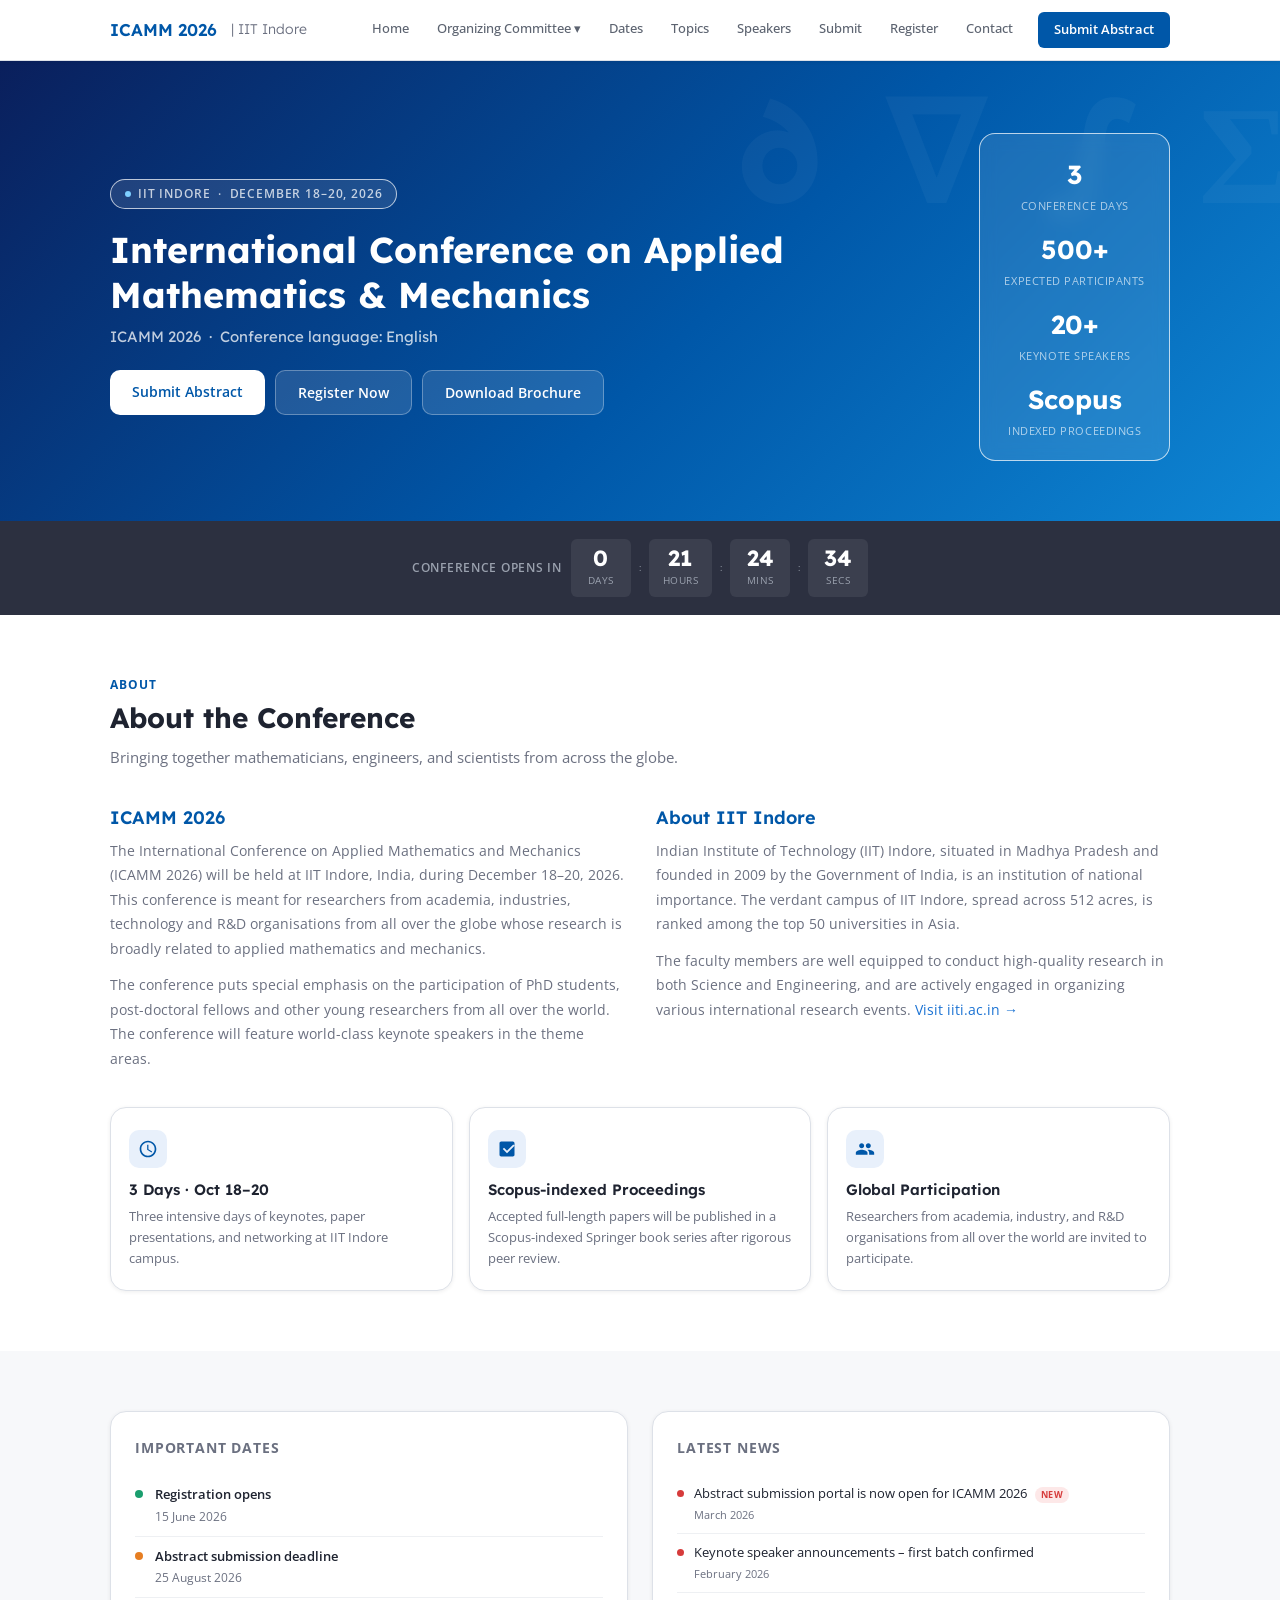
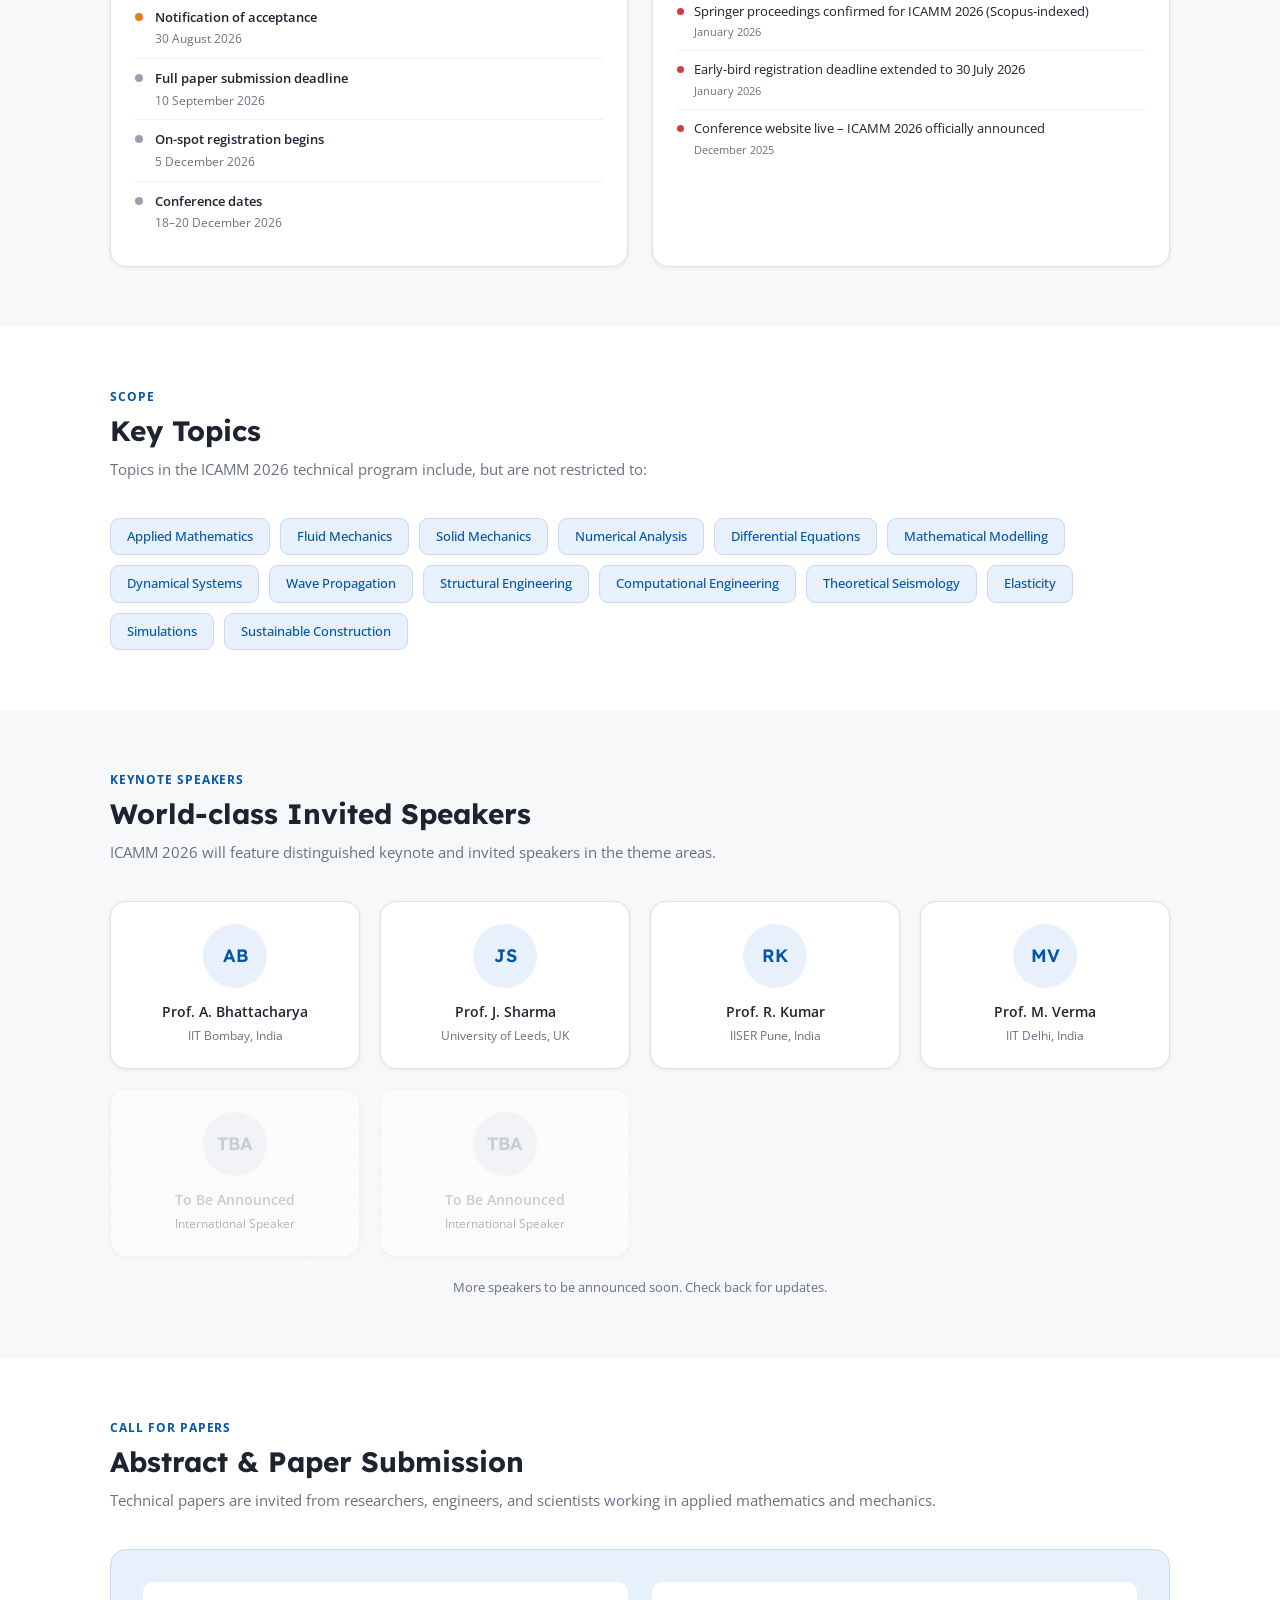
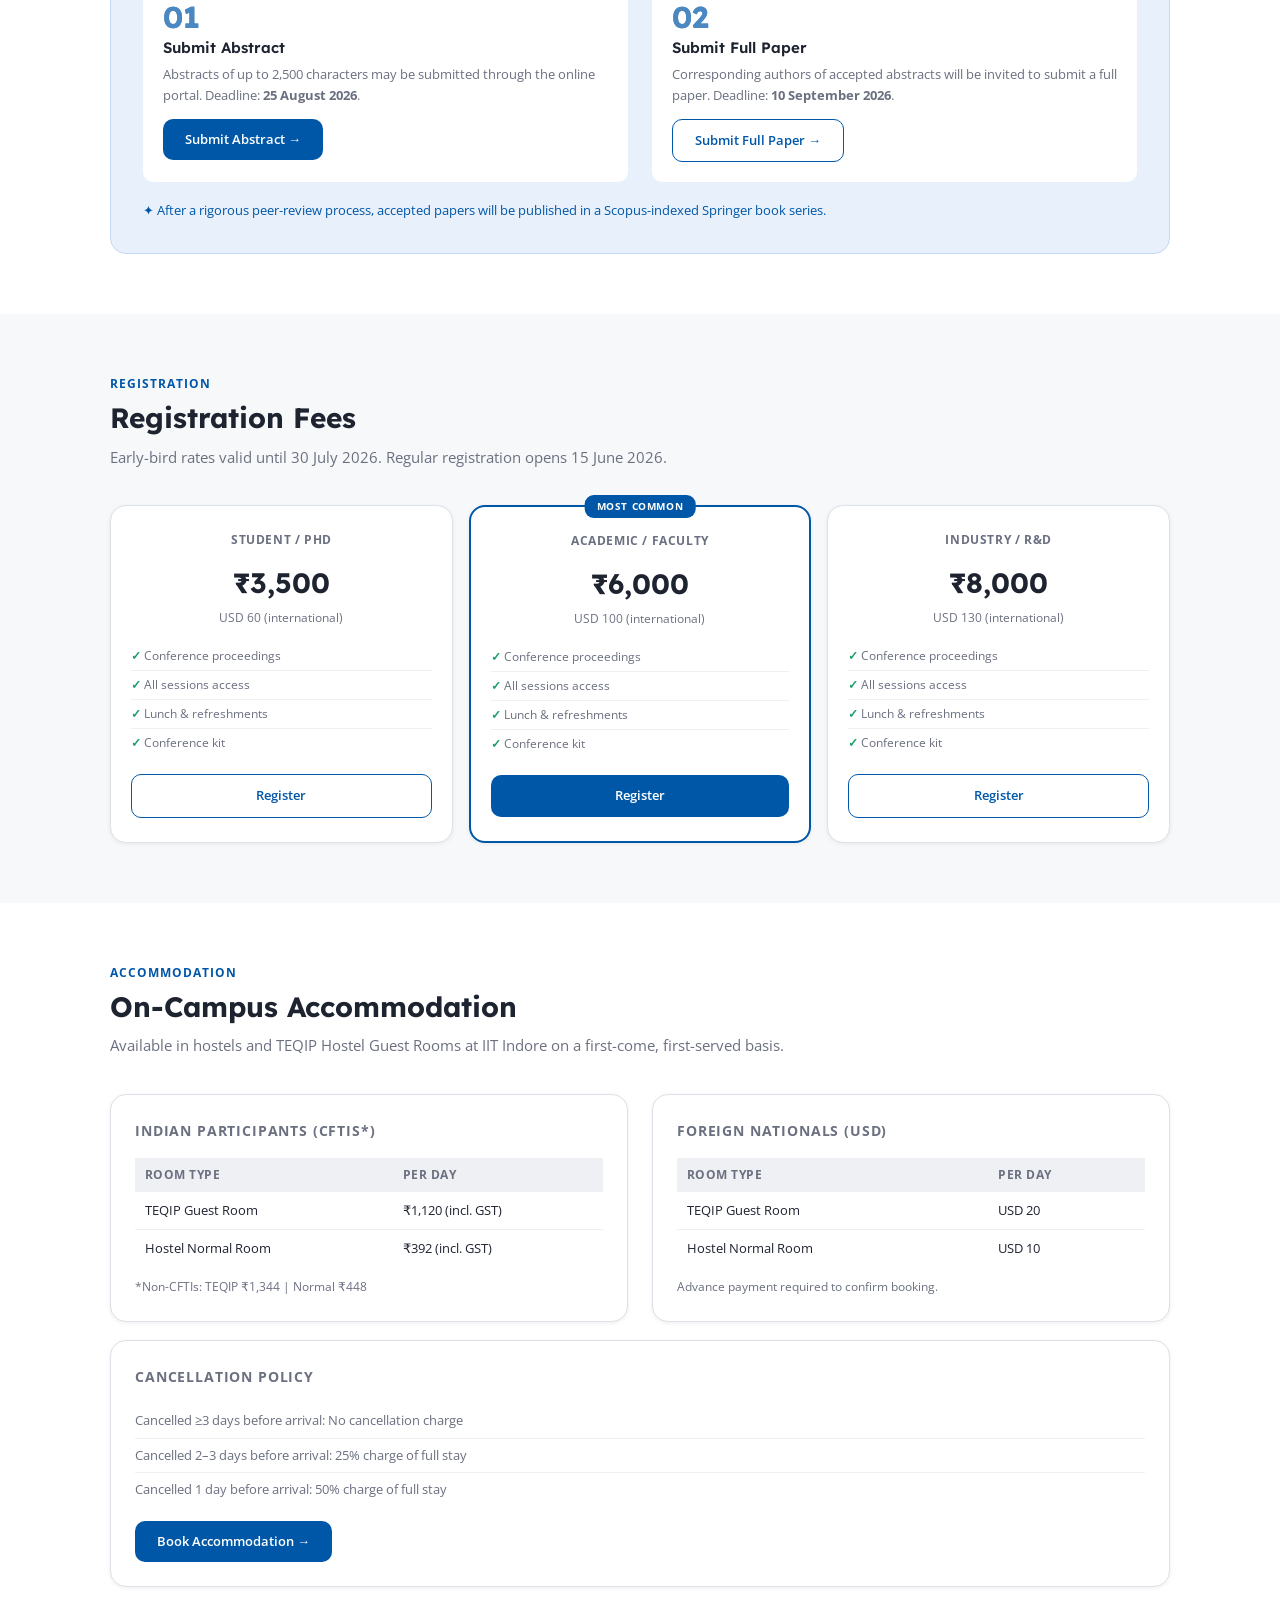
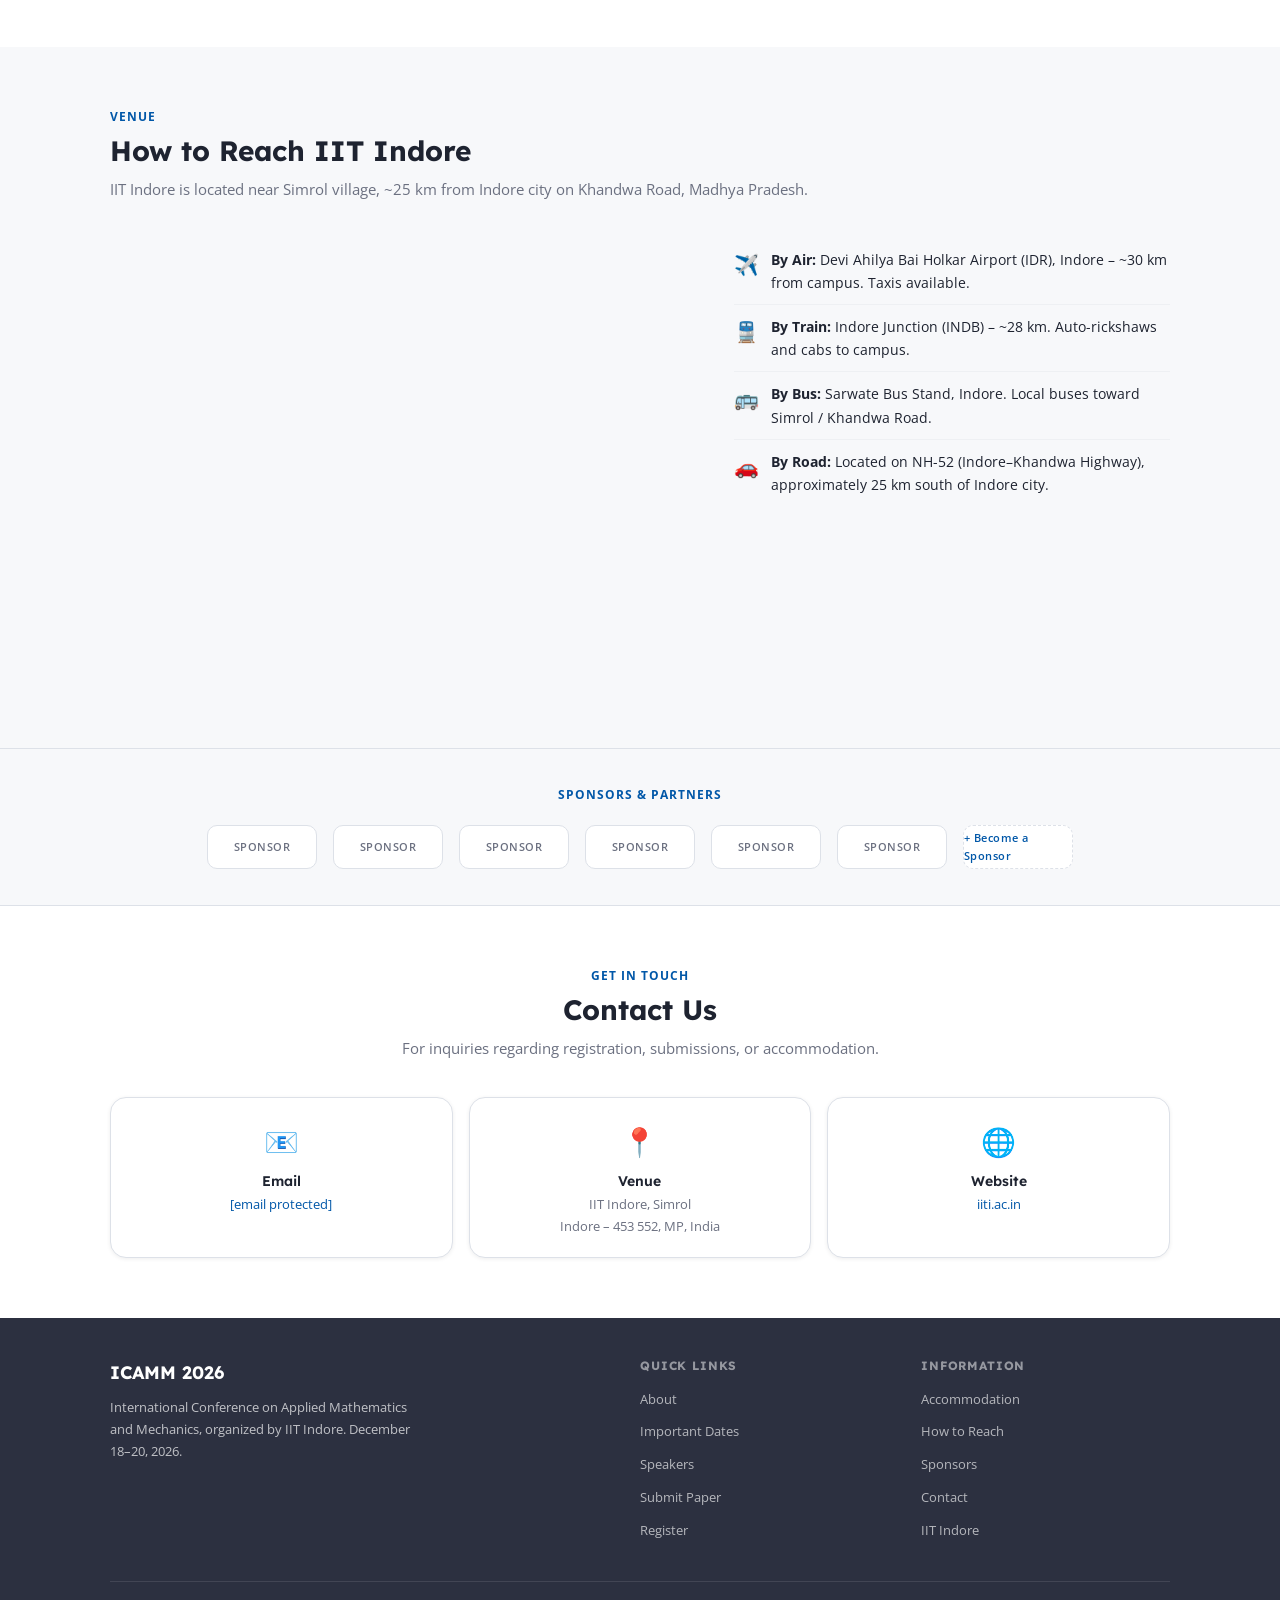
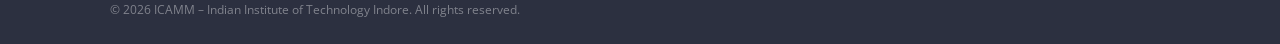
==== index.html @ 24919d35 "fix convenor details" ====
<!DOCTYPE html>
<html lang="en">

<head>
  <meta charset="UTF-8" />
  <meta name="viewport" content="width=device-width, initial-scale=1.0" />
  <title>ICAMM 2026 – IIT Indore</title>
  <link rel="preconnect" href="https://fonts.googleapis.com" />
  <link rel="preconnect" href="https://fonts.gstatic.com" crossorigin />
  <link href="https://fonts.googleapis.com/css2?family=Lexend:wght@300;400;500;600;700&family=Open+Sans:ital,wght@0,300;0,400;0,600;1,400&display=swap" rel="stylesheet" />
  <link rel="stylesheet" href="style.css" />
</head>
<body>
  <!-- ══ NAVBAR ══ -->
  <nav class="navbar">  
    <div class="container navbar-inner">
      <a class="navbar-logo" href="#">
        ICAMM 2026 <span>| IIT Indore</span>
      </a>
      <button class="hamburger" id="hamburger" aria-label="Toggle menu">
        <span></span><span></span><span></span>
      </button>
      <ul class="nav-links" id="navLinks">
        <li><a href="#about"    class="active">Home</a></li>
        <li class="nav-dropdown">
          <a href="#" class="dropdown-toggle" onclick="toggleDropdown(event)" aria-expanded="false" aria-haspopup="true">Organizing Committee ▾</a>
          <ul class="dropdown-menu">
            <li><a href="#" onclick="openCommitteeModal('patron');return false;">Patron</a></li>
            <li><a href="#" onclick="openCommitteeModal('convener');return false;">Convener</a></li>
            <li><a href="#" onclick="openCommitteeModal('coconvener');return false;">Co-Convener</a></li>
            <li><a href="#" onclick="openCommitteeModal('local');return false;">Local Organising Team</a></li>
          </ul>
        </li>
        <li><a href="#dates">Dates</a></li>
        <li><a href="#topics">Topics</a></li>
        <li><a href="#speakers">Speakers</a></li>
        <li><a href="#submission">Submit</a></li>
        <li><a href="#registration">Register</a></li>
        <li><a href="#contact">Contact</a></li>
        <li><a href="#submission" class="btn nav-cta">Submit Abstract</a></li>
      </ul>
    </div>
  </nav>

  <!-- ══ HERO ══ -->
  <section class="hero">
    <div class="container hero-inner">
      <div class="hero-content">
        <div class="hero-tag">IIT Indore &nbsp;·&nbsp; December 18–20, 2026</div>
        <h1>International Conference on Applied Mathematics &amp; Mechanics</h1>
        <h2>ICAMM 2026 &nbsp;·&nbsp; Conference language: English</h2>
        <div class="hero-btns">
          <a href="#submission" class="btn btn-white">Submit Abstract</a>
          <a href="#registration" class="btn btn-ghost">Register Now</a>
          <a href="#" class="btn btn-ghost">Download Brochure</a>
        </div>
      </div>
      <div class="hero-stats">
        <div class="stat"><div class="stat-num">3</div><div class="stat-lbl">Conference Days</div></div>
        <div class="stat"><div class="stat-num">500+</div><div class="stat-lbl">Expected Participants</div></div>
        <div class="stat"><div class="stat-num">20+</div><div class="stat-lbl">Keynote Speakers</div></div>
        <div class="stat"><div class="stat-num">Scopus</div><div class="stat-lbl">Indexed Proceedings</div></div>
      </div>
    </div>
  </section>

  <!-- ══ COUNTDOWN ══ -->
  <div class="countdown-bar">
    <div class="container countdown-inner">
      <span class="countdown-label">Conference opens in</span>
      <div class="countdown-cells">
        <div class="cd-cell"><div class="cd-num" id="cd-d">--</div><div class="cd-lbl">Days</div></div>
        <div class="cd-sep">:</div>
        <div class="cd-cell"><div class="cd-num" id="cd-h">--</div><div class="cd-lbl">Hours</div></div>
        <div class="cd-sep">:</div>
        <div class="cd-cell"><div class="cd-num" id="cd-m">--</div><div class="cd-lbl">Mins</div></div>
        <div class="cd-sep">:</div>
        <div class="cd-cell"><div class="cd-num" id="cd-s">--</div><div class="cd-lbl">Secs</div></div>
      </div>
    </div>
  </div>

  <!-- ══ ABOUT ══ -->
  <section class="section" id="about">
    <div class="container">
      <div class="section-head">
        <div class="eyebrow">About</div>
        <h2 class="section-title">About the Conference</h2>
        <p class="section-subtitle">Bringing together mathematicians, engineers, and scientists from across the globe.</p>
      </div>
      <div class="about-grid">
        <div class="about-block">
          <h3>ICAMM 2026</h3>
          <p>
            The International Conference on Applied Mathematics and Mechanics (ICAMM 2026) will be held at IIT Indore, India, during December 18–20, 2026. This conference is meant for researchers from academia, industries, technology and R&amp;D organisations from all over the globe whose research is broadly related to applied mathematics and mechanics.
          </p>
          <p style="margin-top:12px">
            The conference puts special emphasis on the participation of PhD students, post-doctoral fellows and other young researchers from all over the world. The conference will feature world-class keynote speakers in the theme areas.
          </p>
        </div>
        <div class="about-block">
          <h3>About IIT Indore</h3>
          <p>
            Indian Institute of Technology (IIT) Indore, situated in Madhya Pradesh and founded in 2009 by the Government of India, is an institution of national importance. The verdant campus of IIT Indore, spread across 512 acres, is ranked among the top 50 universities in Asia.
          </p>
          <p style="margin-top:12px">
            The faculty members are well equipped to conduct high-quality research in both Science and Engineering, and are actively engaged in organizing various international research events.
            <a href="https://www.iiti.ac.in" target="_blank">Visit iiti.ac.in →</a>
          </p>
        </div>
      </div>

      <div class="info-row">
        <div class="info-card">
          <div class="ic-icon">
            <svg viewBox="0 0 24 24"><path d="M12 2C6.48 2 2 6.48 2 12s4.48 10 10 10 10-4.48 10-10S17.52 2 12 2zm0 18c-4.41 0-8-3.59-8-8s3.59-8 8-8 8 3.59 8 8-3.59 8-8 8zm.5-13H11v6l5.25 3.15.75-1.23-4.5-2.67V7z"/></svg>
          </div>
          <h4>3 Days · Oct 18–20</h4>
          <p>Three intensive days of keynotes, paper presentations, and networking at IIT Indore campus.</p>
        </div>
        <div class="info-card">
          <div class="ic-icon">
            <svg viewBox="0 0 24 24"><path d="M19 3H5c-1.1 0-2 .9-2 2v14c0 1.1.9 2 2 2h14c1.1 0 2-.9 2-2V5c0-1.1-.9-2-2-2zm-7 14l-5-5 1.41-1.41L12 14.17l7.59-7.59L21 8l-9 9z"/></svg>
          </div>
          <h4>Scopus-indexed Proceedings</h4>
          <p>Accepted full-length papers will be published in a Scopus-indexed Springer book series after rigorous peer review.</p>
        </div>
        <div class="info-card">
          <div class="ic-icon">
            <svg viewBox="0 0 24 24"><path d="M16 11c1.66 0 2.99-1.34 2.99-3S17.66 5 16 5c-1.66 0-3 1.34-3 3s1.34 3 3 3zm-8 0c1.66 0 2.99-1.34 2.99-3S9.66 5 8 5C6.34 5 5 6.34 5 8s1.34 3 3 3zm0 2c-2.33 0-7 1.17-7 3.5V19h14v-2.5c0-2.33-4.67-3.5-7-3.5zm8 0c-.29 0-.62.02-.97.05 1.16.84 1.97 1.97 1.97 3.45V19h6v-2.5c0-2.33-4.67-3.5-7-3.5z"/></svg>
          </div>
          <h4>Global Participation</h4>
          <p>Researchers from academia, industry, and R&amp;D organisations from all over the world are invited to participate.</p>
        </div>
      </div>
    </div>
  </section>

  <!-- ══ DATES + NEWS ══ -->
  <section class="section section-alt" id="dates">
    <div class="container">
      <div class="dates-news-grid">

        <div class="card">
          <div class="card-title">Important Dates</div>
          <div class="date-item">
            <div class="date-dot dot-open"></div>
            <div><div class="date-item-label">Registration opens</div><div class="date-item-val">15 June 2026</div></div>
          </div>
          <div class="date-item">
            <div class="date-dot dot-warn"></div>
            <div><div class="date-item-label">Abstract submission deadline</div><div class="date-item-val">25 August 2026</div></div>
          </div>
          <div class="date-item">
            <div class="date-dot dot-warn"></div>
            <div><div class="date-item-label">Notification of acceptance</div><div class="date-item-val">30 August 2026</div></div>
          </div>
          <div class="date-item">
            <div class="date-dot dot-neutral"></div>
            <div><div class="date-item-label">Full paper submission deadline</div><div class="date-item-val">10 September 2026</div></div>
          </div>
          <div class="date-item">
            <div class="date-dot dot-neutral"></div>
            <div><div class="date-item-label">On-spot registration begins</div><div class="date-item-val">5 December 2026</div></div>
          </div>
          <div class="date-item">
            <div class="date-dot dot-neutral"></div>
            <div><div class="date-item-label">Conference dates</div><div class="date-item-val">18–20 December 2026</div></div>
          </div>
        </div>

        <div class="card">
          <div class="card-title">Latest News</div>
          <div class="news-item">
            <div class="news-dot"></div>
            <div>
              <div class="news-text">Abstract submission portal is now open for ICAMM 2026 <span class="news-new">NEW</span></div>
              <div class="news-date">March 2026</div>
            </div>
          </div>
          <div class="news-item">
            <div class="news-dot"></div>
            <div>
              <div class="news-text">Keynote speaker announcements – first batch confirmed</div>
              <div class="news-date">February 2026</div>
            </div>
          </div>
          <div class="news-item">
            <div class="news-dot"></div>
            <div>
              <div class="news-text">Springer proceedings confirmed for ICAMM 2026 (Scopus-indexed)</div>
              <div class="news-date">January 2026</div>
            </div>
          </div>
          <div class="news-item">
            <div class="news-dot"></div>
            <div>
              <div class="news-text">Early-bird registration deadline extended to 30 July 2026</div>
              <div class="news-date">January 2026</div>
            </div>
          </div>
          <div class="news-item">
            <div class="news-dot"></div>
            <div>
              <div class="news-text">Conference website live – ICAMM 2026 officially announced</div>
              <div class="news-date">December 2025</div>
            </div>
          </div>
        </div>

      </div>
    </div>
  </section>

  <!-- ══ TOPICS ══ -->
  <section class="section" id="topics">
    <div class="container">
      <div class="section-head">
        <div class="eyebrow">Scope</div>
        <h2 class="section-title">Key Topics</h2>
        <p class="section-subtitle">Topics in the ICAMM 2026 technical program include, but are not restricted to:</p>
      </div>
      <div class="topics-wrap">
        <span class="topic-pill">Applied Mathematics</span>
        <span class="topic-pill">Fluid Mechanics</span>
        <span class="topic-pill">Solid Mechanics</span>
        <span class="topic-pill">Numerical Analysis</span>
        <span class="topic-pill">Differential Equations</span>
        <span class="topic-pill">Mathematical Modelling</span>
        <span class="topic-pill">Dynamical Systems</span>
        <span class="topic-pill">Wave Propagation</span>
        <span class="topic-pill">Structural Engineering</span>
        <span class="topic-pill">Computational Engineering</span>
        <span class="topic-pill">Theoretical Seismology</span>
        <span class="topic-pill">Elasticity</span>
        <span class="topic-pill">Simulations</span>
        <span class="topic-pill">Sustainable Construction</span>
      </div>
    </div>
  </section>

  <!-- ══ SPEAKERS ══ -->
  <section class="section section-alt" id="speakers">
    <div class="container">
      <div class="section-head">
        <div class="eyebrow">Keynote Speakers</div>
        <h2 class="section-title">World-class Invited Speakers</h2>
        <p class="section-subtitle">ICAMM 2026 will feature distinguished keynote and invited speakers in the theme areas.</p>
      </div>
      <div class="speakers-grid">
        <div class="speaker-card">
          <div class="speaker-avatar">AB</div>
          <div class="speaker-name">Prof. A. Bhattacharya</div>
          <div class="speaker-inst">IIT Bombay, India</div>
        </div>
        <div class="speaker-card">
          <div class="speaker-avatar">JS</div>
          <div class="speaker-name">Prof. J. Sharma</div>
          <div class="speaker-inst">University of Leeds, UK</div>
        </div>
        <div class="speaker-card">
          <div class="speaker-avatar">RK</div>
          <div class="speaker-name">Prof. R. Kumar</div>
          <div class="speaker-inst">IISER Pune, India</div>
        </div>
        <div class="speaker-card">
          <div class="speaker-avatar">MV</div>
          <div class="speaker-name">Prof. M. Verma</div>
          <div class="speaker-inst">IIT Delhi, India</div>
        </div>
        <div class="speaker-card speaker-tba">
          <div class="speaker-avatar" style="background:var(--gray-100);color:var(--gray-400)">TBA</div>
          <div class="speaker-name" style="color:var(--gray-400)">To Be Announced</div>
          <div class="speaker-inst">International Speaker</div>
        </div>
        <div class="speaker-card speaker-tba">
          <div class="speaker-avatar" style="background:var(--gray-100);color:var(--gray-400)">TBA</div>
          <div class="speaker-name" style="color:var(--gray-400)">To Be Announced</div>
          <div class="speaker-inst">International Speaker</div>
        </div>
      </div>
      <p style="text-align:center;margin-top:20px;font-size:13px;color:var(--text-muted)">More speakers to be announced soon. Check back for updates.</p>
    </div>
  </section>

  <!-- ══ SUBMISSION ══ -->
  <section class="section" id="submission">
    <div class="container">
      <div class="section-head">
        <div class="eyebrow">Call for Papers</div>
        <h2 class="section-title">Abstract &amp; Paper Submission</h2>
        <p class="section-subtitle">Technical papers are invited from researchers, engineers, and scientists working in applied mathematics and mechanics.</p>
      </div>
      <div class="submit-block">
        <div class="submit-grid">
          <div class="submit-step">
            <div class="submit-step-num">01</div>
            <h4>Submit Abstract</h4>
            <p>Abstracts of up to 2,500 characters may be submitted through the online portal. Deadline: <strong>25 August 2026</strong>.</p>
            <a href="#" class="btn btn-primary mt-4" style="display:inline-block;margin-top:12px;font-size:13px">Submit Abstract →</a>
          </div>
          <div class="submit-step">
            <div class="submit-step-num">02</div>
            <h4>Submit Full Paper</h4>
            <p>Corresponding authors of accepted abstracts will be invited to submit a full paper. Deadline: <strong>10 September 2026</strong>.</p>
            <a href="#" class="btn btn-outline mt-4" style="display:inline-block;margin-top:12px;font-size:13px">Submit Full Paper →</a>
          </div>
        </div>
        <p style="margin-top:18px;font-size:13px;color:var(--blue)">
          ✦ After a rigorous peer-review process, accepted papers will be published in a Scopus-indexed Springer book series.
        </p>
      </div>
    </div>
  </section>

  <!-- ══ REGISTRATION ══ -->
  <section class="section section-alt" id="registration">
    <div class="container">
      <div class="section-head">
        <div class="eyebrow">Registration</div>
        <h2 class="section-title">Registration Fees</h2>
        <p class="section-subtitle">Early-bird rates valid until 30 July 2026. Regular registration opens 15 June 2026.</p>
      </div>
      <div class="reg-grid">
        <div class="reg-card">
          <div class="reg-category">Student / PhD</div>
          <div class="reg-price">₹3,500</div>
          <div class="reg-price-usd">USD 60 (international)</div>
          <ul class="reg-features">
            <li>Conference proceedings</li>
            <li>All sessions access</li>
            <li>Lunch &amp; refreshments</li>
            <li>Conference kit</li>
          </ul>
          <a href="#" class="btn btn-outline" style="width:100%;text-align:center;font-size:13px">Register</a>
        </div>
        <div class="reg-card featured">
          <div class="popular-badge">Most Common</div>
          <div class="reg-category">Academic / Faculty</div>
          <div class="reg-price">₹6,000</div>
          <div class="reg-price-usd">USD 100 (international)</div>
          <ul class="reg-features">
            <li>Conference proceedings</li>
            <li>All sessions access</li>
            <li>Lunch &amp; refreshments</li>
            <li>Conference kit</li>
          </ul>
          <a href="#" class="btn btn-primary" style="width:100%;text-align:center;font-size:13px">Register</a>
        </div>
        <div class="reg-card">
          <div class="reg-category">Industry / R&amp;D</div>
          <div class="reg-price">₹8,000</div>
          <div class="reg-price-usd">USD 130 (international)</div>
          <ul class="reg-features">
            <li>Conference proceedings</li>
            <li>All sessions access</li>
            <li>Lunch &amp; refreshments</li>
            <li>Conference kit</li>
          </ul>
          <a href="#" class="btn btn-outline" style="width:100%;text-align:center;font-size:13px">Register</a>
        </div>
      </div>
    </div>
  </section>

  <!-- ══ ACCOMMODATION ══ -->
  <section class="section" id="accommodation">
    <div class="container">
      <div class="section-head">
        <div class="eyebrow">Accommodation</div>
        <h2 class="section-title">On-Campus Accommodation</h2>
        <p class="section-subtitle">Available in hostels and TEQIP Hostel Guest Rooms at IIT Indore on a first-come, first-served basis.</p>
      </div>
      <div class="accom-grid">
        <div class="card">
          <div class="card-title">Indian Participants (CFTIs*)</div>
          <table class="accom-table">
            <tr><th>Room Type</th><th>Per Day</th></tr>
            <tr><td>TEQIP Guest Room</td><td>₹1,120 (incl. GST)</td></tr>
            <tr><td>Hostel Normal Room</td><td>₹392 (incl. GST)</td></tr>
          </table>
          <p style="font-size:12px;color:var(--text-muted);margin-top:10px">*Non-CFTIs: TEQIP ₹1,344 | Normal ₹448</p>
        </div>
        <div class="card">
          <div class="card-title">Foreign Nationals (USD)</div>
          <table class="accom-table">
            <tr><th>Room Type</th><th>Per Day</th></tr>
            <tr><td>TEQIP Guest Room</td><td>USD 20</td></tr>
            <tr><td>Hostel Normal Room</td><td>USD 10</td></tr>
          </table>
          <p style="font-size:12px;color:var(--text-muted);margin-top:10px">Advance payment required to confirm booking.</p>
        </div>
      </div>
      <div class="card mt-8" style="margin-top:18px;">
        <div class="card-title">Cancellation Policy</div>
        <ul style="list-style:none;font-size:13px;color:var(--text-muted);">
          <li style="padding:6px 0;border-bottom:1px solid var(--gray-100)">Cancelled ≥3 days before arrival: No cancellation charge</li>
          <li style="padding:6px 0;border-bottom:1px solid var(--gray-100)">Cancelled 2–3 days before arrival: 25% charge of full stay</li>
          <li style="padding:6px 0">Cancelled 1 day before arrival: 50% charge of full stay</li>
        </ul>
        <a href="#" class="btn btn-primary mt-4" style="display:inline-block;margin-top:14px;font-size:13px">Book Accommodation →</a>
      </div>
    </div>
  </section>

  <!-- ══ HOW TO REACH ══ -->
  <section class="section section-alt" id="reach">
    <div class="container">
      <div class="section-head">
        <div class="eyebrow">Venue</div>
        <h2 class="section-title">How to Reach IIT Indore</h2>
        <p class="section-subtitle">IIT Indore is located near Simrol village, ~25 km from Indore city on Khandwa Road, Madhya Pradesh.</p>
      </div>
      <div class="reach-grid">
        <iframe src="https://www.google.com/maps/embed?pb=!1m14!1m12!1m3!1d5592.593794765712!2d75.92333179696303!3d22.523862291898027!2m3!1f0!2f0!3f0!3m2!1i1024!2i768!4f13.1!5e0!3m2!1sen!2sin!4v1773949701708!5m2!1sen!2sin" width="600" height="450" style="border:0;" allowfullscreen="" loading="lazy" referrerpolicy="no-referrer-when-downgrade"></iframe>
        <ul class="reach-list">
          <li><span class="reach-icon">✈️</span><div><strong>By Air:</strong> Devi Ahilya Bai Holkar Airport (IDR), Indore – ~30 km from campus. Taxis available.</div></li>
          <li><span class="reach-icon">🚆</span><div><strong>By Train:</strong> Indore Junction (INDB) – ~28 km. Auto-rickshaws and cabs to campus.</div></li>
          <li><span class="reach-icon">🚌</span><div><strong>By Bus:</strong> Sarwate Bus Stand, Indore. Local buses toward Simrol / Khandwa Road.</div></li>
          <li><span class="reach-icon">🚗</span><div><strong>By Road:</strong> Located on NH-52 (Indore–Khandwa Highway), approximately 25 km south of Indore city.</div></li>
        </ul>
      </div>
    </div>
  </section>

  <!-- ══ SPONSORS ══ -->
  <div class="sponsors-strip" id="sponsors">
    <div class="container">
      <p class="eyebrow text-center">Sponsors &amp; Partners</p>
      <div class="sponsors-logos">
        <div class="sponsor-logo">SPONSOR</div>
        <div class="sponsor-logo">SPONSOR</div>
        <div class="sponsor-logo">SPONSOR</div>
        <div class="sponsor-logo">SPONSOR</div>
        <div class="sponsor-logo">SPONSOR</div>
        <div class="sponsor-logo">SPONSOR</div>
        <div class="sponsor-logo sponsor-become">+ Become a Sponsor</div>
      </div>
    </div>
  </div>

  <!-- ══ CONTACT ══ -->
  <section class="section" id="contact">
    <div class="container">
      <div class="section-head text-center">
        <div class="eyebrow">Get in Touch</div>
        <h2 class="section-title">Contact Us</h2>
        <p class="section-subtitle">For inquiries regarding registration, submissions, or accommodation.</p>
      </div>
      <div class="contact-grid">
        <div class="contact-card">
          <div class="cc-icon">📧</div>
          <h4>Email</h4>
          <p><a href="/cdn-cgi/l/email-protection#076e64666a6a35373531476e6e736e296664296e69"><span class="__cf_email__" data-cfemail="274e44464a4a15171511674e4e534e094644094e49">[email&#160;protected]</span></a></p>
        </div>
        <div class="contact-card">
          <div class="cc-icon">📍</div>
          <h4>Venue</h4>
          <p>IIT Indore, Simrol<br>Indore – 453 552, MP, India</p>
        </div>
        <div class="contact-card">
          <div class="cc-icon">🌐</div>
          <h4>Website</h4>
          <p><a href="https://www.iiti.ac.in" target="_blank">iiti.ac.in</a></p>
        </div>
      </div>
    </div>
  </section>

  <!-- ══ ORGANISING COMMITTEE MODAL ══ -->
  <div class="orgcom-overlay" id="orgcomOverlay" onclick="closeCommitteeModal()"></div>
  <div class="orgcom-modal" id="orgcomModal" role="dialog" aria-modal="true" aria-labelledby="orgcomTitle">
    <button class="orgcom-close" onclick="closeCommitteeModal()" aria-label="Close">✕</button>
    <div class="orgcom-tabs">
      <button class="orgcom-tab active" data-tab="patron"     onclick="switchTab(this,'patron')">Patron</button>
      <button class="orgcom-tab"         data-tab="convener"   onclick="switchTab(this,'convener')">Convener</button>
      <button class="orgcom-tab"         data-tab="coconvener" onclick="switchTab(this,'coconvener')">Co-Convener</button>
      <button class="orgcom-tab"         data-tab="local"      onclick="switchTab(this,'local')">Local Organising Team</button>
    </div>
    <!-- Patron -->
    <div class="orgcom-panel active" id="panel-patron">
      <div class="orgcom-section-label">Patron</div>
        <div class="orgcom-card">
          <img class="orgcom-avatar" src="images/suhas_s_joshi.png" alt="Prof. Suhas Joshi" onerror="this.outerHTML='<div class=\'orgcom-avatar\'>SJ</div>'">
          <div class="orgcom-name">Prof. Suhas Joshi</div>
          <div class="orgcom-role">Director, IIT Indore</div>
          <div class="orgcom-dept">Indian Institute of Technology Indore</div>
      </div>
    </div>
    <!-- Convener -->
    <div class="orgcom-panel" id="panel-convener">
      <div class="orgcom-section-label">Convener</div>
      <div class="orgcom-card">
          <img class="orgcom-avatar" src="images/santanu_m.jpeg" alt="Dr. Santanu Manna" onerror="this.outerHTML='<div class=\'orgcom-avatar\'>SM</div>'">
          <div class="orgcom-name">Dr. Santanu Manna</div>
          <div class="orgcom-role">Member</div>
          <div class="orgcom-dept">Dept. of Mathematics, IIT Indore</div>
        </div>
    </div>
    <!-- Co-Convener -->
    <div class="orgcom-panel" id="panel-coconvener">
      <div class="orgcom-section-label">Co-Convener</div>
        <div class="orgcom-card">
          <img class="orgcom-avatar" src="images/sandeep_c.jpeg" alt="Dr. Sandeep Chaudhary" onerror="this.outerHTML='<div class=\'orgcom-avatar\'>SS</div>'">
          <div class="orgcom-name">Dr. Sandeep Chaudhary</div>
          <div class="orgcom-role">Member</div>
          <div class="orgcom-dept">Dept. of Civil Engineering, IIT Indore</div>
        </div>
        <div class="orgcom-card">
          <img class="orgcom-avatar" src="images/vinay_k_gupta.jpg" alt="Prof. Vinay Gupta" onerror="this.outerHTML='<div class=\'orgcom-avatar\'>VG</div>'">
          <div class="orgcom-name">Dr. Vinay Kumar Gupta</div>
          <div class="orgcom-role">Member</div>
          <div class="orgcom-dept">Dept. of Mathematics, IIT Indore</div>
        </div>
      
    </div>
    <!-- Local Organising Team -->
    <div class="orgcom-panel" id="panel-local">
      <div class="orgcom-section-label">Local Organising Team</div>
      <div class="orgcom-grid">
        
        <div class="orgcom-card">
          <img class="orgcom-avatar" src="images/parimal_kar.jpg" alt="Dr. Parimal Kar" onerror="this.outerHTML='<div class=\'orgcom-avatar\'>PK</div>'">
          <div class="orgcom-name">Dr. Parimal Kar</div>
          <div class="orgcom-role">Member</div>
          <div class="orgcom-dept">Dept. of Biosciences and Biomedical Engineering, IIT Indore</div>
        </div>
        <div class="orgcom-card">
          <img class="orgcom-avatar" src="images/abhirup_d.jpeg" alt="Dr. Abhirup Datta" onerror="this.outerHTML='<div class=\'orgcom-avatar\'>AK</div>'">
          <div class="orgcom-name">Dr. Abhirup Datta</div>
          <div class="orgcom-role">Member</div>
          <div class="orgcom-dept">Dept. of Astronomy, Astrophysics and Space Engineering, IIT Indore</div>
        </div>
        <div class="orgcom-card">
          <img class="orgcom-avatar" src="images/aman_k.jpeg" alt="Dr. Aman Khuran" onerror="this.outerHTML='<div class=\'orgcom-avatar\'>AK</div>'">
          <div class="orgcom-name">Dr. Aman Khurana</div>
          <div class="orgcom-role">Member</div>
          <div class="orgcom-dept">Dept. of Mechanical Engineering, IIT Indore</div>
        </div>
      </div>
    </div>
  </div>

  <!-- ══ FOOTER ══ -->
  <footer class="footer">
    <div class="container">
      <div class="footer-grid">
        <div>
          <div class="footer-logo">ICAMM 2026</div>
          <p class="footer-desc">International Conference on Applied Mathematics and Mechanics, organized by IIT Indore. December 18–20, 2026.</p>
        </div>
        <div>
          <h4>Quick Links</h4>
          <ul>
            <li><a href="#about">About</a></li>
            <li><a href="#dates">Important Dates</a></li>
            <li><a href="#speakers">Speakers</a></li>
            <li><a href="#submission">Submit Paper</a></li>
            <li><a href="#registration">Register</a></li>
          </ul>
        </div>
        <div>
          <h4>Information</h4>
          <ul>
            <li><a href="#accommodation">Accommodation</a></li>
            <li><a href="#reach">How to Reach</a></li>
            <li><a href="#sponsors">Sponsors</a></li>
            <li><a href="#contact">Contact</a></li>
            <li><a href="https://iiti.ac.in" target="_blank">IIT Indore</a></li>
          </ul>
        </div>

      </div>
      <div class="footer-bottom">
        <span>© 2026 ICAMM – Indian Institute of Technology Indore. All rights reserved.</span>
      </div>
    </div>
  </footer>

  <script src="scripts.js"></script>
</body>
</html>
---- style.css ----
/* ── Reset & Base ── */
    *, *::before, *::after { box-sizing: border-box; margin: 0; padding: 0; }
    :root {
      --blue:        #0057a8;
      --blue-light:  #e8f0fb;
      --blue-mid:    #1a72d3;
      --accent:      #f5a623;
      --accent-light:#fff8eb;
      --success:     #1a9e6e;
      --danger:      #d63b3b;
      --warn:        #e67e22;
      --gray-50:     #f7f8fa;
      --gray-100:    #eef0f3;
      --gray-90:    #dde1e8;
      --gray-400:    #9aa1ae;
      --gray-600:    #5c6370;
      --gray-800:    #2c3040;
      --white:       #ffffff;
      --text:        #1e2330;
      --text-muted:  #6b7080;
      --radius-sm:   6px;
      --radius-md:   10px;
      --radius-lg:   16px;
      --shadow-sm:   0 1px 4px rgba(0,0,0,0.07);
      --shadow-md:   0 4px 16px rgba(0,0,0,0.09);
    }

    html { scroll-behavior: smooth; }

    body {
      font-family: 'Open Sans', sans-serif;
      font-size: 15px;
      color: var(--text);
      background: var(--white);
      line-height: 1.65;
    }

    h1,h2,h3,h4,h5 { font-family: 'Lexend', sans-serif; line-height: 1.3; }
    a { color: var(--blue-mid); text-decoration: none; }
    a:hover { text-decoration: underline; }
    img { max-width: 100%; display: block; }

    .container { max-width: 1100px; margin: 0 auto; padding: 0 20px; }

    /* ── NAVBAR ── */
    .navbar {
      position: sticky; top: 0; z-index: 100;
      background: var(--white);
      border-bottom: 1px solid var(--gray-90);
      box-shadow: var(--shadow-sm);
    }
    .navbar-inner {
      display: flex; align-items: center; gap: 0;
      height: 60px;
    }
    .navbar-logo {
      display: flex; align-items: center; gap: 10px;
      font-family: 'Lexend', sans-serif; font-weight: 600;
      font-size: 17px; color: var(--blue); text-decoration: none;
      margin-right: auto; white-space: nowrap;
    }
    .navbar-logo span { font-weight: 300; color: var(--text-muted); font-size: 14px; margin-left: 4px; }
    .nav-links { display: flex; gap: 2px; list-style: none; }
    .nav-links a {
      display: block; padding: 6px 13px;
      font-size: 13px; font-weight: 500; color: var(--gray-600);
      border-radius: var(--radius-sm);
      transition: background 0.15s, color 0.15s;
      white-space: nowrap;
    }
    .nav-links a:hover { background: var(--gray-50); color: var(--blue); text-decoration: none; }
    .nav-links a.active { background: var(--blue-light); color: var(--blue); }
    .nav-cta {
      margin-left: 10px;
      background: var(--blue); color: var(--white) !important;
      border-radius: var(--radius-sm); padding: 7px 16px !important;
      font-weight: 600 !important;
    }
    .nav-cta:hover { background: var(--blue-mid) !important; color: var(--white) !important; }

    .hamburger { display: none; background: none; border: none; cursor: pointer; padding: 6px; }
    .hamburger span { display: block; width: 22px; height: 2px; background: var(--gray-600); margin: 4px 0; border-radius: 2px; transition: all 0.2s; }

    /* Mobile nav */
    @media (max-width: 768px) {
      .hamburger { display: block; }
      .nav-links { display: none; flex-direction: column; gap: 4px; position: absolute; top: 60px; left: 0; right: 0; background: var(--white); border-bottom: 1px solid var(--gray-90); padding: 12px 16px; box-shadow: var(--shadow-md); }
      .nav-links.open { display: flex; }
      .nav-links a { font-size: 14px; }
      .nav-cta { margin-left: 0; }
    }

    /* ── HERO ── */
    .hero {
      background: linear-gradient(135deg, #0a1f5c 0%, #0057a8 55%, #0e86d4 100%);
      color: var(--white);
      padding: 72px 0 60px;
      position: relative; overflow: hidden;
    }
    .hero::before {
      content: '∂ ∇ ∫ Σ';
      position: absolute; right: -20px; top: 20px;
      font-size: 140px; font-family: 'Lexend', serif;
      color: rgba(255,255,255,0.04); line-height: 1;
      letter-spacing: 10px; pointer-events: none;
      font-weight: 700;
    }
    .hero-inner { display: grid; grid-template-columns: 1fr auto; gap: 40px; align-items: center; }
    @media (max-width: 700px) { .hero-inner { grid-template-columns: 1fr; } }

    .hero-tag {
      display: inline-flex; align-items: center; gap: 7px;
      font-size: 12px; font-weight: 600; letter-spacing: 0.07em;
      text-transform: uppercase; color: rgba(255,255,255,0.75);
      background: rgba(255,255,255,0.1); border: 1px solid rgba(255,255,255,0.7);
      border-radius: 20px; padding: 4px 14px; margin-bottom: 18px;
    }
    .hero-tag::before { content: ''; width: 6px; height: 6px; border-radius: 50%; background: #7ecfff; display: inline-block; }

    .hero h1 {
      font-size: clamp(22px, 4vw, 36px);
      font-weight: 700; line-height: 1.25;
      margin-bottom: 10px;
    }
    .hero h2 {
      font-size: 15px; font-weight: 400;
      color: rgba(255,255,255,0.75);
      margin-bottom: 24px;
    }
    .hero-btns { display: flex; flex-wrap: wrap; gap: 10px; }
    .btn { display: inline-block; padding: 10px 22px; border-radius: var(--radius-md); font-size: 14px; font-weight: 600; cursor: pointer; transition: all 0.2s; text-decoration: none; border: none; }
    .btn-white { background: var(--white); color: var(--blue); }
    .btn-white:hover { background: var(--blue-light); text-decoration: none; }
    .btn-ghost { background: rgba(255,255,255,0.12); color: var(--white); border: 1px solid rgba(255,255,255,0.3); }
    .btn-ghost:hover { background: rgba(255,255,255,0.22); text-decoration: none; }
    .btn-primary { background: var(--blue); color: var(--white); }
    .btn-primary:hover { background: var(--blue-mid); text-decoration: none; }
    .btn-outline { background: var(--white); color: var(--blue); border: 1.5px solid var(--blue); }
    .btn-outline:hover { background: var(--blue-light); text-decoration: none; }

    /* Hero stat box */
    .hero-stats {
      background: rgba(255,255,255,0.1);
      border: 1px solid rgba(255,255,255,0.7);
      border-radius: var(--radius-lg);
      padding: 20px 24px; text-align: center;
      backdrop-filter: blur(8px);
      min-width: 190px;
    }
    .hero-stats .stat { margin-bottom: 14px; }
    .hero-stats .stat:last-child { margin-bottom: 0; }
    .hero-stats .stat-num { font-family: 'Lexend', sans-serif; font-size: 26px; font-weight: 700; color: var(--white); }
    .hero-stats .stat-lbl { font-size: 11px; color: rgba(255,255,255,0.65); text-transform: uppercase; letter-spacing: 0.05em; }
    @media (max-width: 700px) { .hero-stats { display: none; } }

    /* ── COUNTDOWN ── */
    .countdown-bar { background: var(--gray-800); padding: 18px 0; }
    .countdown-inner { display: flex; align-items: center; gap: 9px; justify-content: center; flex-wrap: wrap; }
    .countdown-label { font-size: 12px; color: var(--gray-400); text-transform: uppercase; letter-spacing: 0.06em; font-weight: 600; }
    .countdown-cells { display: flex; gap: 8px; }
    .cd-cell { background: rgba(255,255,255,0.07); border-radius: var(--radius-sm); padding: 8px 14px; text-align: center; min-width: 60px; }
    .cd-num { font-family: 'Lexend', sans-serif; font-size: 22px; font-weight: 700; color: var(--white); line-height: 1; }
    .cd-lbl { font-size: 10px; color: var(--gray-400); text-transform: uppercase; letter-spacing: 0.05em; margin-top: 3px; }
    .cd-sep { font-size: 9px; color: var(--gray-400); align-self: center; line-height: 1; }

    /* ── SECTIONS ── */
    .section { padding: 60px 0; }
    .section-alt { background: var(--gray-50); }
    .section-title { font-size: clamp(20px, 3vw, 28px); font-weight: 700; margin-bottom: 8px; }
    .section-subtitle { color: var(--text-muted); font-size: 15px; margin-bottom: 36px; }
    .section-head { margin-bottom: 32px; }
    .eyebrow { font-size: 12px; font-weight: 700; letter-spacing: 0.08em; text-transform: uppercase; color: var(--blue); margin-bottom: 6px; }

    /* ── ABOUT TWO-COL ── */
    .about-grid { display: grid; grid-template-columns: 1fr 1fr; gap: 32px; }
    @media (max-width: 700px) { .about-grid { grid-template-columns: 1fr; } }
    .about-block h3 { font-size: 18px; font-weight: 600; margin-bottom: 10px; color: var(--blue); }
    .about-block p { color: var(--text-muted); font-size: 14px; line-height: 1.75; }

    /* ── INFO CARDS ROW ── */
    .info-row { display: grid; grid-template-columns: repeat(3, 1fr); gap: 16px; margin-top: 36px; }
    @media (max-width: 768px) { .info-row { grid-template-columns: 1fr; } }
    .info-card {
      background: var(--white); border: 1px solid var(--gray-90);
      border-radius: var(--radius-lg); padding: 22px 18px;
      box-shadow: var(--shadow-sm);
    }
    .info-card .ic-icon { width: 38px; height: 38px; border-radius: var(--radius-md); background: var(--blue-light); display: flex; align-items: center; justify-content: center; margin-bottom: 12px; }
    .info-card .ic-icon svg { width: 20px; height: 20px; fill: var(--blue); }
    .info-card h4 { font-size: 15px; font-weight: 600; margin-bottom: 6px; }
    .info-card p { font-size: 13px; color: var(--text-muted); line-height: 1.6; }

    /* ── DATES + NEWS ── */
    .dates-news-grid { display: grid; grid-template-columns: 1fr 1fr; gap: 24px; }
    @media (max-width: 700px) { .dates-news-grid { grid-template-columns: 1fr; } }

    .card {
      background: var(--white); border: 1px solid var(--gray-90);
      border-radius: var(--radius-lg); padding: 24px;
      box-shadow: var(--shadow-sm);
    }
    .card-title { font-size: 14px; font-weight: 700; text-transform: uppercase; letter-spacing: 0.06em; color: var(--text-muted); margin-bottom: 16px; }

    .date-item { display: flex; gap: 12px; align-items: flex-start; padding: 9px 0; border-bottom: 1px solid var(--gray-100); }
    .date-item:last-child { border-bottom: none; }
    .date-dot { width: 8px; height: 8px; border-radius: 50%; margin-top: 6px; flex-shrink: 0; }
    .dot-open   { background: var(--success); }
    .dot-warn   { background: var(--warn); }
    .dot-neutral{ background: var(--gray-400); }
    .date-item-label { font-size: 13px; font-weight: 600; color: var(--text); }
    .date-item-val   { font-size: 12px; color: var(--text-muted); margin-top: 1px; }

    .news-item { display: flex; gap: 10px; align-items: flex-start; padding: 9px 0; border-bottom: 1px solid var(--gray-100); }
    .news-item:last-child { border-bottom: none; }
    .news-dot { width: 7px; height: 7px; border-radius: 50%; background: var(--danger); margin-top: 6px; flex-shrink: 0; }
    .news-text { font-size: 13px; line-height: 1.5; }
    .news-date { font-size: 11px; color: var(--text-muted); margin-top: 2px; }
    .news-new { display: inline-block; font-size: 9px; font-weight: 700; text-transform: uppercase; letter-spacing: 0.05em; background: #fde8e8; color: var(--danger); padding: 1px 6px; border-radius: 10px; vertical-align: middle; margin-left: 5px; }

    /* ── TOPICS ── */
    .topics-wrap { display: flex; flex-wrap: wrap; gap: 10px; margin-top: 24px; }
    .topic-pill {
      padding: 7px 16px; border-radius: 9px;
      font-size: 13px; font-weight: 500;
      background: var(--blue-light); color: var(--blue);
      border: 1px solid #c6d9f5;
      transition: all 0.15s;
    }
    .topic-pill:hover { background: var(--blue); color: var(--white); cursor: default; }

    /* ── SPEAKERS ── */
    .speakers-grid { display: grid; grid-template-columns: repeat(auto-fill, minmax(200px, 1fr)); gap: 20px; }
    .speaker-card {
      background: var(--white); border: 1px solid var(--gray-90);
      border-radius: var(--radius-lg); padding: 22px 18px; text-align: center;
      box-shadow: var(--shadow-sm); transition: box-shadow 0.2s, transform 0.2s;
    }
    .speaker-card:hover { box-shadow: var(--shadow-md); transform: translateY(-2px); }
    .speaker-avatar {
      width: 64px; height: 64px; border-radius: 50%;
      margin: 0 auto 12px;
      display: flex; align-items: center; justify-content: center;
      font-family: 'Lexend', sans-serif; font-size: 18px; font-weight: 600;
      color: var(--blue); background: var(--blue-light);
    }
    .speaker-name { font-size: 14px; font-weight: 600; margin-bottom: 3px; }
    .speaker-inst { font-size: 12px; color: var(--text-muted); }
    .speaker-tba { opacity: 0.5; border-style: dashed; }

    /* ── REGISTRATION ── */
    .reg-grid { display: grid; grid-template-columns: repeat(3, 1fr); gap: 16px; }
    @media (max-width: 700px) { .reg-grid { grid-template-columns: 1fr; } }
    .reg-card {
      background: var(--white); border: 1px solid var(--gray-90);
      border-radius: var(--radius-lg); padding: 24px 20px; text-align: center;
      box-shadow: var(--shadow-sm); position: relative;
    }
    .reg-card.featured { border: 2px solid var(--blue); }
    .popular-badge {
      position: absolute; top: -12px; left: 50%; transform: translateX(-50%);
      background: var(--blue); color: var(--white);
      font-size: 10px; font-weight: 700; letter-spacing: 0.06em; text-transform: uppercase;
      padding: 3px 12px; border-radius: 9px;
    }
    .reg-category { font-size: 12px; font-weight: 700; text-transform: uppercase; letter-spacing: 0.05em; color: var(--text-muted); margin-bottom: 10px; }
    .reg-price { font-family: 'Lexend', sans-serif; font-size: 28px; font-weight: 700; color: var(--text); margin-bottom: 2px; }
    .reg-price-usd { font-size: 12px; color: var(--text-muted); margin-bottom: 14px; }
    .reg-features { list-style: none; font-size: 12px; color: var(--text-muted); text-align: left; margin-bottom: 18px; }
    .reg-features li { padding: 4px 0; border-bottom: 1px solid var(--gray-100); }
    .reg-features li:last-child { border-bottom: none; }
    .reg-features li::before { content: '✓ '; color: var(--success); font-weight: 700; }

    /* ── SUBMISSION ── */
    .submit-block {
      background: var(--blue-light); border: 1px solid #c6d9f5;
      border-radius: var(--radius-lg); padding: 32px;
    }
    .submit-grid { display: grid; grid-template-columns: 1fr 1fr; gap: 24px; }
    @media (max-width: 700px) { .submit-grid { grid-template-columns: 1fr; } }
    .submit-step { background: var(--white); border-radius: var(--radius-md); padding: 20px; border: 1px solid var(--gray-200); }
    .submit-step-num { font-family: 'Lexend', sans-serif; font-size: 30px; font-weight: 700; color: var(--blue-light); line-height: 1; margin-bottom: 6px; background: var(--blue); -webkit-background-clip: text; color: var(--blue); opacity: 0.7; }
    .submit-step h4 { font-size: 15px; font-weight: 600; margin-bottom: 6px; }
    .submit-step p  { font-size: 13px; color: var(--text-muted); }

    /* ── ACCOMMODATION ── */
    .accom-grid { display: grid; grid-template-columns: 1fr 1fr; gap: 24px; }
    @media (max-width: 700px) { .accom-grid { grid-template-columns: 1fr; } }
    .accom-table { width: 100%; border-collapse: collapse; font-size: 13px; margin-top: 12px; }
    .accom-table th { text-align: left; padding: 7px 10px; background: var(--gray-100); font-size: 12px; font-weight: 700; text-transform: uppercase; letter-spacing: 0.04em; color: var(--text-muted); }
    .accom-table td { padding: 8px 10px; border-bottom: 1px solid var(--gray-100); }
    .accom-table tr:last-child td { border-bottom: none; }

    /* ── SPONSORS ── */
    .sponsors-strip {
      background: var(--gray-50); border-top: 1px solid var(--gray-90); border-bottom: 1px solid var(--gray-90);
      padding: 36px 0;
    }
    .sponsors-logos { display: flex; flex-wrap: wrap; gap: 16px; align-items: center; justify-content: center; margin-top: 20px; }
    .sponsor-logo {
      width: 110px; height: 44px; background: var(--white);
      border: 1px solid var(--gray-90); border-radius: var(--radius-md);
      display: flex; align-items: center; justify-content: center;
      font-size: 11px; color: var(--text-muted); font-weight: 600; letter-spacing: 0.04em;
    }
    .sponsor-become {
      border-style: dashed; color: var(--blue); cursor: pointer;
      transition: background 0.15s;
    }
    .sponsor-become:hover { background: var(--blue-light); }

    /* ── MAP / HOW TO REACH ── */
    .reach-grid { display: grid; grid-template-columns: 1fr 1fr; gap: 24px; align-items: start; }
    @media (max-width: 700px) { .reach-grid { grid-template-columns: 1fr; } }
    .map-placeholder {
      background: var(--gray-100); border-radius: var(--radius-lg);
      height: 260px; display: flex; flex-direction: column; align-items: center; justify-content: center;
      color: var(--text-muted); font-size: 13px; border: 1px solid var(--gray-90); gap: 8px;
    }
    .reach-list { list-style: none; font-size: 14px; }
    .reach-list li { padding: 10px 0; border-bottom: 1px solid var(--gray-100); display: flex; gap: 12px; }
    .reach-list li:last-child { border-bottom: none; }
    .reach-icon { font-size: 20px; flex-shrink: 0; }

    /* ── CONTACT ── */
    .contact-grid { display: grid; grid-template-columns: repeat(3, 1fr); gap: 16px; }
    @media (max-width: 700px) { .contact-grid { grid-template-columns: 1fr; } }
    .contact-card {
      background: var(--white); border: 1px solid var(--gray-90);
      border-radius: var(--radius-lg); padding: 20px;
      text-align: center; box-shadow: var(--shadow-sm);
    }
    .contact-card .cc-icon { font-size: 28px; margin-bottom: 8px; }
    .contact-card h4 { font-size: 14px; font-weight: 600; margin-bottom: 4px; }
    .contact-card p  { font-size: 13px; color: var(--text-muted); }
    .contact-card a  { color: var(--blue); }

    /* ── FOOTER ── */
    .footer {
      background: var(--gray-800); color: rgba(255,255,255,0.7);
      padding: 40px 0 24px;
    }
    .footer-grid { display: grid; grid-template-columns: 2fr 1fr 1fr; gap: 32px; margin-bottom: 32px; }
    @media (max-width: 700px) { .footer-grid { grid-template-columns: 1fr; } }
    .footer-logo { font-family: 'Lexend', sans-serif; font-size: 18px; font-weight: 700; color: var(--white); margin-bottom: 8px; }
    .footer-desc { font-size: 13px; line-height: 1.7; max-width: 300px; }
    .footer h4 { font-size: 12px; font-weight: 700; letter-spacing: 0.07em; text-transform: uppercase; color: rgba(255,255,255,0.5); margin-bottom: 12px; }
    .footer ul { list-style: none; }
    .footer ul li { margin-bottom: 8px; }
    .footer ul a { font-size: 13px; color: rgba(255,255,255,0.65); transition: color 0.15s; }
    .footer ul a:hover { color: var(--white); text-decoration: none; }
    .footer-bottom { border-top: 1px solid rgba(255,255,255,0.1); padding-top: 18px; display: flex; justify-content: space-between; flex-wrap: wrap; gap: 10px; font-size: 12px; color: rgba(255,255,255,0.4); }

    /* ── NAV DROPDOWN ── */
    .nav-dropdown { position: relative; }
    .dropdown-toggle { cursor: pointer; user-select: none; }
    .dropdown-menu {
      display: none;
      position: absolute; top: calc(100% + 8px); left: 0;
      background: var(--white); border: 1px solid var(--gray-90);
      border-radius: var(--radius-md); box-shadow: var(--shadow-md);
      list-style: none; min-width: 90px; z-index: 90;
      padding: 6px 0; overflow: hidden;
    }
    .dropdown-menu.show { display: block; animation: fadeDown 0.15s ease; }
    .dropdown-menu li a {
      display: block; padding: 9px 16px;
      font-size: 13px; font-weight: 500; color: var(--gray-600);
      transition: background 0.12s, color 0.12s;
    }
    .dropdown-menu li a:hover { background: var(--blue-light); color: var(--blue); text-decoration: none; }
    @keyframes fadeDown { from { opacity:0; transform:translateY(-6px); } to { opacity:1; transform:translateY(0); } }

    /* Mobile dropdown */
    @media (max-width: 768px) {
      .dropdown-menu { position: static; box-shadow: none; border: none; border-left: 3px solid var(--blue-light); border-radius: 0; padding: 0; margin: 4px 0 4px 12px; }
      .dropdown-menu.show { display: block; }
    }

    /* ── COMMITTEE MODAL ── */
    .orgcom-overlay {
      display: none; position: fixed; inset: 0;
      background: rgba(14,9,40,0.55); backdrop-filter: blur(3px);
      z-index: 500;
    }
    .orgcom-overlay.open { display: block; animation: fadein 0.2s ease; }

    .orgcom-modal {
      display: none; position: fixed;
      top: 50%; left: 50%; transform: translate(-50%, -50%);
      width: min(780px, 94vw); max-height: 80vh;
      background: var(--white); border-radius: var(--radius-lg);
      box-shadow: 0 9px 60px rgba(0,0,0,0.2);
      z-index: 501; overflow: hidden; flex-direction: column;
    }
    .orgcom-modal.open { display: flex; animation: modalIn 0.22s cubic-bezier(.3,.7,.4,1.1) both; }

    @keyframes fadein  { from { opacity:0; } to { opacity:1; } }
    @keyframes modalIn { from { opacity:0; transform:translate(-50%,-48%) scale(0.96); } to { opacity:1; transform:translate(-50%,-50%) scale(1); } }

    .orgcom-close {
      position: absolute; top: 14px; right: 16px;
      background: var(--gray-100); border: none; border-radius: 50%;
      width: 30px; height: 30px; cursor: pointer;
      font-size: 14px; color: var(--gray-600); line-height: 1;
      display: flex; align-items: center; justify-content: center;
      transition: background 0.15s;
    }
    .orgcom-close:hover { background: var(--gray-90); }

    .orgcom-tabs {
      display: flex; gap: 0; border-bottom: 1px solid var(--gray-90);
      padding: 0 20px; flex-shrink: 0; overflow-x: auto;
      scrollbar-width: none;
    }
    .orgcom-tabs::-webkit-scrollbar { display: none; }
    .orgcom-tab {
      background: none; border: none; border-bottom: 3px solid transparent;
      padding: 16px 18px 13px; font-family: 'Lexend', sans-serif;
      font-size: 13px; font-weight: 500; color: var(--gray-600);
      cursor: pointer; white-space: nowrap; transition: color 0.15s, border-color 0.15s;
    }
    .orgcom-tab:hover { color: var(--blue); }
    .orgcom-tab.active { color: var(--blue); border-bottom-color: var(--blue); }

    .orgcom-panel { display: none; padding: 24px 24px 28px; overflow-y: auto; }
    .orgcom-panel.active { display: block; }

    .orgcom-section-label {
      font-family: 'Lexend', sans-serif; font-size: 11px; font-weight: 700;
      letter-spacing: 0.1em; text-transform: uppercase;
      color: var(--text-muted); margin-bottom: 18px;
    }

    .orgcom-grid {
      display: grid;
      grid-template-columns: repeat(auto-fill, minmax(190px, 1fr));
      gap: 16px;
    }

    .orgcom-card {
      background: var(--gray-50); border: 1px solid var(--gray-90);
      border-radius: var(--radius-md); padding: 20px 16px; text-align: center;
      transition: box-shadow 0.2s, transform 0.2s;
    }
    .orgcom-card:hover { box-shadow: var(--shadow-md); transform: translateY(-2px); }
    .orgcom-avatar {
      width: 110px; height: 110px; border-radius: 50%;
      margin: 0 auto 12px;
      background: var(--blue-light); color: var(--blue);
      display: flex; align-items: center; justify-content: center;
      font-family: 'Lexend', sans-serif; font-size: 36px; font-weight: 600;
    }
    .orgcom-name { font-size: 14px; font-weight: 600; color: var(--text); margin-bottom: 3px; }
    .orgcom-role { font-size: 12px; font-weight: 500; color: var(--blue); margin-bottom: 2px; }
    .orgcom-dept { font-size: 11px; color: var(--text-muted); line-height: 1.4; }

    /* ── UTILITY ── */
    .text-center { text-align: center; }
    .mt-4  { margin-top: 16px; }
    .mt-8  { margin-top: 32px; }
    .mb-4  { margin-bottom: 16px; }

    @keyframes fadeUp { from { opacity:0; transform:translateY(7px); } to { opacity:1; transform:translateY(0); } }
    .hero-content { animation: fadeUp 0.6s ease both; }
    .hero-stats   { animation: fadeUp 0.6s 0.2s ease both; }

    img.orgcom-avatar {
      width: 110px; height: 110px;
      object-fit: cover;
      object-position: center 20%;
      display: block;
    }
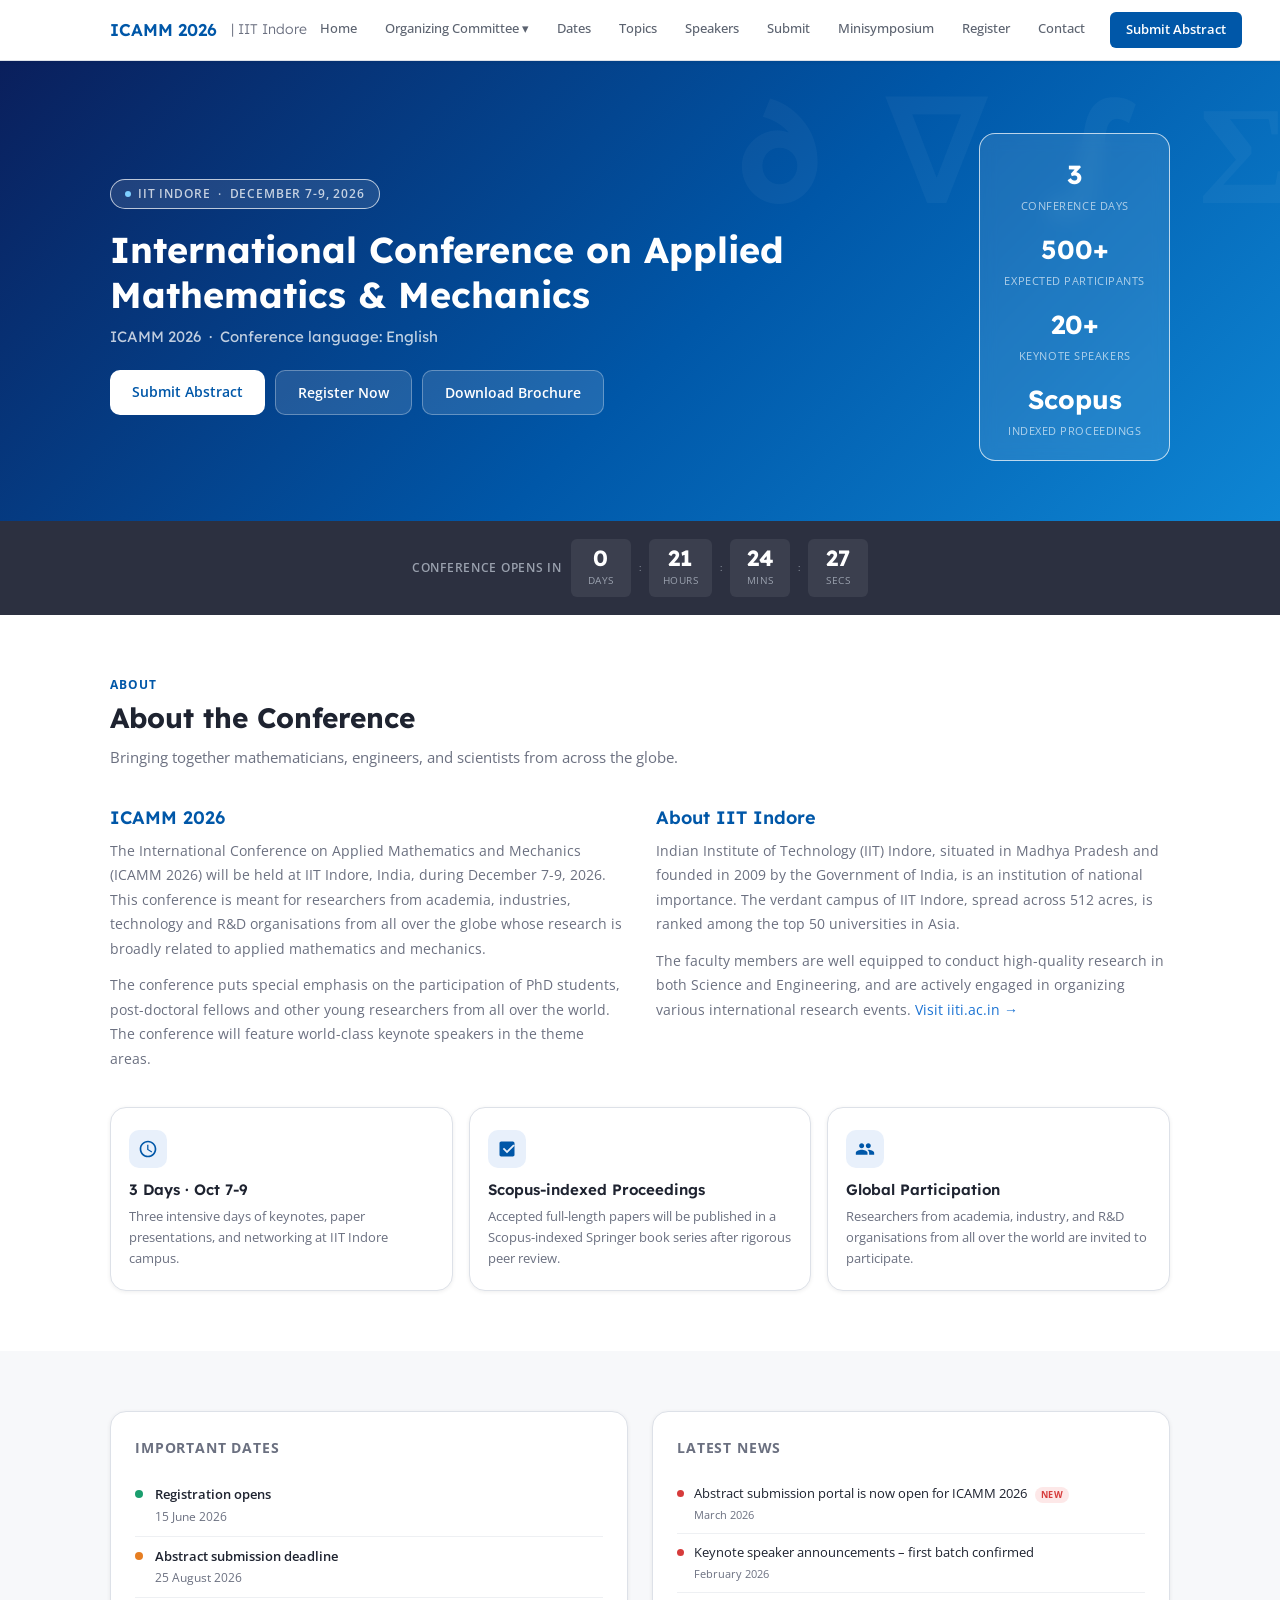
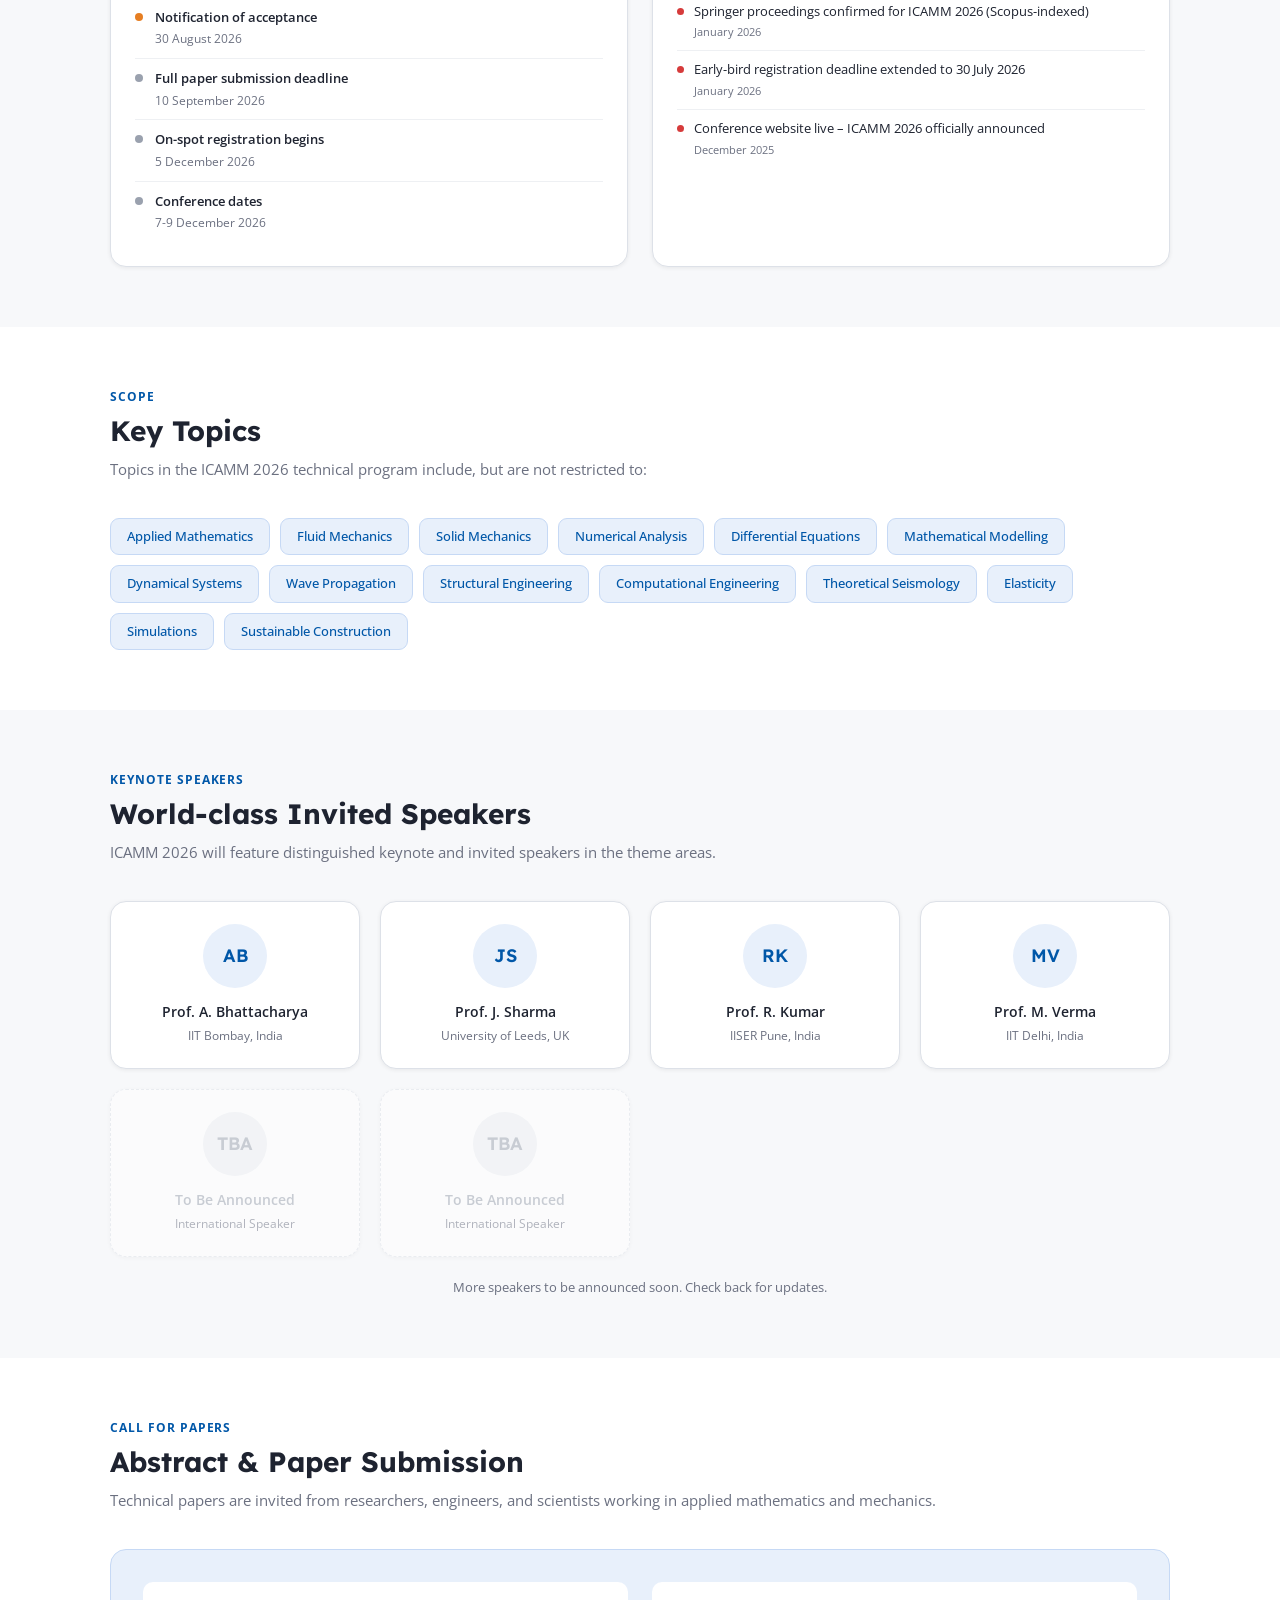
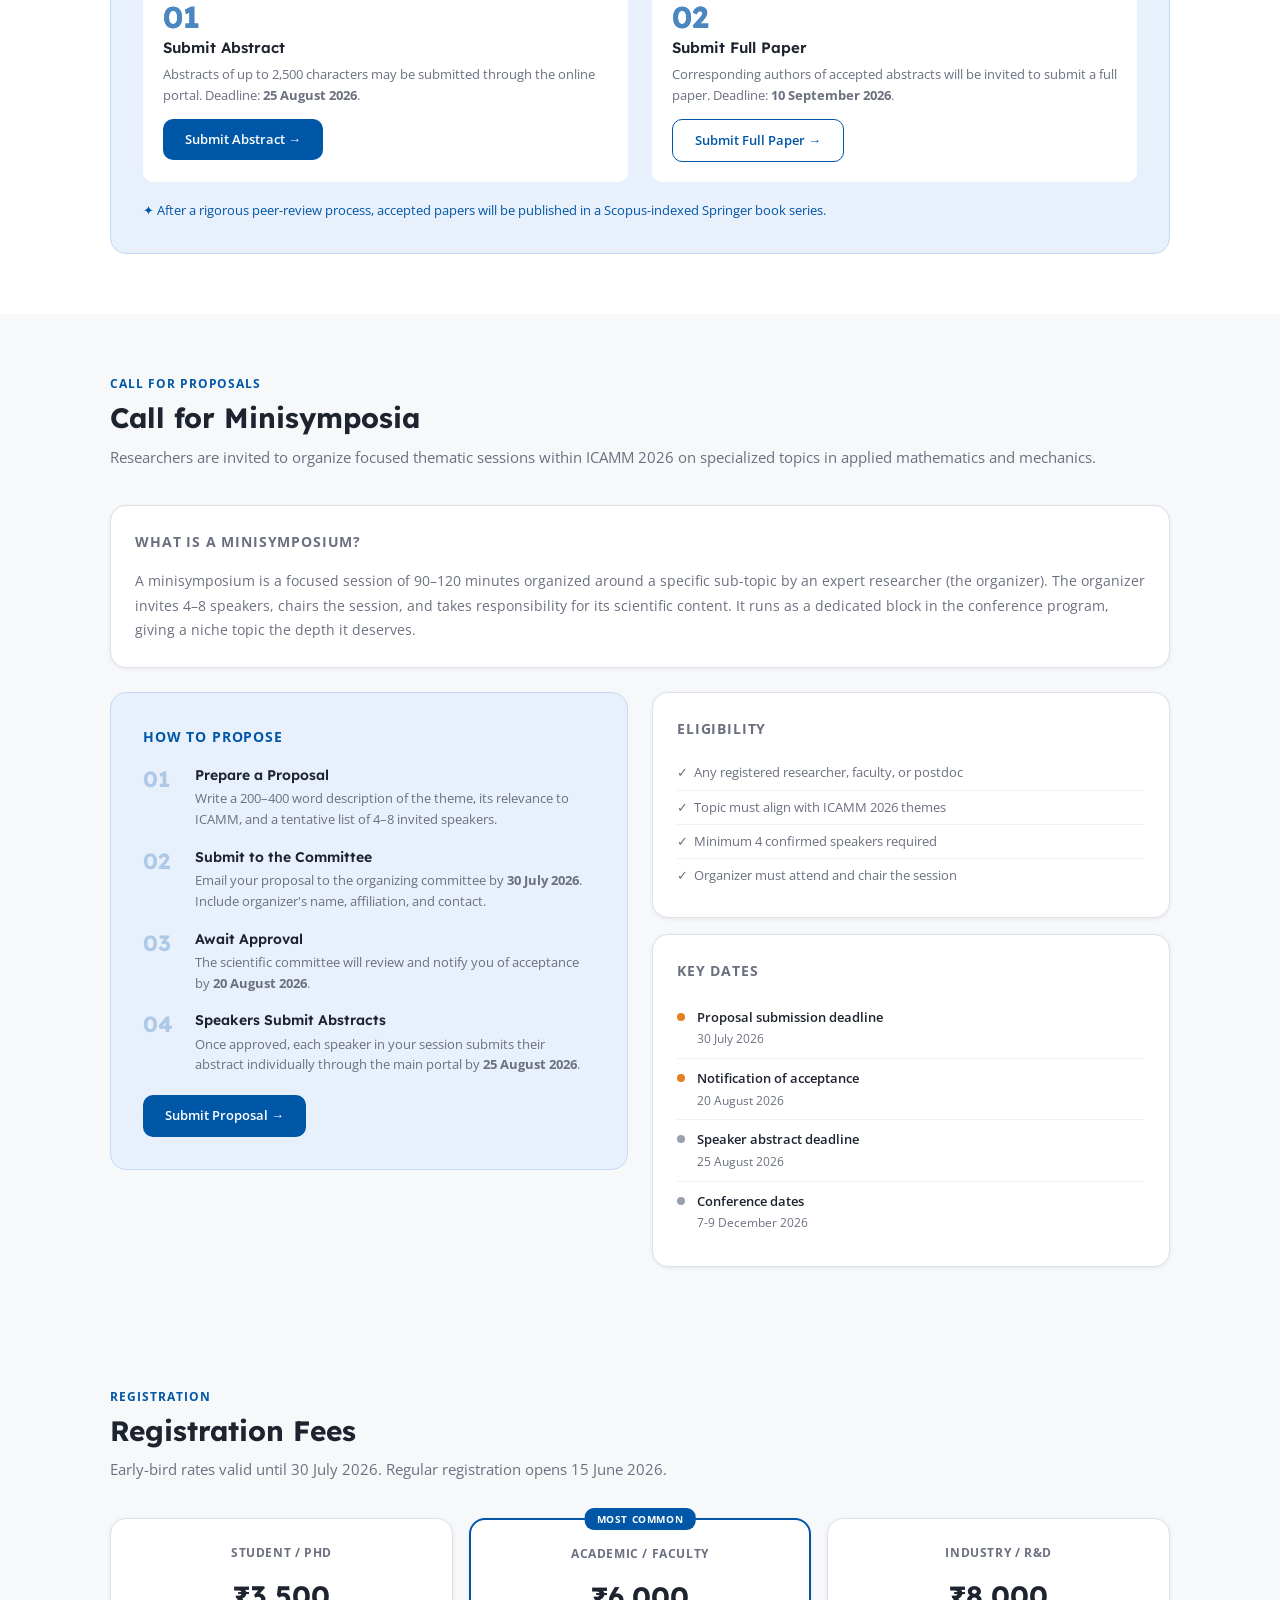
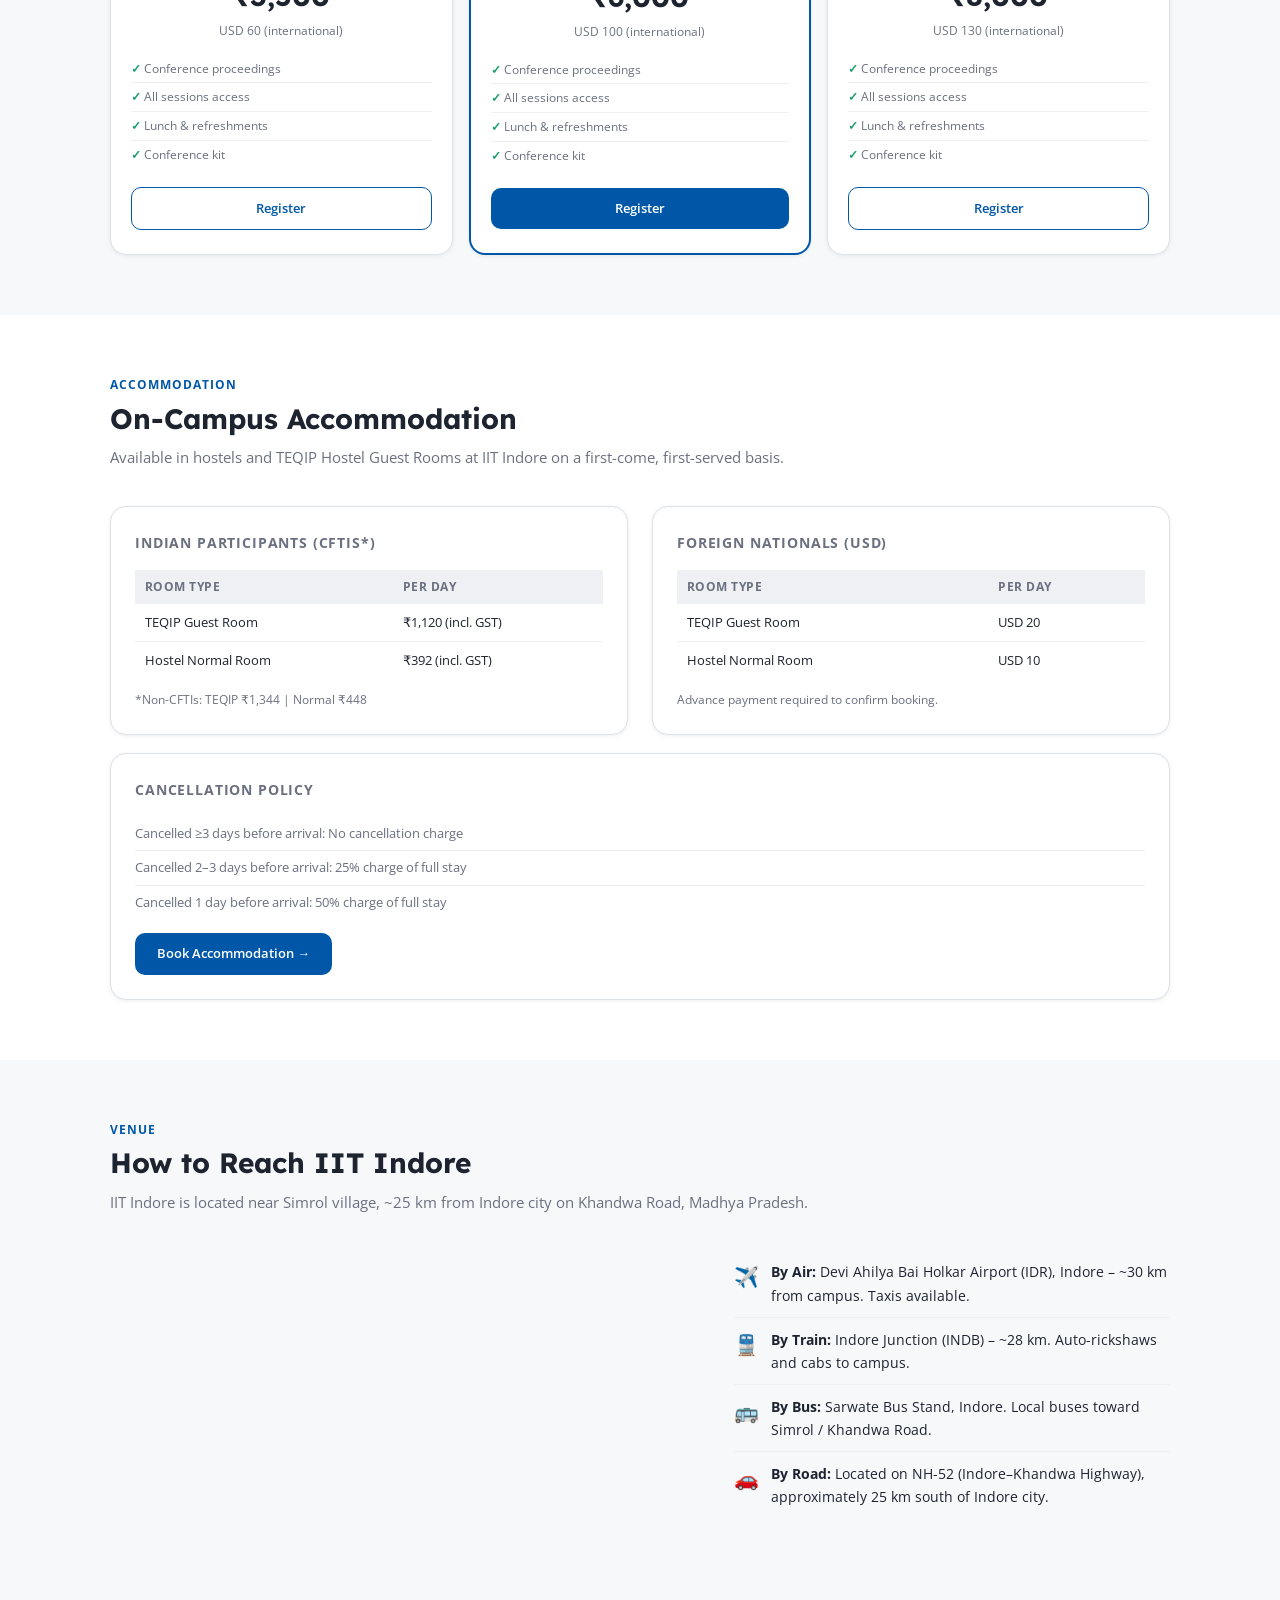
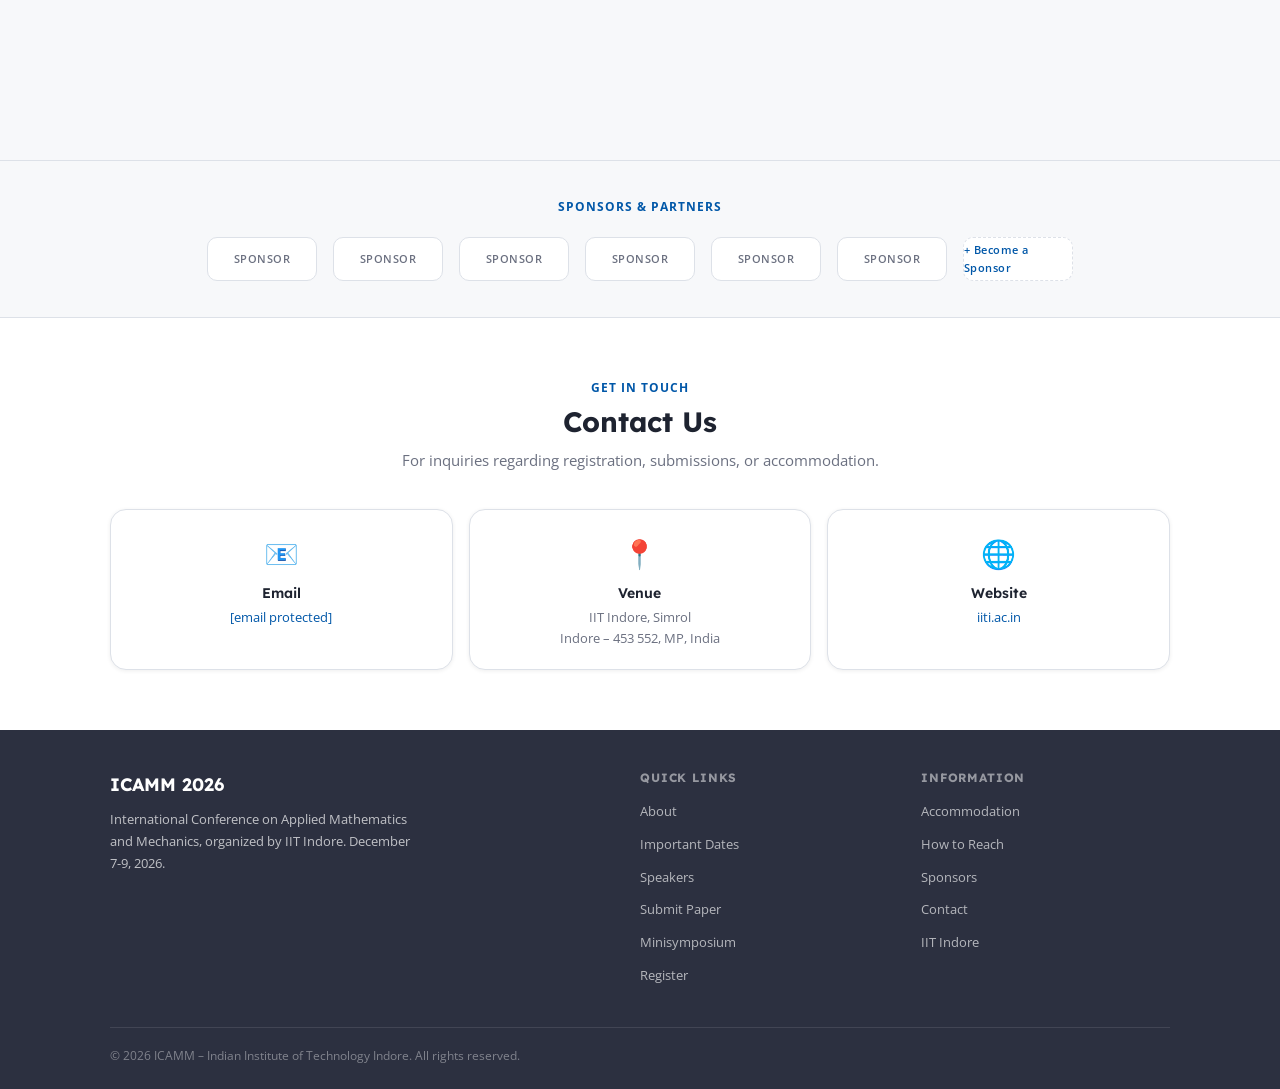
==== commit c4637390: "fix convenor details (#3)" ====
--- a/index.html
+++ b/index.html
@@ -35,6 +35,7 @@
         <li><a href="#topics">Topics</a></li>
         <li><a href="#speakers">Speakers</a></li>
         <li><a href="#submission">Submit</a></li>
+        <li><a href="#minisymposium">Minisymposium</a></li>
         <li><a href="#registration">Register</a></li>
         <li><a href="#contact">Contact</a></li>
         <li><a href="#submission" class="btn nav-cta">Submit Abstract</a></li>
@@ -46,7 +47,7 @@
   <section class="hero">
     <div class="container hero-inner">
       <div class="hero-content">
-        <div class="hero-tag">IIT Indore &nbsp;·&nbsp; December 18–20, 2026</div>
+        <div class="hero-tag">IIT Indore &nbsp;·&nbsp; December 7-9, 2026</div>
         <h1>International Conference on Applied Mathematics &amp; Mechanics</h1>
         <h2>ICAMM 2026 &nbsp;·&nbsp; Conference language: English</h2>
         <div class="hero-btns">
@@ -92,7 +93,7 @@
         <div class="about-block">
           <h3>ICAMM 2026</h3>
           <p>
-            The International Conference on Applied Mathematics and Mechanics (ICAMM 2026) will be held at IIT Indore, India, during December 18–20, 2026. This conference is meant for researchers from academia, industries, technology and R&amp;D organisations from all over the globe whose research is broadly related to applied mathematics and mechanics.
+            The International Conference on Applied Mathematics and Mechanics (ICAMM 2026) will be held at IIT Indore, India, during December 7-9, 2026. This conference is meant for researchers from academia, industries, technology and R&amp;D organisations from all over the globe whose research is broadly related to applied mathematics and mechanics.
           </p>
           <p style="margin-top:12px">
             The conference puts special emphasis on the participation of PhD students, post-doctoral fellows and other young researchers from all over the world. The conference will feature world-class keynote speakers in the theme areas.
@@ -115,7 +116,7 @@
           <div class="ic-icon">
             <svg viewBox="0 0 24 24"><path d="M12 2C6.48 2 2 6.48 2 12s4.48 10 10 10 10-4.48 10-10S17.52 2 12 2zm0 18c-4.41 0-8-3.59-8-8s3.59-8 8-8 8 3.59 8 8-3.59 8-8 8zm.5-13H11v6l5.25 3.15.75-1.23-4.5-2.67V7z"/></svg>
           </div>
-          <h4>3 Days · Oct 18–20</h4>
+          <h4>3 Days · Oct 7-9</h4>
           <p>Three intensive days of keynotes, paper presentations, and networking at IIT Indore campus.</p>
         </div>
         <div class="info-card">
@@ -165,7 +166,7 @@
           </div>
           <div class="date-item">
             <div class="date-dot dot-neutral"></div>
-            <div><div class="date-item-label">Conference dates</div><div class="date-item-val">18–20 December 2026</div></div>
+            <div><div class="date-item-label">Conference dates</div><div class="date-item-val">7-9 December 2026</div></div>
           </div>
         </div>
 
@@ -313,6 +314,96 @@
     </div>
   </section>
 
+  <!-- ══ MINISYMPOSIUM ══ -->
+  <section class="section section-alt" id="minisymposium">
+    <div class="container">
+      <div class="section-head">
+        <div class="eyebrow">Call for Proposals</div>
+        <h2 class="section-title">Call for Minisymposia</h2>
+        <p class="section-subtitle">Researchers are invited to organize focused thematic sessions within ICAMM 2026 on specialized topics in applied mathematics and mechanics.</p>
+      </div>
+
+      <!-- What is a Minisymposium -->
+      <div class="mini-what card" style="margin-bottom:24px;">
+        <div class="card-title">What is a Minisymposium?</div>
+        <p style="font-size:14px;color:var(--text-muted);line-height:1.75;">
+          A minisymposium is a focused session of 90–120 minutes organized around a specific sub-topic by an expert researcher (the organizer). The organizer invites 4–8 speakers, chairs the session, and takes responsibility for its scientific content. It runs as a dedicated block in the conference program, giving a niche topic the depth it deserves.
+        </p>
+      </div>
+
+      <!-- Steps + Benefits grid -->
+      <div class="mini-grid">
+
+        <div class="submit-block">
+          <div class="card-title" style="color:var(--blue);margin-bottom:18px;">How to Propose</div>
+          <div class="mini-steps">
+            <div class="mini-step">
+              <div class="mini-step-num">01</div>
+              <div>
+                <h4>Prepare a Proposal</h4>
+                <p>Write a 200–400 word description of the theme, its relevance to ICAMM, and a tentative list of 4–8 invited speakers.</p>
+              </div>
+            </div>
+            <div class="mini-step">
+              <div class="mini-step-num">02</div>
+              <div>
+                <h4>Submit to the Committee</h4>
+                <p>Email your proposal to the organizing committee by <strong>30 July 2026</strong>. Include organizer's name, affiliation, and contact.</p>
+              </div>
+            </div>
+            <div class="mini-step">
+              <div class="mini-step-num">03</div>
+              <div>
+                <h4>Await Approval</h4>
+                <p>The scientific committee will review and notify you of acceptance by <strong>20 August 2026</strong>.</p>
+              </div>
+            </div>
+            <div class="mini-step">
+              <div class="mini-step-num">04</div>
+              <div>
+                <h4>Speakers Submit Abstracts</h4>
+                <p>Once approved, each speaker in your session submits their abstract individually through the main portal by <strong>25 August 2026</strong>.</p>
+              </div>
+            </div>
+          </div>
+          <a href="mailto:icamm2026@iiti.ac.in" class="btn btn-primary" style="display:inline-block;margin-top:20px;font-size:13px">Submit Proposal →</a>
+        </div>
+
+        <div style="display:flex;flex-direction:column;gap:16px;">
+          <div class="card">
+            <div class="card-title">Eligibility</div>
+            <ul style="list-style:none;font-size:13px;color:var(--text-muted);">
+              <li style="padding:6px 0;border-bottom:1px solid var(--gray-100)">✓ &nbsp;Any registered researcher, faculty, or postdoc</li>
+              <li style="padding:6px 0;border-bottom:1px solid var(--gray-100)">✓ &nbsp;Topic must align with ICAMM 2026 themes</li>
+              <li style="padding:6px 0;border-bottom:1px solid var(--gray-100)">✓ &nbsp;Minimum 4 confirmed speakers required</li>
+              <li style="padding:6px 0">✓ &nbsp;Organizer must attend and chair the session</li>
+            </ul>
+          </div>
+          <div class="card">
+            <div class="card-title">Key Dates</div>
+            <div class="date-item">
+              <div class="date-dot dot-warn"></div>
+              <div><div class="date-item-label">Proposal submission deadline</div><div class="date-item-val">30 July 2026</div></div>
+            </div>
+            <div class="date-item">
+              <div class="date-dot dot-warn"></div>
+              <div><div class="date-item-label">Notification of acceptance</div><div class="date-item-val">20 August 2026</div></div>
+            </div>
+            <div class="date-item">
+              <div class="date-dot dot-neutral"></div>
+              <div><div class="date-item-label">Speaker abstract deadline</div><div class="date-item-val">25 August 2026</div></div>
+            </div>
+            <div class="date-item" style="border-bottom:none;">
+              <div class="date-dot dot-neutral"></div>
+              <div><div class="date-item-label">Conference dates</div><div class="date-item-val">7-9 December 2026</div></div>
+            </div>
+          </div>
+        </div>
+
+      </div>
+    </div>
+  </section>
+
   <!-- ══ REGISTRATION ══ -->
   <section class="section section-alt" id="registration">
     <div class="container">
@@ -547,7 +638,7 @@
       <div class="footer-grid">
         <div>
           <div class="footer-logo">ICAMM 2026</div>
-          <p class="footer-desc">International Conference on Applied Mathematics and Mechanics, organized by IIT Indore. December 18–20, 2026.</p>
+          <p class="footer-desc">International Conference on Applied Mathematics and Mechanics, organized by IIT Indore. December 7-9, 2026.</p>
         </div>
         <div>
           <h4>Quick Links</h4>
@@ -556,6 +647,7 @@
             <li><a href="#dates">Important Dates</a></li>
             <li><a href="#speakers">Speakers</a></li>
             <li><a href="#submission">Submit Paper</a></li>
+            <li><a href="#minisymposium">Minisymposium</a></li>
             <li><a href="#registration">Register</a></li>
           </ul>
         </div>
--- a/style.css
+++ b/style.css
@@ -454,6 +454,24 @@
     .orgcom-role { font-size: 12px; font-weight: 500; color: var(--blue); margin-bottom: 2px; }
     .orgcom-dept { font-size: 11px; color: var(--text-muted); line-height: 1.4; }
 
+    /* ── MINISYMPOSIUM ── */
+    .mini-grid {
+      display: grid; grid-template-columns: 1fr 1fr; gap: 24px; align-items: start;
+    }
+    @media (max-width: 700px) { .mini-grid { grid-template-columns: 1fr; } }
+
+    .mini-steps { display: flex; flex-direction: column; gap: 18px; }
+    .mini-step  { display: flex; gap: 16px; align-items: flex-start; }
+    .mini-step-num {
+      font-family: 'Lexend', sans-serif; font-size: 22px; font-weight: 700;
+      color: var(--blue-light); background: var(--blue);
+      -webkit-background-clip: text; -webkit-text-fill-color: transparent;
+      background-clip: text; opacity: 0.25;
+      min-width: 36px; line-height: 1.2;
+    }
+    .mini-step h4 { font-size: 14px; font-weight: 600; margin-bottom: 4px; }
+    .mini-step p  { font-size: 13px; color: var(--text-muted); line-height: 1.6; }
+
     /* ── UTILITY ── */
     .text-center { text-align: center; }
     .mt-4  { margin-top: 16px; }
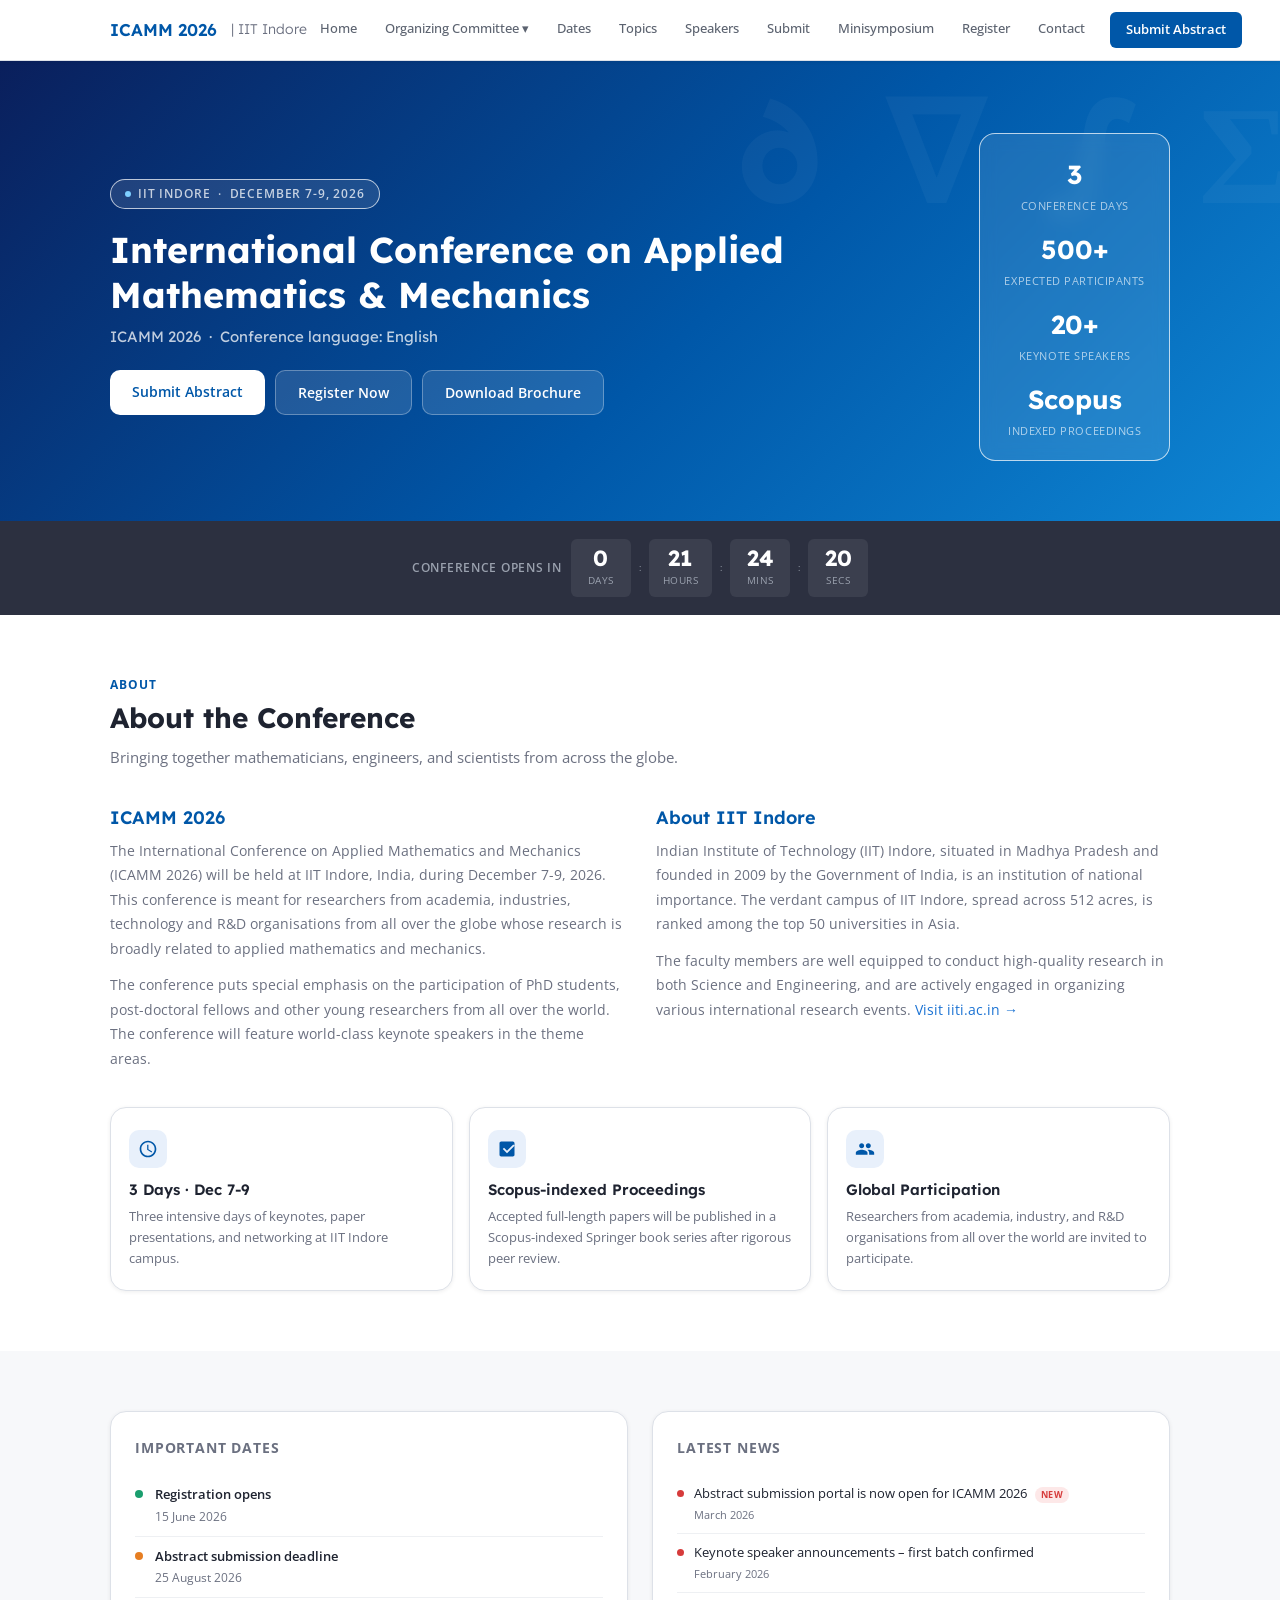
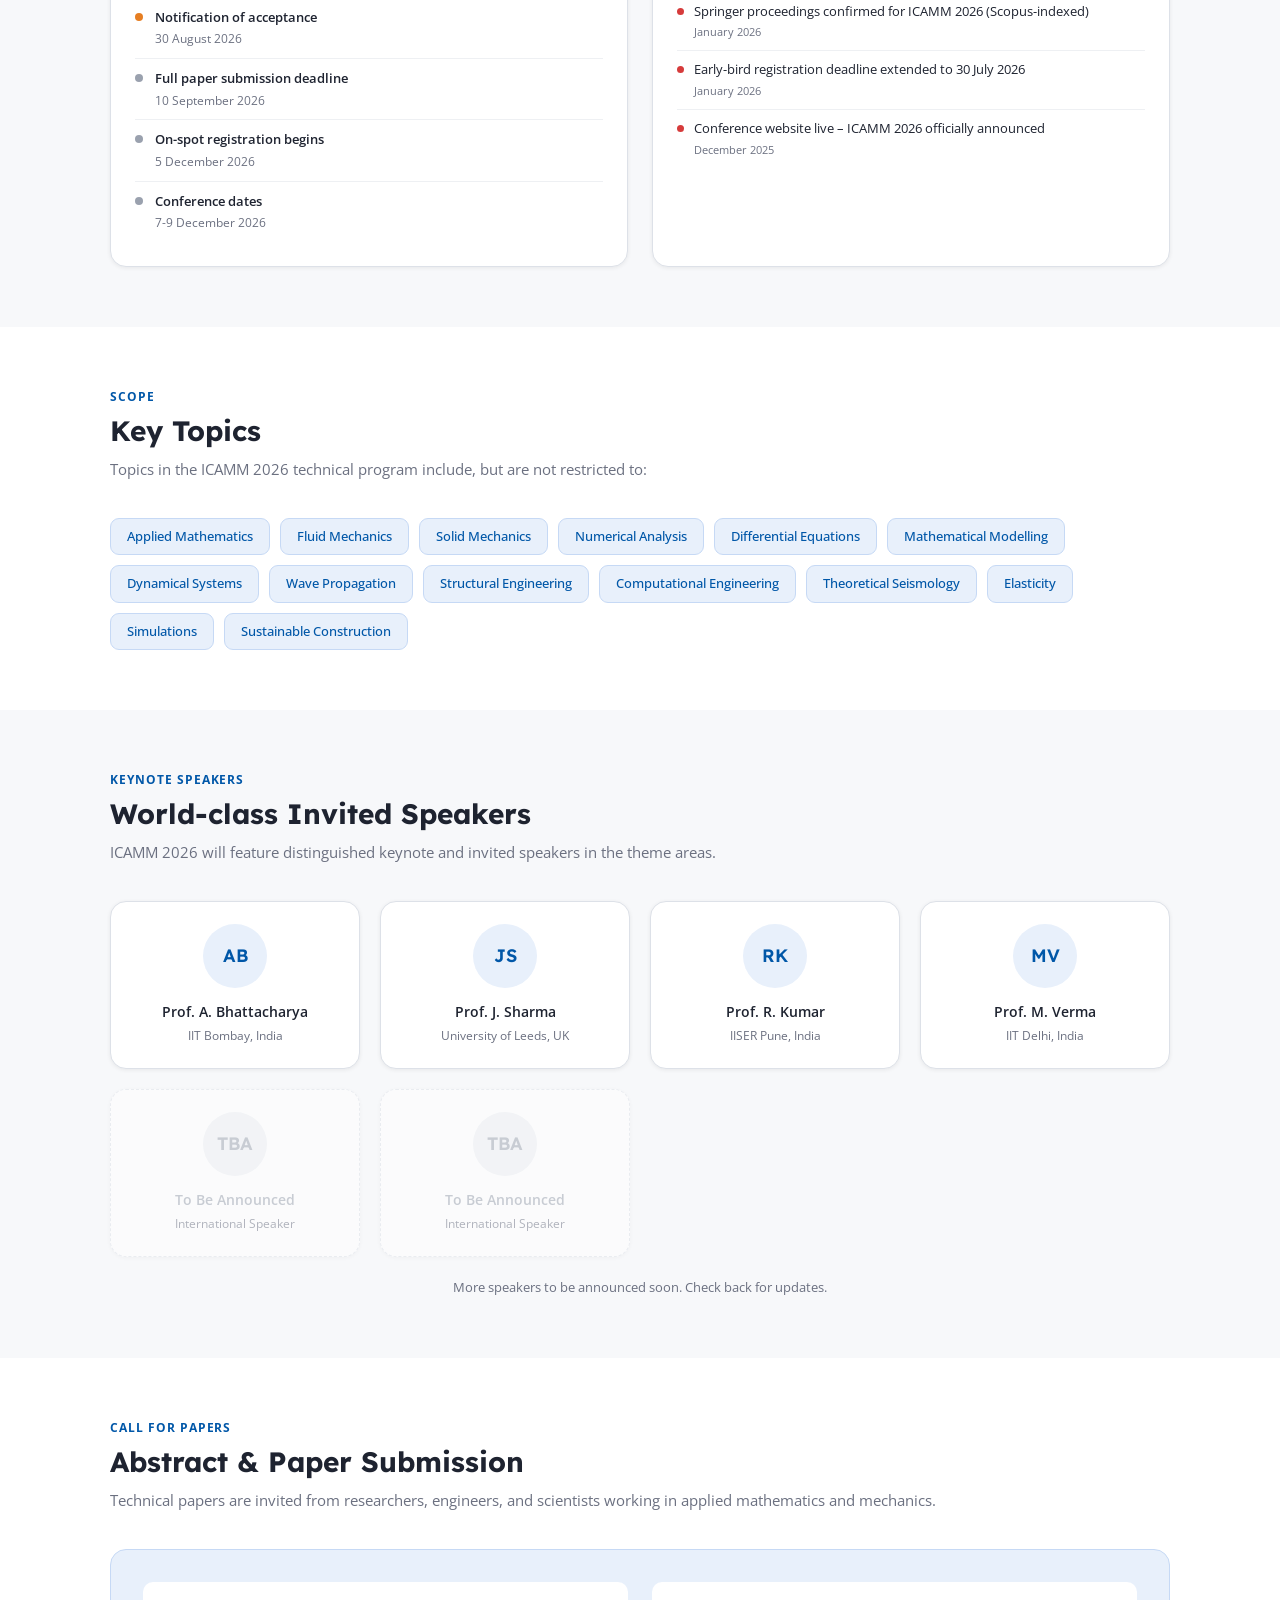
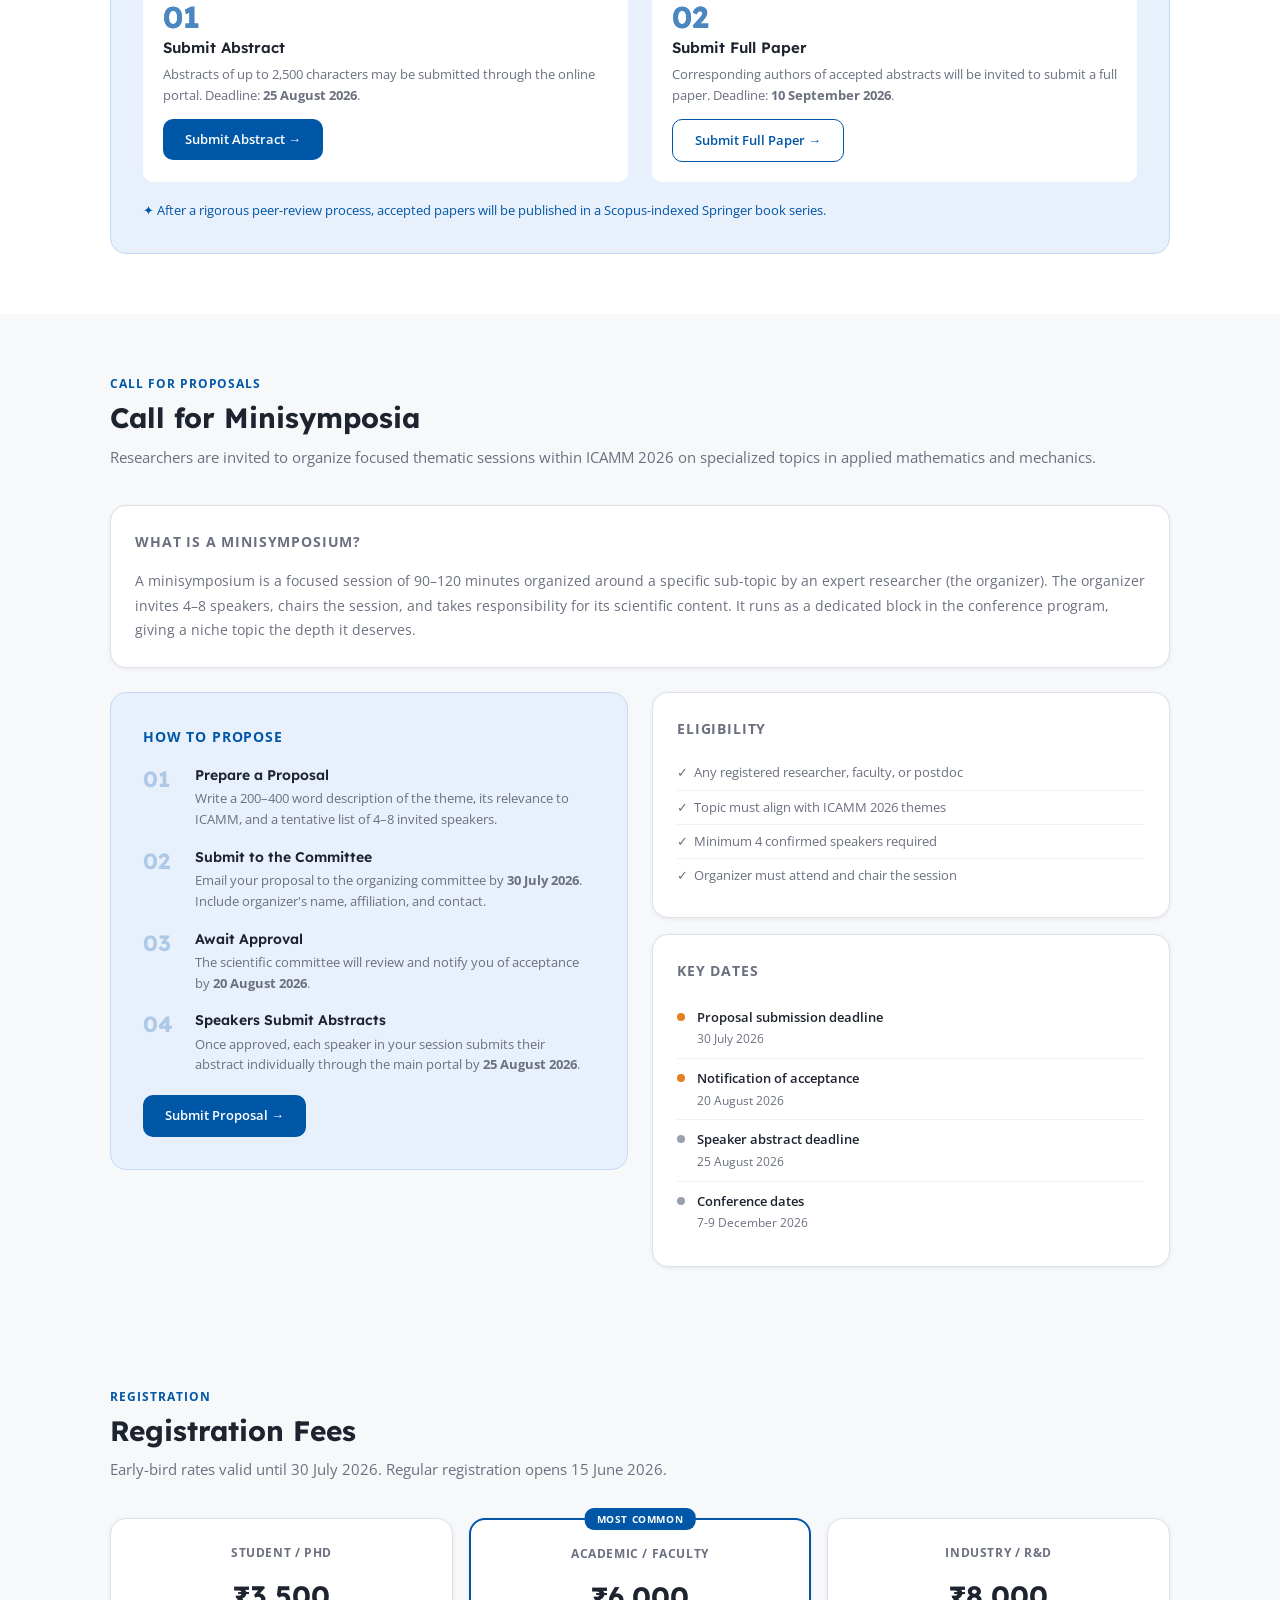
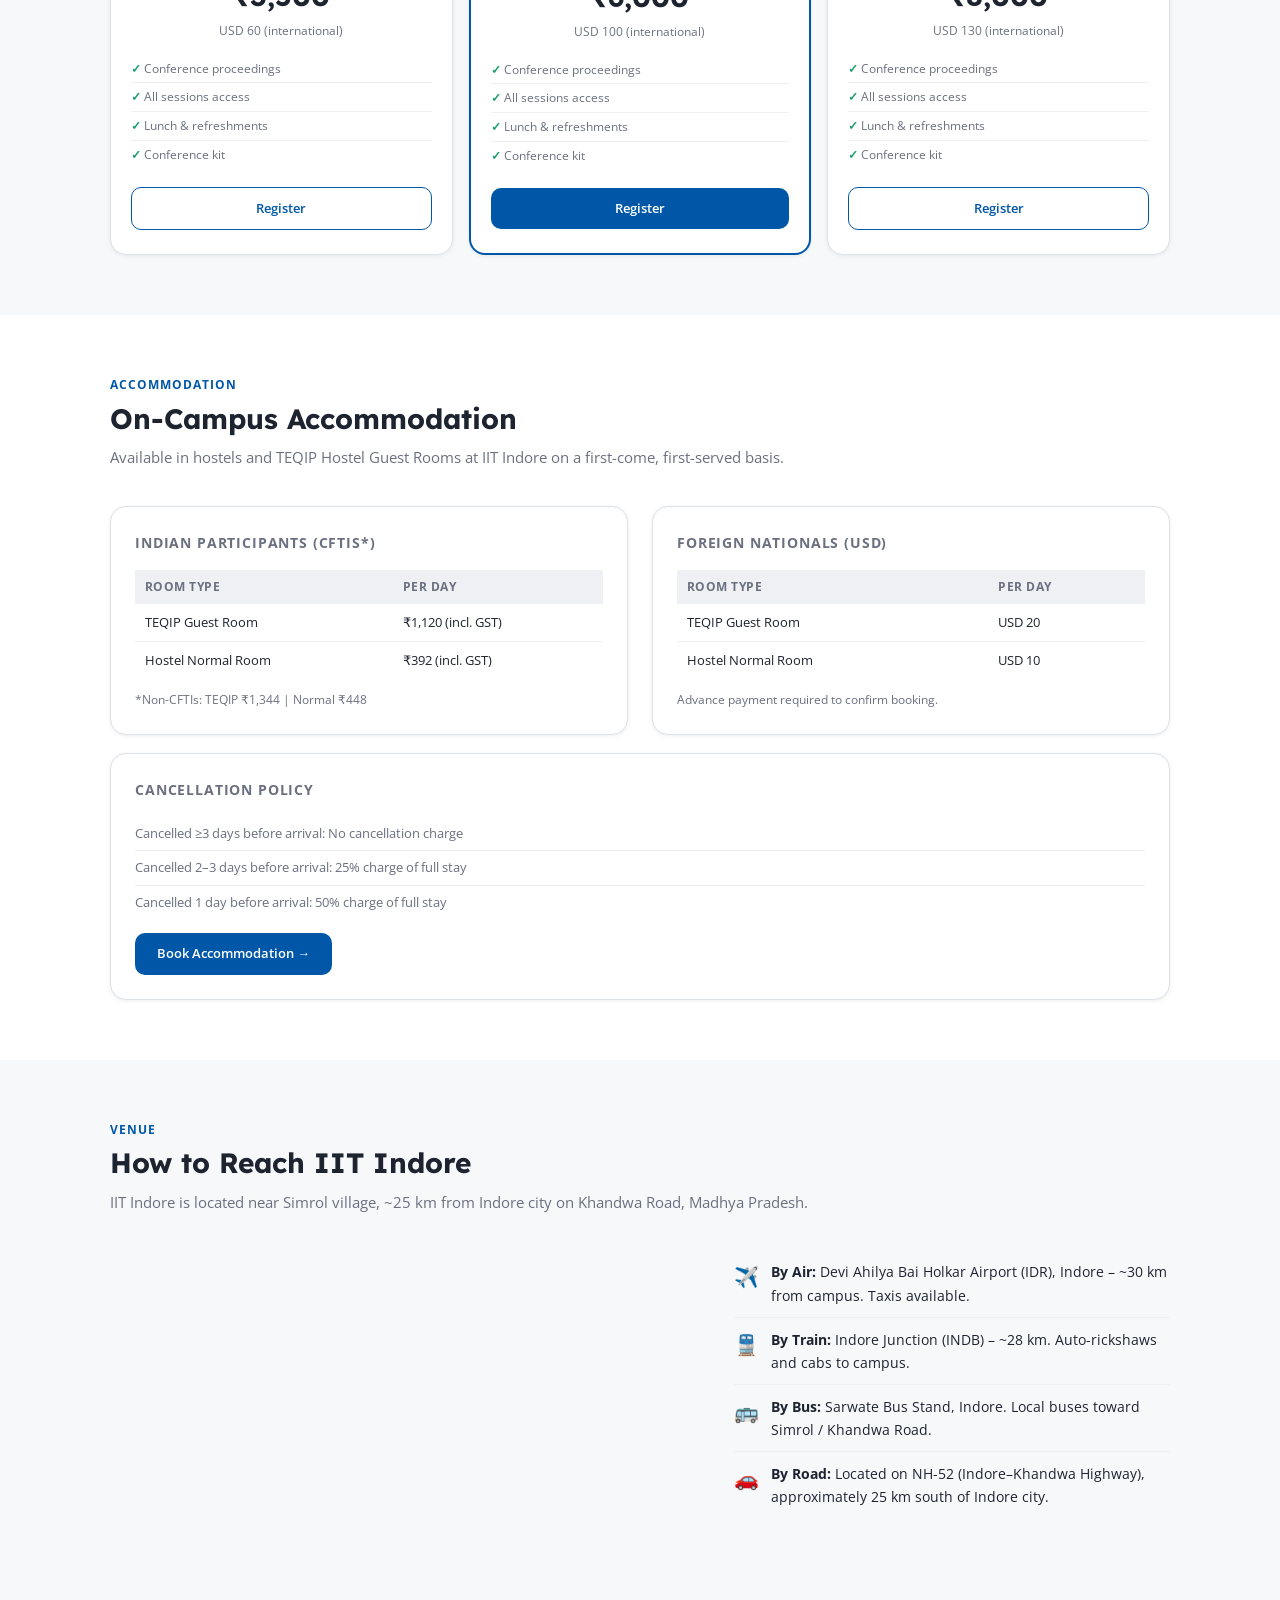
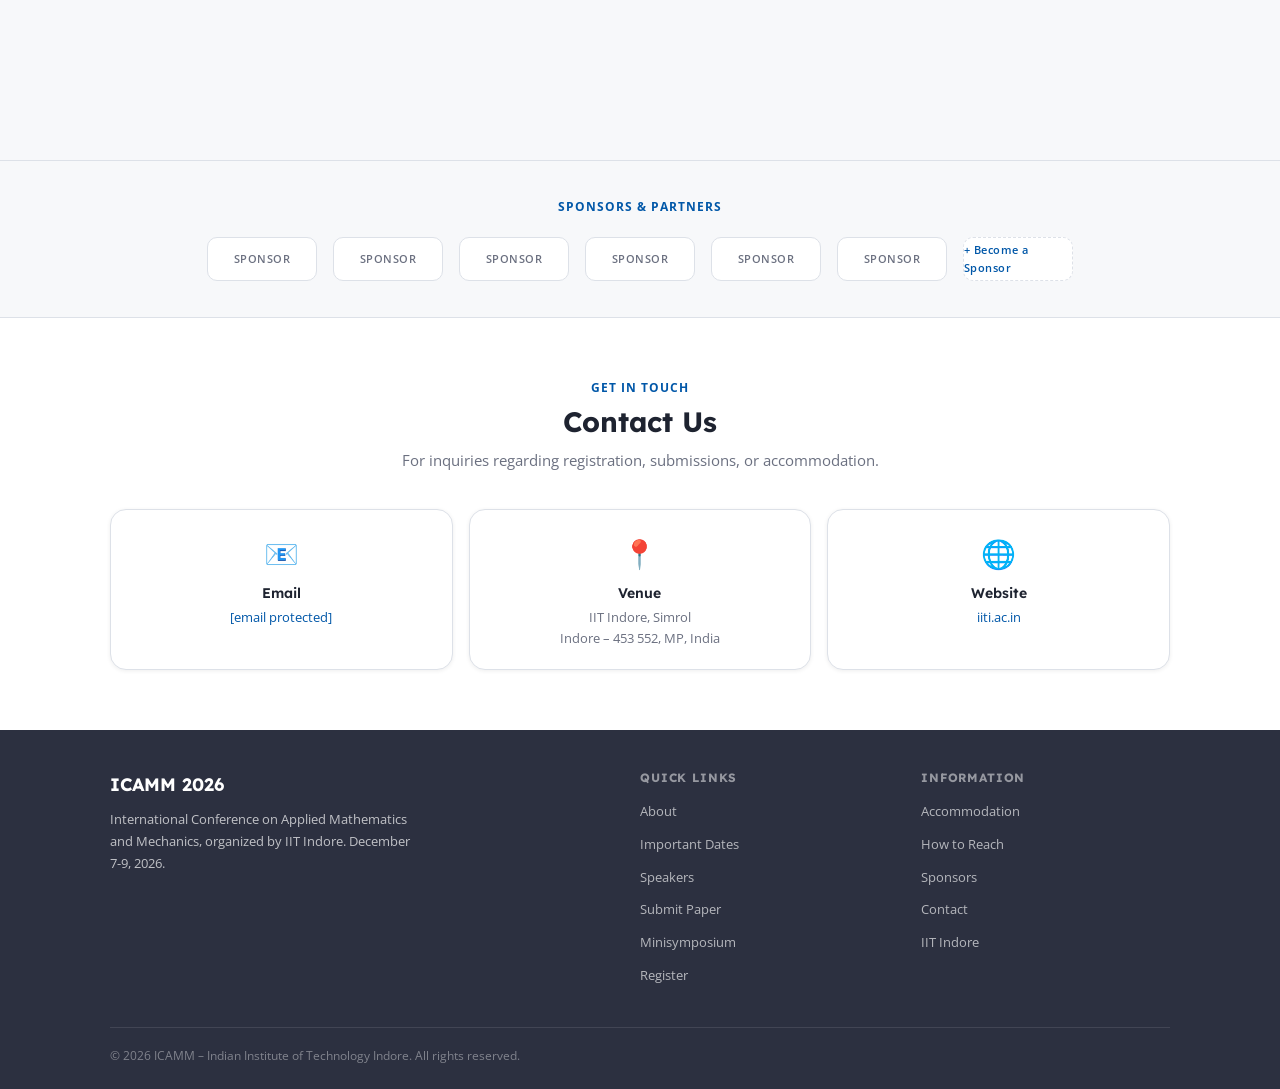
==== commit dd3d7fc1: "change the month from oct to dec" ====
--- a/index.html
+++ b/index.html
@@ -116,7 +116,7 @@
           <div class="ic-icon">
             <svg viewBox="0 0 24 24"><path d="M12 2C6.48 2 2 6.48 2 12s4.48 10 10 10 10-4.48 10-10S17.52 2 12 2zm0 18c-4.41 0-8-3.59-8-8s3.59-8 8-8 8 3.59 8 8-3.59 8-8 8zm.5-13H11v6l5.25 3.15.75-1.23-4.5-2.67V7z"/></svg>
           </div>
-          <h4>3 Days · Oct 7-9</h4>
+          <h4>3 Days · Dec 7-9</h4>
           <p>Three intensive days of keynotes, paper presentations, and networking at IIT Indore campus.</p>
         </div>
         <div class="info-card">
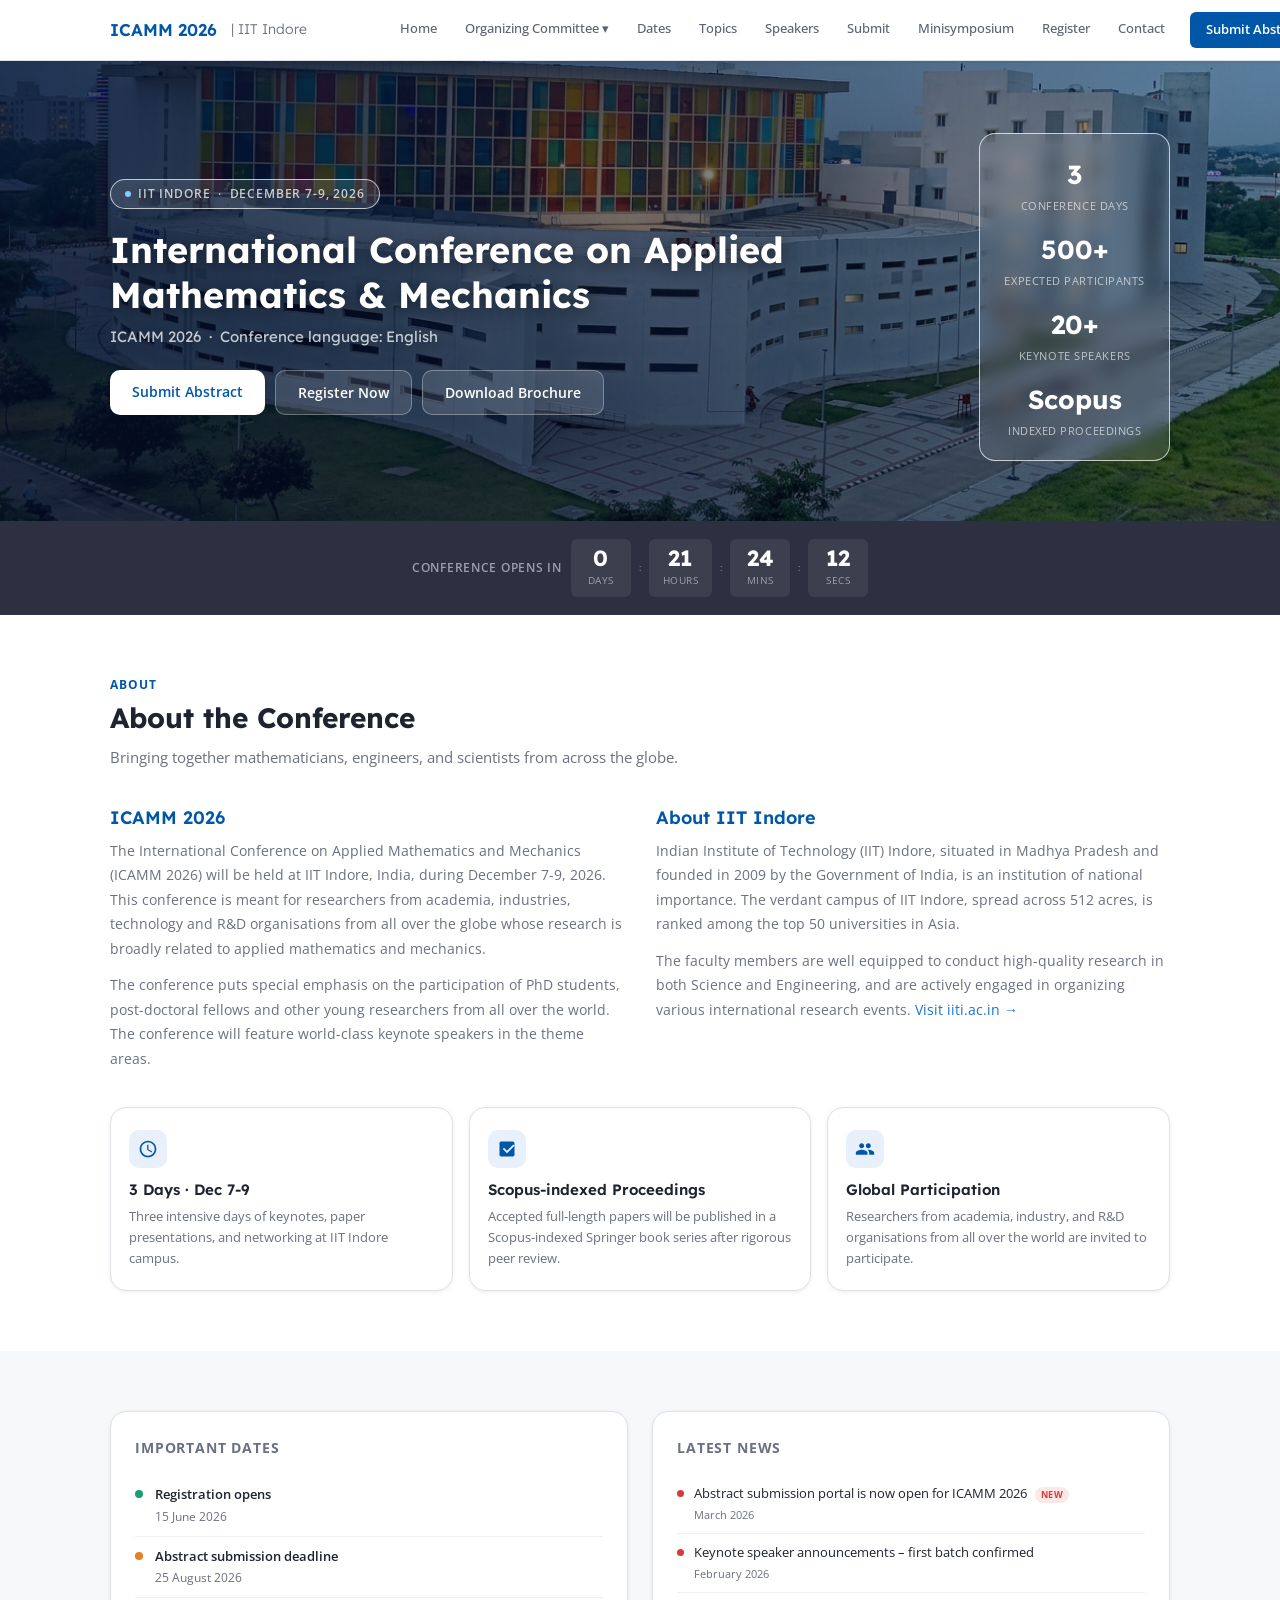
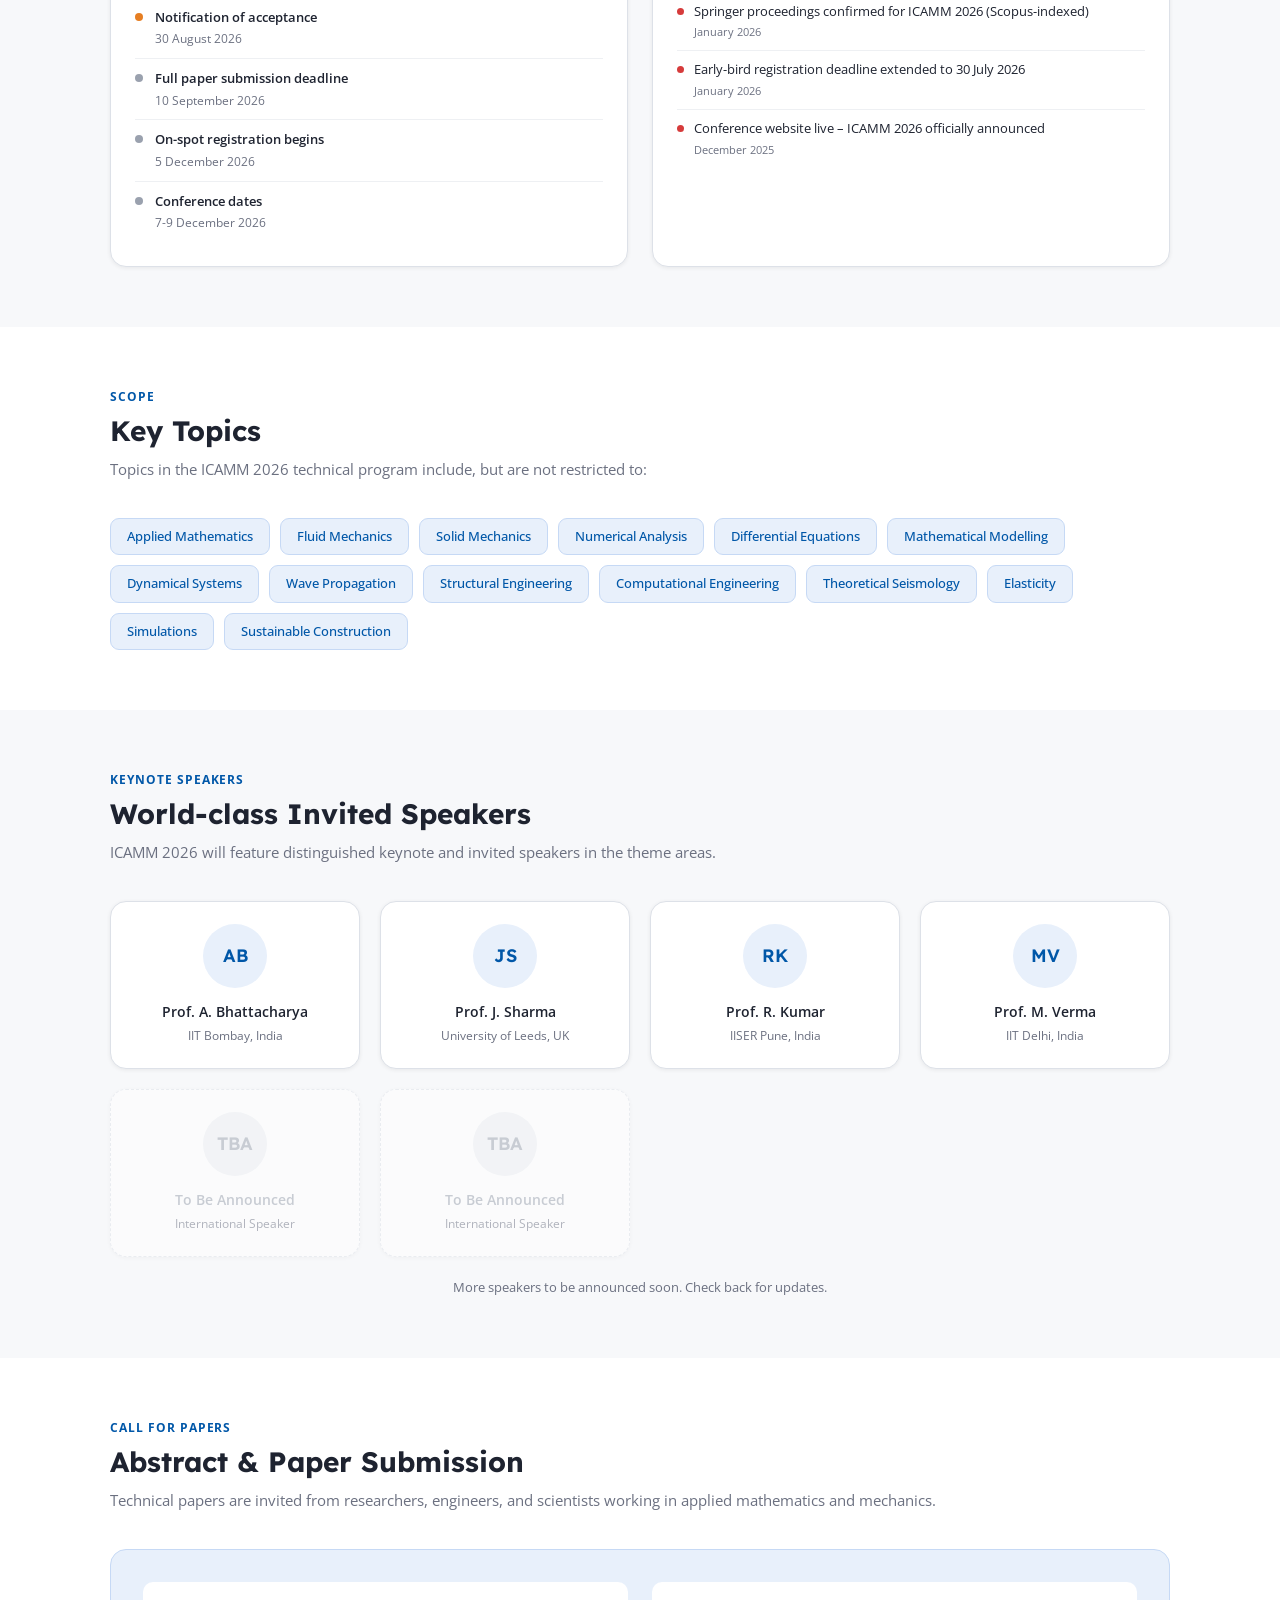
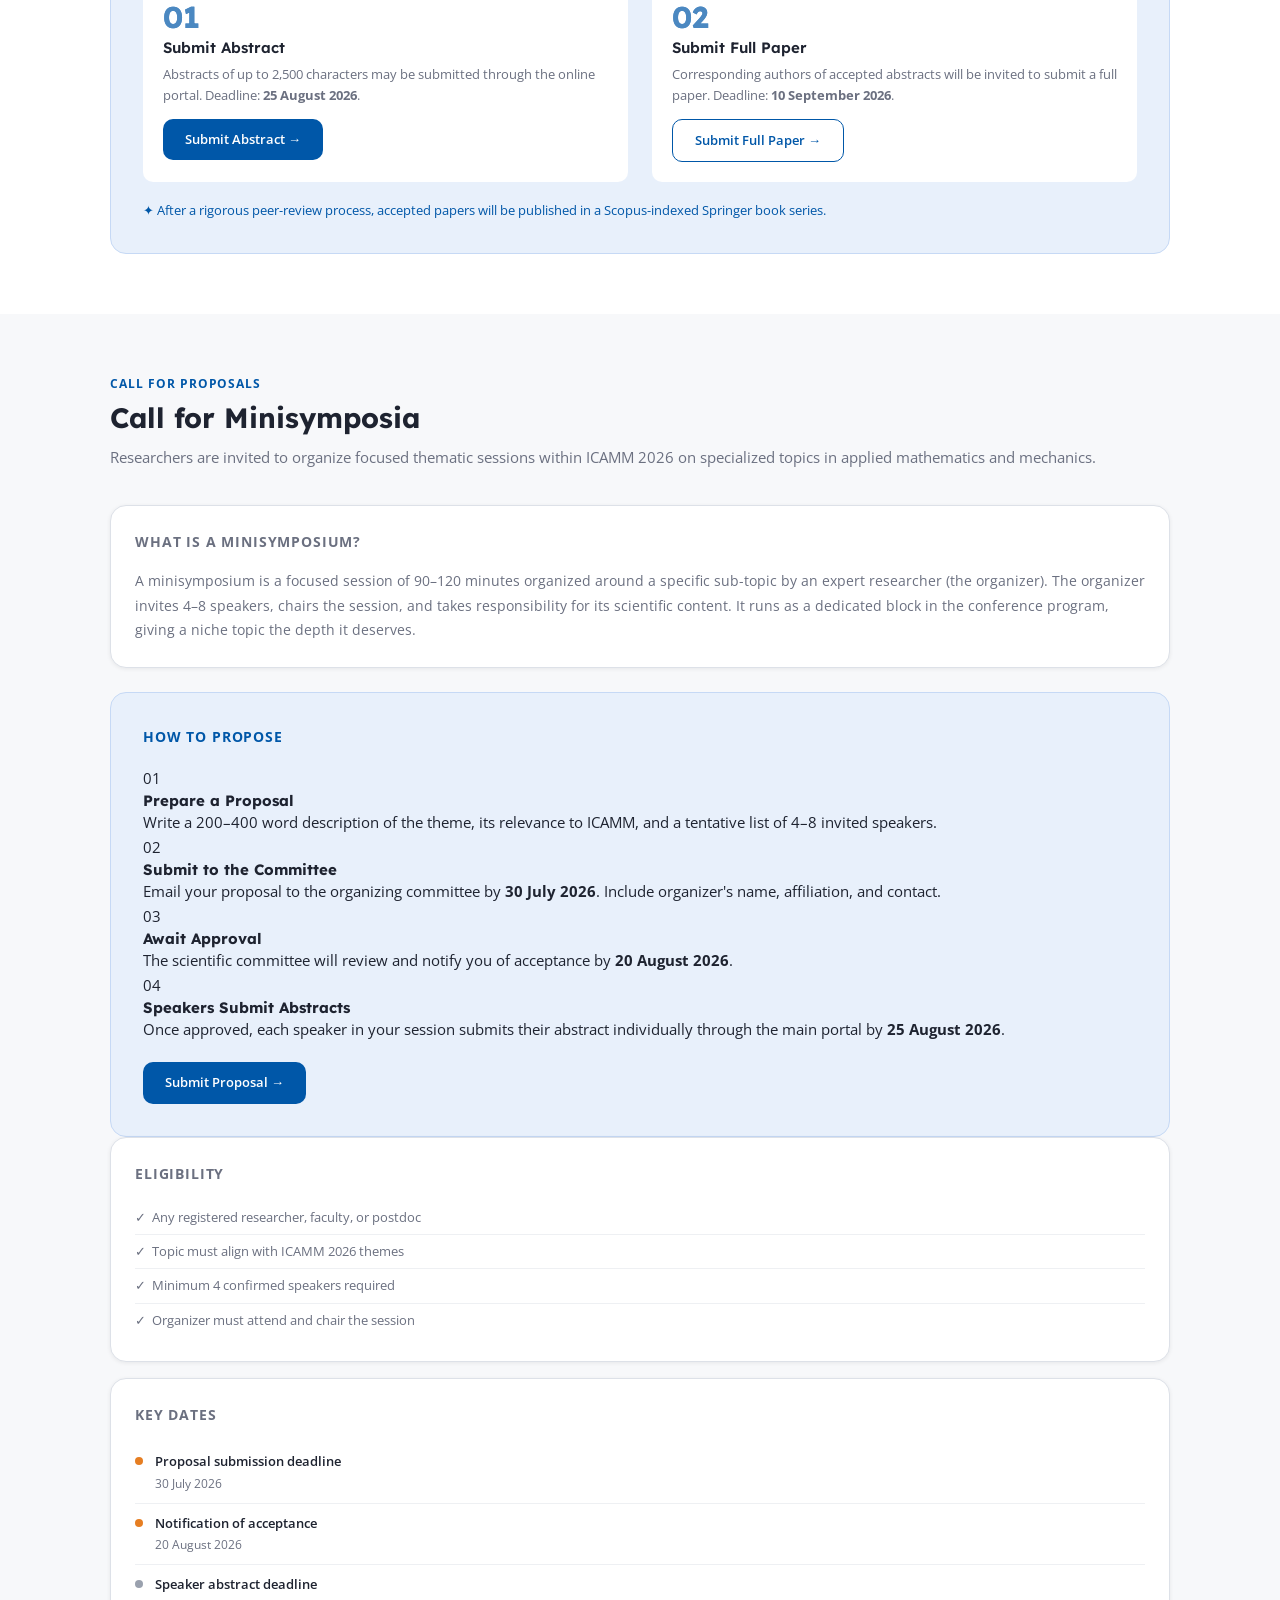
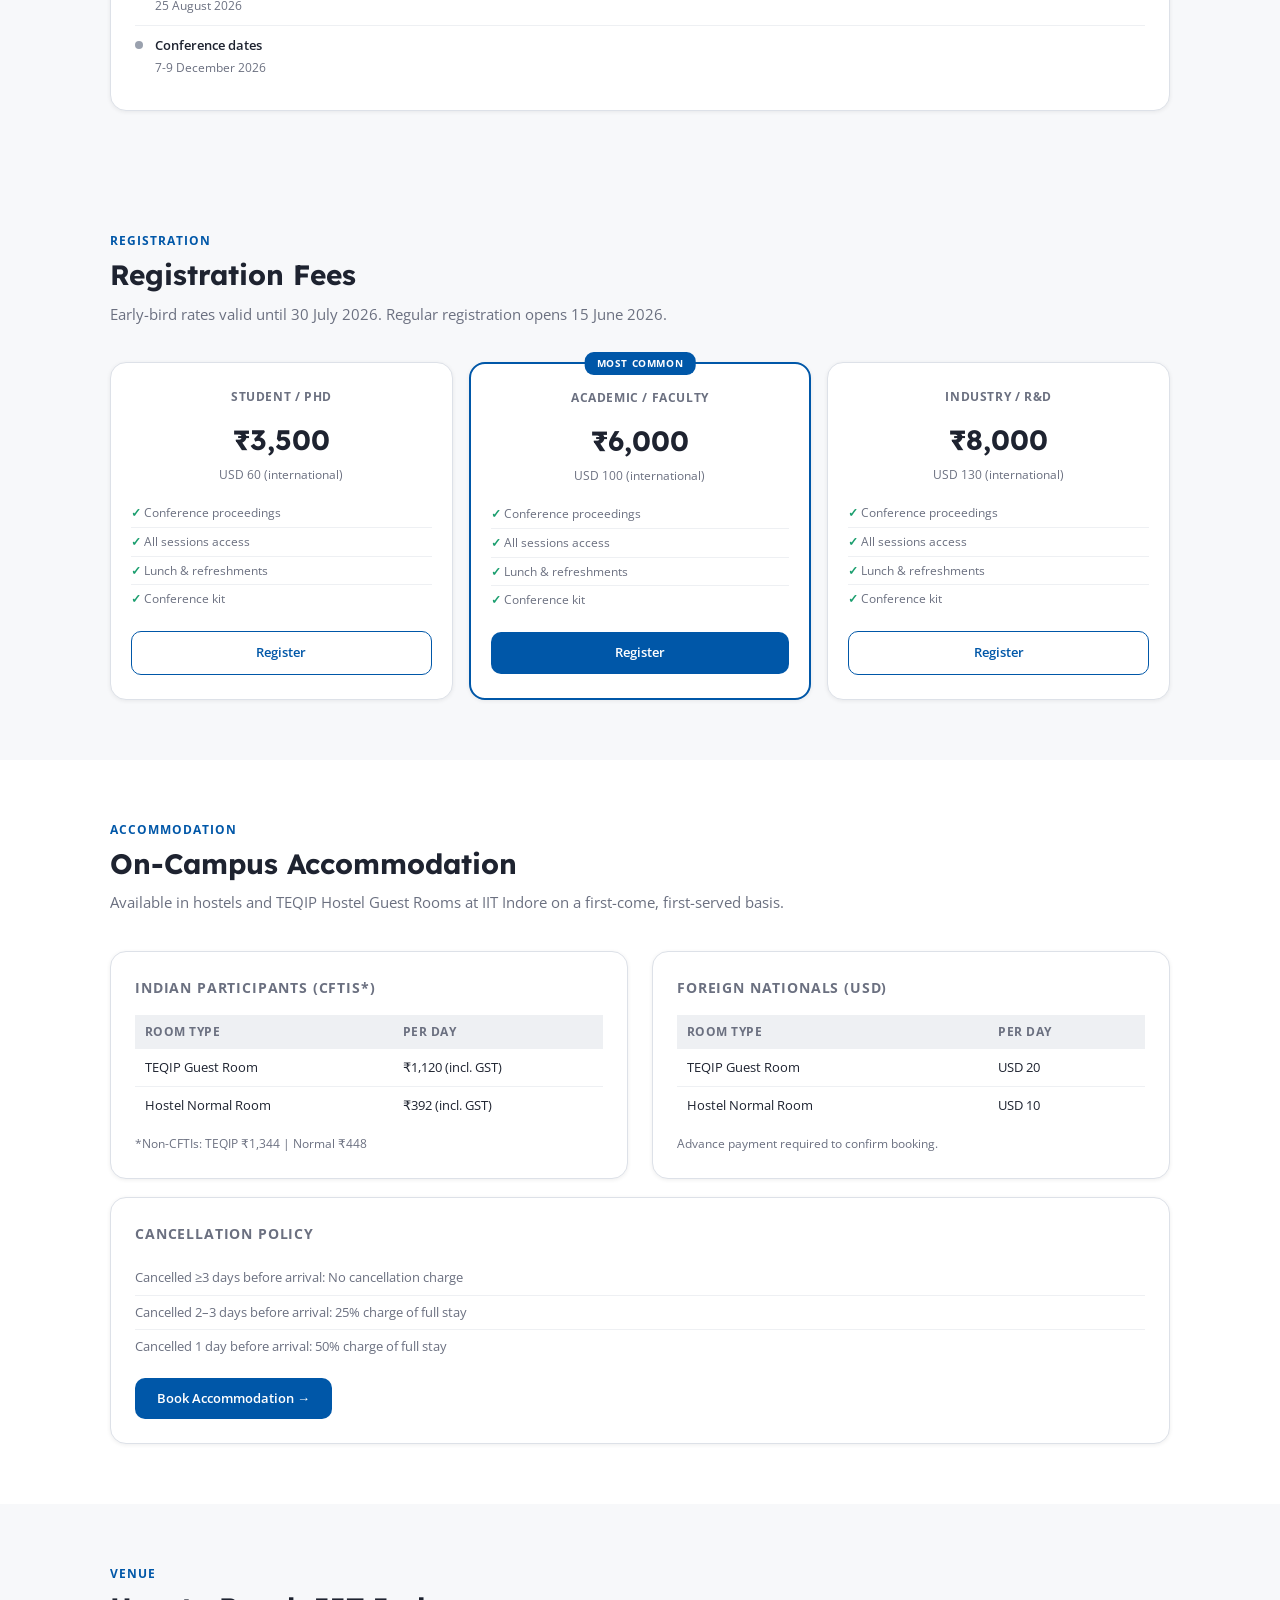
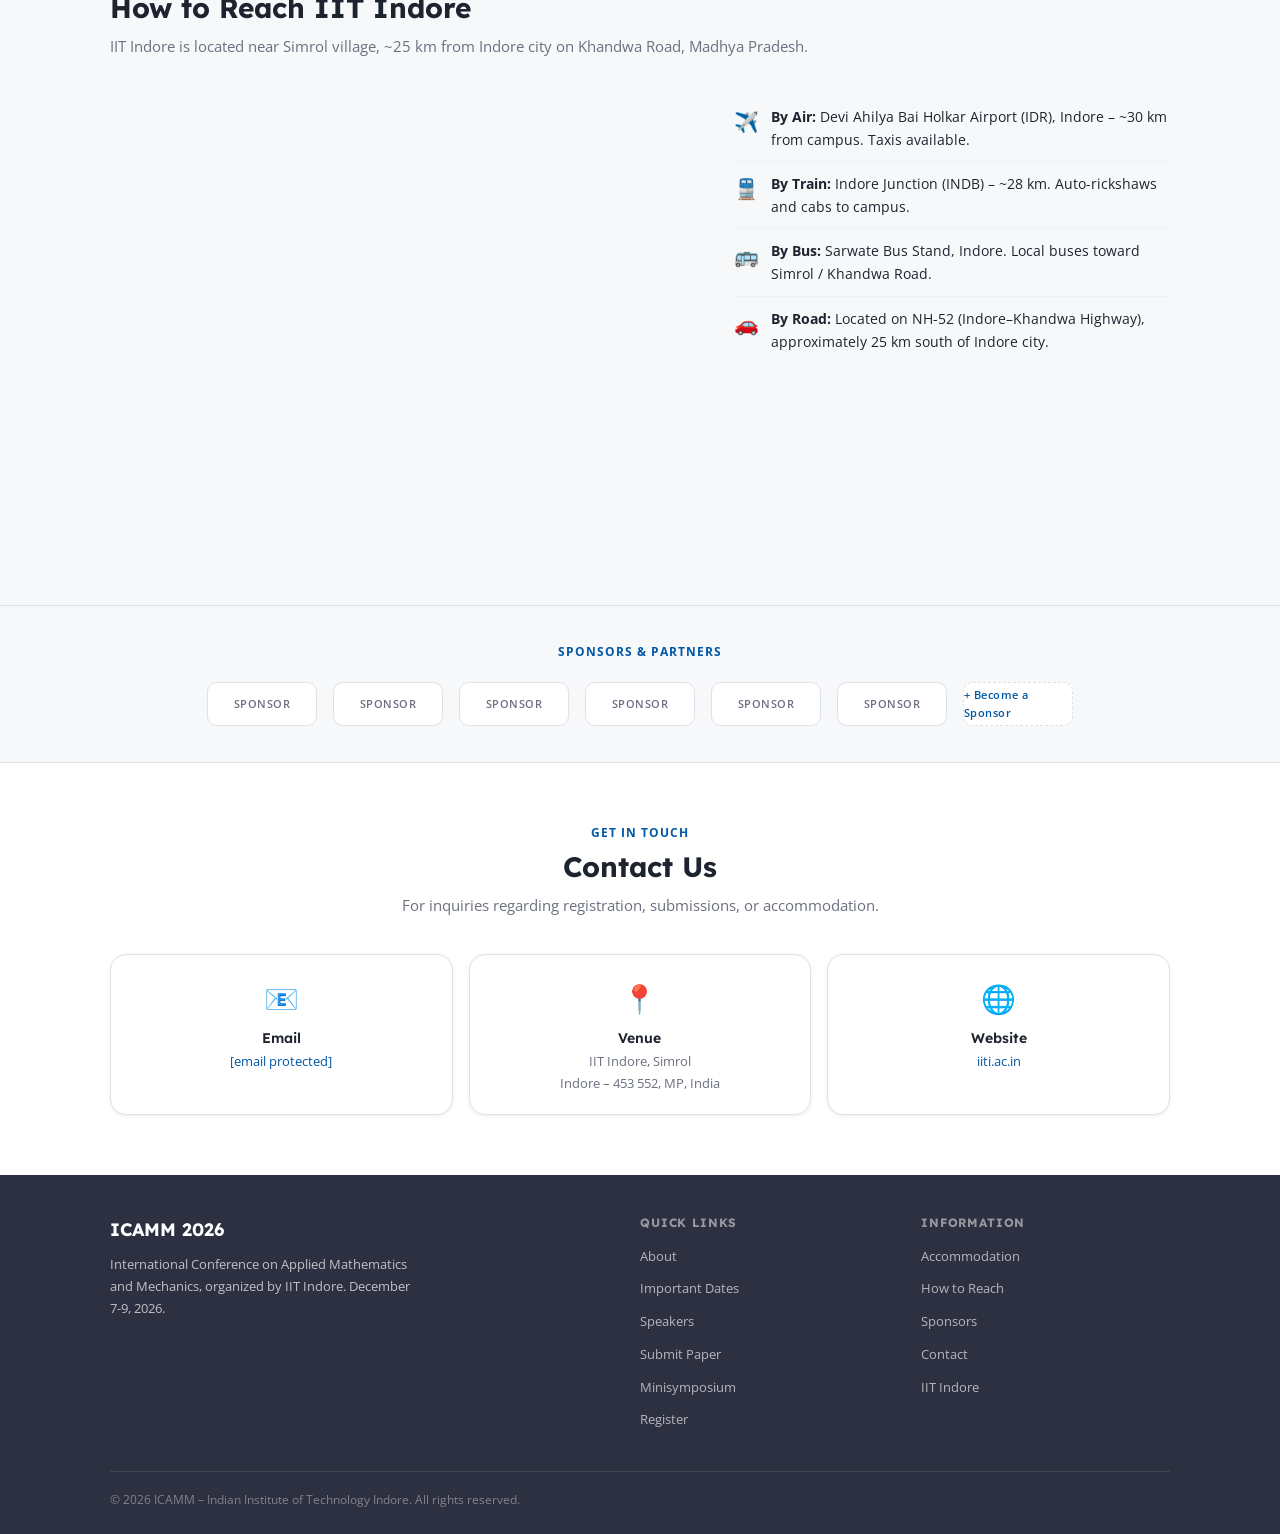
==== commit 37d66830: "update the org committee modal" ====
--- a/index.html
+++ b/index.html
@@ -26,9 +26,8 @@
           <a href="#" class="dropdown-toggle" onclick="toggleDropdown(event)" aria-expanded="false" aria-haspopup="true">Organizing Committee ▾</a>
           <ul class="dropdown-menu">
             <li><a href="#" onclick="openCommitteeModal('patron');return false;">Patron</a></li>
-            <li><a href="#" onclick="openCommitteeModal('convener');return false;">Convener</a></li>
-            <li><a href="#" onclick="openCommitteeModal('coconvener');return false;">Co-Convener</a></li>
-            <li><a href="#" onclick="openCommitteeModal('local');return false;">Local Organising Team</a></li>
+            <li><a href="#" onclick="openCommitteeModal('conveners');return false;">Conveners</a></li>
+            <li><a href="#" onclick="openCommitteeModal('local');return false;">Core Organizing Team</a></li>
           </ul>
         </li>
         <li><a href="#dates">Dates</a></li>
@@ -558,80 +557,76 @@
     </div>
   </section>
 
-  <!-- ══ ORGANISING COMMITTEE MODAL ══ -->
+<!-- ══ ORGANISING COMMITTEE MODAL ══ -->
   <div class="orgcom-overlay" id="orgcomOverlay" onclick="closeCommitteeModal()"></div>
   <div class="orgcom-modal" id="orgcomModal" role="dialog" aria-modal="true" aria-labelledby="orgcomTitle">
     <button class="orgcom-close" onclick="closeCommitteeModal()" aria-label="Close">✕</button>
     <div class="orgcom-tabs">
-      <button class="orgcom-tab active" data-tab="patron"     onclick="switchTab(this,'patron')">Patron</button>
-      <button class="orgcom-tab"         data-tab="convener"   onclick="switchTab(this,'convener')">Convener</button>
-      <button class="orgcom-tab"         data-tab="coconvener" onclick="switchTab(this,'coconvener')">Co-Convener</button>
-      <button class="orgcom-tab"         data-tab="local"      onclick="switchTab(this,'local')">Local Organising Team</button>
-    </div>
+      <button class="orgcom-tab active" data-tab="patron"   onclick="switchTab(this,'patron')">Patron</button>
+      <button class="orgcom-tab"        data-tab="conveners" onclick="switchTab(this,'conveners')">Conveners</button>
+      <button class="orgcom-tab"        data-tab="local"    onclick="switchTab(this,'local')">Core Organising Team</button>
+    </div>
+ 
     <!-- Patron -->
     <div class="orgcom-panel active" id="panel-patron">
       <div class="orgcom-section-label">Patron</div>
+      <div class="orgcom-grid">
         <div class="orgcom-card">
           <img class="orgcom-avatar" src="images/suhas_s_joshi.png" alt="Prof. Suhas Joshi" onerror="this.outerHTML='<div class=\'orgcom-avatar\'>SJ</div>'">
           <div class="orgcom-name">Prof. Suhas Joshi</div>
           <div class="orgcom-role">Director, IIT Indore</div>
           <div class="orgcom-dept">Indian Institute of Technology Indore</div>
-      </div>
-    </div>
-    <!-- Convener -->
-    <div class="orgcom-panel" id="panel-convener">
-      <div class="orgcom-section-label">Convener</div>
-      <div class="orgcom-card">
+        </div>
+      </div>
+    </div>
+ 
+    <!-- conveners -->
+    <div class="orgcom-panel" id="panel-conveners">
+      <div class="orgcom-section-label">Conveners</div>
+      <div class="orgcom-grid">
+        <div class="orgcom-card">
           <img class="orgcom-avatar" src="images/santanu_m.jpeg" alt="Dr. Santanu Manna" onerror="this.outerHTML='<div class=\'orgcom-avatar\'>SM</div>'">
           <div class="orgcom-name">Dr. Santanu Manna</div>
-          <div class="orgcom-role">Member</div>
+          <div class="orgcom-role">Convener, ICAMM 2026</div>
           <div class="orgcom-dept">Dept. of Mathematics, IIT Indore</div>
         </div>
-    </div>
-    <!-- Co-Convener -->
-    <div class="orgcom-panel" id="panel-coconvener">
-      <div class="orgcom-section-label">Co-Convener</div>
+        <div class="orgcom-card">
+          <img class="orgcom-avatar" src="images/vinay_k_gupta.jpg" alt="Dr. Vinay Kumar Gupta" onerror="this.outerHTML='<div class=\'orgcom-avatar\'>VG</div>'">
+          <div class="orgcom-name">Dr. Vinay Kumar Gupta</div>
+          <div class="orgcom-role">Co-convener, ICAMM 2026</div>
+          <div class="orgcom-dept">Dept. of Mathematics, IIT Indore</div>
+        </div>
+      </div>
+    </div>
+ 
+    <!-- Core Organising Team -->
+    <div class="orgcom-panel" id="panel-local">
+      <div class="orgcom-section-label">Core Organising Team</div>
+      <div class="orgcom-grid">
         <div class="orgcom-card">
           <img class="orgcom-avatar" src="images/sandeep_c.jpeg" alt="Dr. Sandeep Chaudhary" onerror="this.outerHTML='<div class=\'orgcom-avatar\'>SS</div>'">
           <div class="orgcom-name">Dr. Sandeep Chaudhary</div>
-          <div class="orgcom-role">Member</div>
-          <div class="orgcom-dept">Dept. of Civil Engineering, IIT Indore</div>
-        </div>
-        <div class="orgcom-card">
-          <img class="orgcom-avatar" src="images/vinay_k_gupta.jpg" alt="Prof. Vinay Gupta" onerror="this.outerHTML='<div class=\'orgcom-avatar\'>VG</div>'">
-          <div class="orgcom-name">Dr. Vinay Kumar Gupta</div>
-          <div class="orgcom-role">Member</div>
-          <div class="orgcom-dept">Dept. of Mathematics, IIT Indore</div>
-        </div>
-      
-    </div>
-    <!-- Local Organising Team -->
-    <div class="orgcom-panel" id="panel-local">
-      <div class="orgcom-section-label">Local Organising Team</div>
-      <div class="orgcom-grid">
-        
+                    <div class="orgcom-dept">Dept. of Civil Engineering, IIT Indore</div>
+        </div>
         <div class="orgcom-card">
           <img class="orgcom-avatar" src="images/parimal_kar.jpg" alt="Dr. Parimal Kar" onerror="this.outerHTML='<div class=\'orgcom-avatar\'>PK</div>'">
           <div class="orgcom-name">Dr. Parimal Kar</div>
-          <div class="orgcom-role">Member</div>
-          <div class="orgcom-dept">Dept. of Biosciences and Biomedical Engineering, IIT Indore</div>
+                    <div class="orgcom-dept">Dept. of Biosciences and Biomedical Engineering, IIT Indore</div>
         </div>
         <div class="orgcom-card">
           <img class="orgcom-avatar" src="images/abhirup_d.jpeg" alt="Dr. Abhirup Datta" onerror="this.outerHTML='<div class=\'orgcom-avatar\'>AK</div>'">
           <div class="orgcom-name">Dr. Abhirup Datta</div>
-          <div class="orgcom-role">Member</div>
-          <div class="orgcom-dept">Dept. of Astronomy, Astrophysics and Space Engineering, IIT Indore</div>
+                    <div class="orgcom-dept">Dept. of Astronomy, Astrophysics and Space Engineering, IIT Indore</div>
         </div>
         <div class="orgcom-card">
-          <img class="orgcom-avatar" src="images/aman_k.jpeg" alt="Dr. Aman Khuran" onerror="this.outerHTML='<div class=\'orgcom-avatar\'>AK</div>'">
+          <img class="orgcom-avatar" src="images/aman_k.jpeg" alt="Dr. Aman Khurana" onerror="this.outerHTML='<div class=\'orgcom-avatar\'>AK</div>'">
           <div class="orgcom-name">Dr. Aman Khurana</div>
-          <div class="orgcom-role">Member</div>
-          <div class="orgcom-dept">Dept. of Mechanical Engineering, IIT Indore</div>
+                    <div class="orgcom-dept">Dept. of Mechanical Engineering, IIT Indore</div>
         </div>
       </div>
     </div>
   </div>
-
+  
   <!-- ══ FOOTER ══ -->
   <footer class="footer">
     <div class="container">
--- a/style.css
+++ b/style.css
@@ -57,7 +57,8 @@
       display: flex; align-items: center; gap: 10px;
       font-family: 'Lexend', sans-serif; font-weight: 600;
       font-size: 17px; color: var(--blue); text-decoration: none;
-      margin-right: auto; white-space: nowrap;
+      margin-right: 80px; white-space: nowrap;
+      
     }
     .navbar-logo span { font-weight: 300; color: var(--text-muted); font-size: 14px; margin-left: 4px; }
     .nav-links { display: flex; gap: 2px; list-style: none; }
@@ -92,19 +93,30 @@
 
     /* ── HERO ── */
     .hero {
-      background: linear-gradient(135deg, #0a1f5c 0%, #0057a8 55%, #0e86d4 100%);
       color: var(--white);
       padding: 72px 0 60px;
       position: relative; overflow: hidden;
-    }
+      /* No background here — handled by the pseudo element for parallax */
+    }
+    /* Parallax background layer */
+    .hero::after {
+      content: '';
+      position: absolute; inset: -20% 0;
+      background: url('images/iiti_campus_bg.png') center 40% / cover no-repeat;
+      z-index: 0;
+    }
+    /* Gradient overlay for text readability — dark on left, transparent on right */
     .hero::before {
-      content: '∂ ∇ ∫ Σ';
-      position: absolute; right: -20px; top: 20px;
-      font-size: 140px; font-family: 'Lexend', serif;
-      color: rgba(255,255,255,0.04); line-height: 1;
-      letter-spacing: 10px; pointer-events: none;
-      font-weight: 700;
-    }
+      content: '';
+      position: absolute; inset: 0;
+      background:
+        linear-gradient(to right,  rgba(5,15,45,0.72) 0%, rgba(5,15,45,0.45) 55%, rgba(5,15,45,0.15) 100%),
+        linear-gradient(to bottom, rgba(0,0,0,0.10) 0%, rgba(0,0,0,0.25) 100%);
+      z-index: 1;
+    }
+    .hero-inner { position: relative; z-index: 2; }
+    .hero h1, .hero h2 { text-shadow: 0 2px 18px rgba(0,0,0,0.55); }
+    .hero-tag { text-shadow: 0 1px 8px rgba(0,0,0,0.4); }
     .hero-inner { display: grid; grid-template-columns: 1fr auto; gap: 40px; align-items: center; }
     @media (max-width: 700px) { .hero-inner { grid-template-columns: 1fr; } }
 
@@ -444,33 +456,15 @@
     }
     .orgcom-card:hover { box-shadow: var(--shadow-md); transform: translateY(-2px); }
     .orgcom-avatar {
-      width: 110px; height: 110px; border-radius: 50%;
+      width: 56px; height: 56px; border-radius: 50%;
       margin: 0 auto 12px;
       background: var(--blue-light); color: var(--blue);
       display: flex; align-items: center; justify-content: center;
-      font-family: 'Lexend', sans-serif; font-size: 36px; font-weight: 600;
+      font-family: 'Lexend', sans-serif; font-size: 16px; font-weight: 600;
     }
     .orgcom-name { font-size: 14px; font-weight: 600; color: var(--text); margin-bottom: 3px; }
     .orgcom-role { font-size: 12px; font-weight: 500; color: var(--blue); margin-bottom: 2px; }
     .orgcom-dept { font-size: 11px; color: var(--text-muted); line-height: 1.4; }
-
-    /* ── MINISYMPOSIUM ── */
-    .mini-grid {
-      display: grid; grid-template-columns: 1fr 1fr; gap: 24px; align-items: start;
-    }
-    @media (max-width: 700px) { .mini-grid { grid-template-columns: 1fr; } }
-
-    .mini-steps { display: flex; flex-direction: column; gap: 18px; }
-    .mini-step  { display: flex; gap: 16px; align-items: flex-start; }
-    .mini-step-num {
-      font-family: 'Lexend', sans-serif; font-size: 22px; font-weight: 700;
-      color: var(--blue-light); background: var(--blue);
-      -webkit-background-clip: text; -webkit-text-fill-color: transparent;
-      background-clip: text; opacity: 0.25;
-      min-width: 36px; line-height: 1.2;
-    }
-    .mini-step h4 { font-size: 14px; font-weight: 600; margin-bottom: 4px; }
-    .mini-step p  { font-size: 13px; color: var(--text-muted); line-height: 1.6; }
 
     /* ── UTILITY ── */
     .text-center { text-align: center; }
@@ -483,8 +477,6 @@
     .hero-stats   { animation: fadeUp 0.6s 0.2s ease both; }
 
     img.orgcom-avatar {
-      width: 110px; height: 110px;
-      object-fit: cover;
-      object-position: center 20%;
-      display: block;
-    }+    object-fit: cover;
+    object-position: top;
+  }
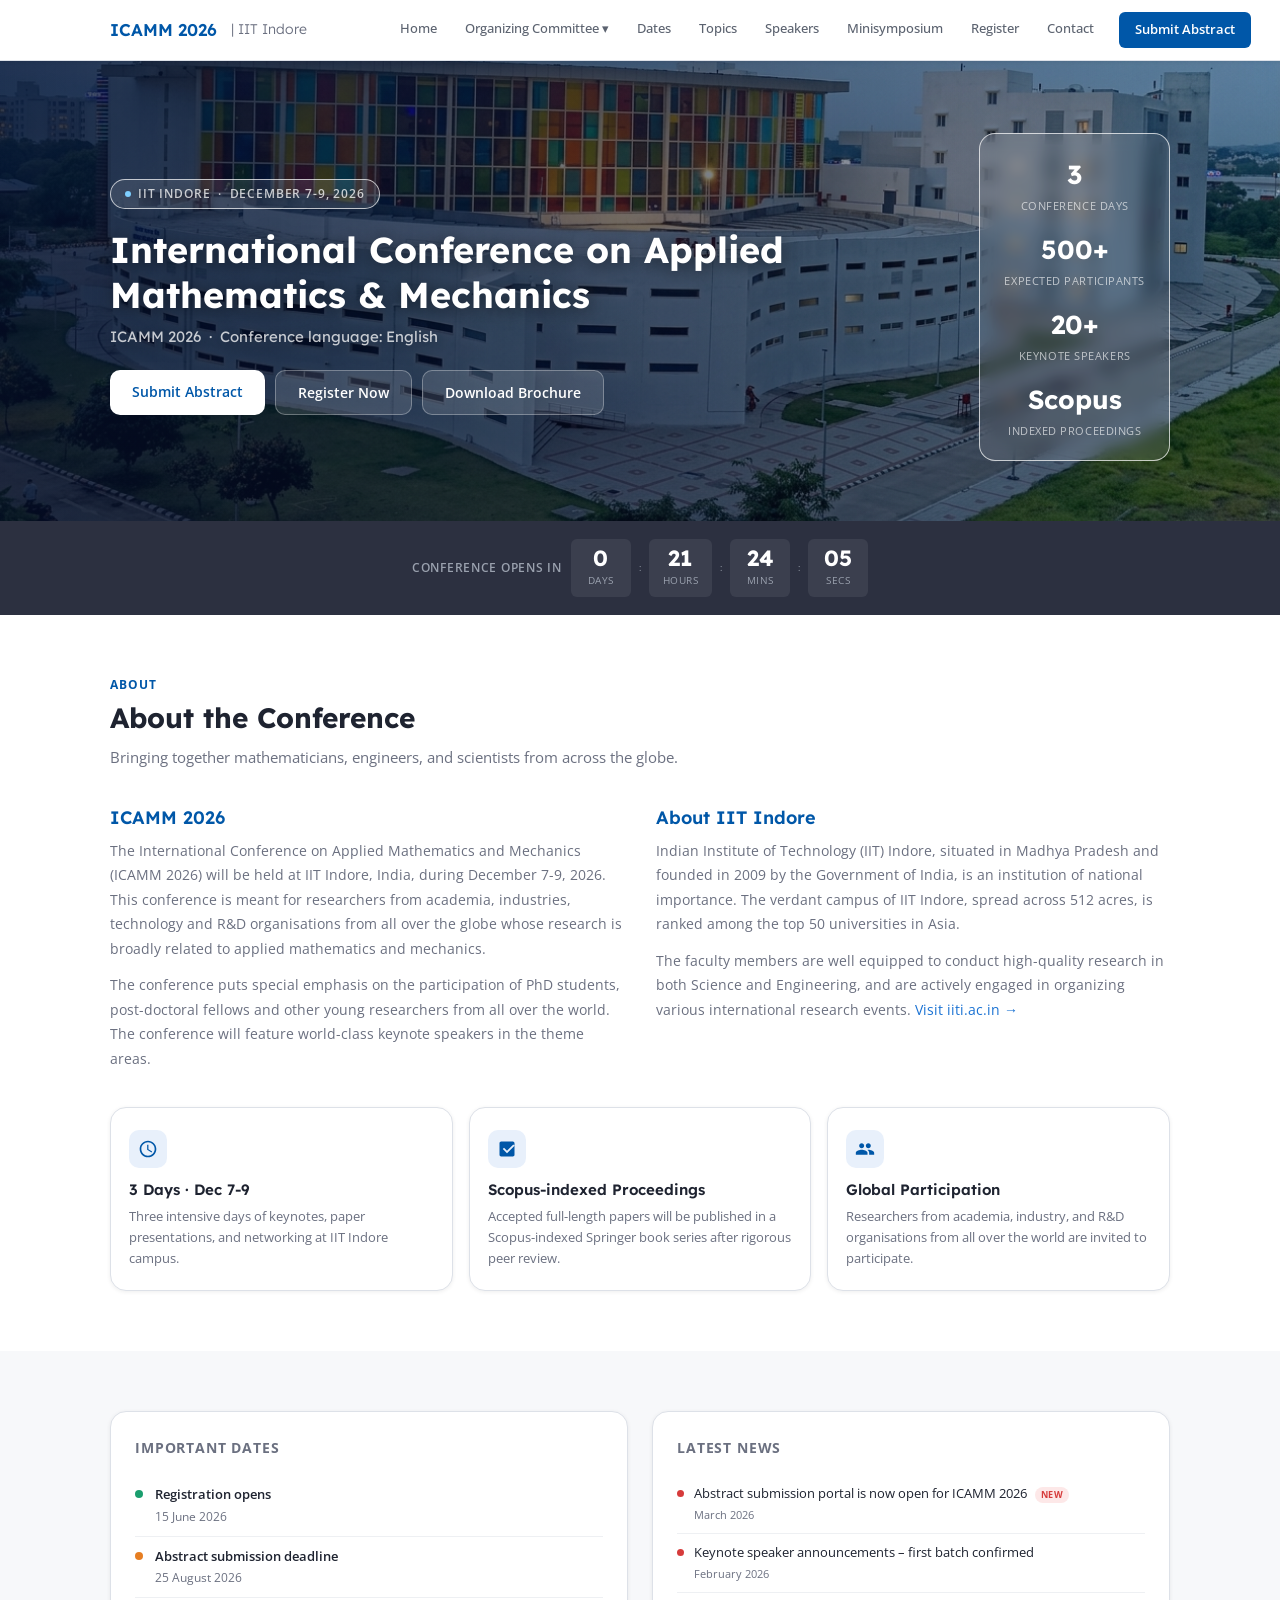
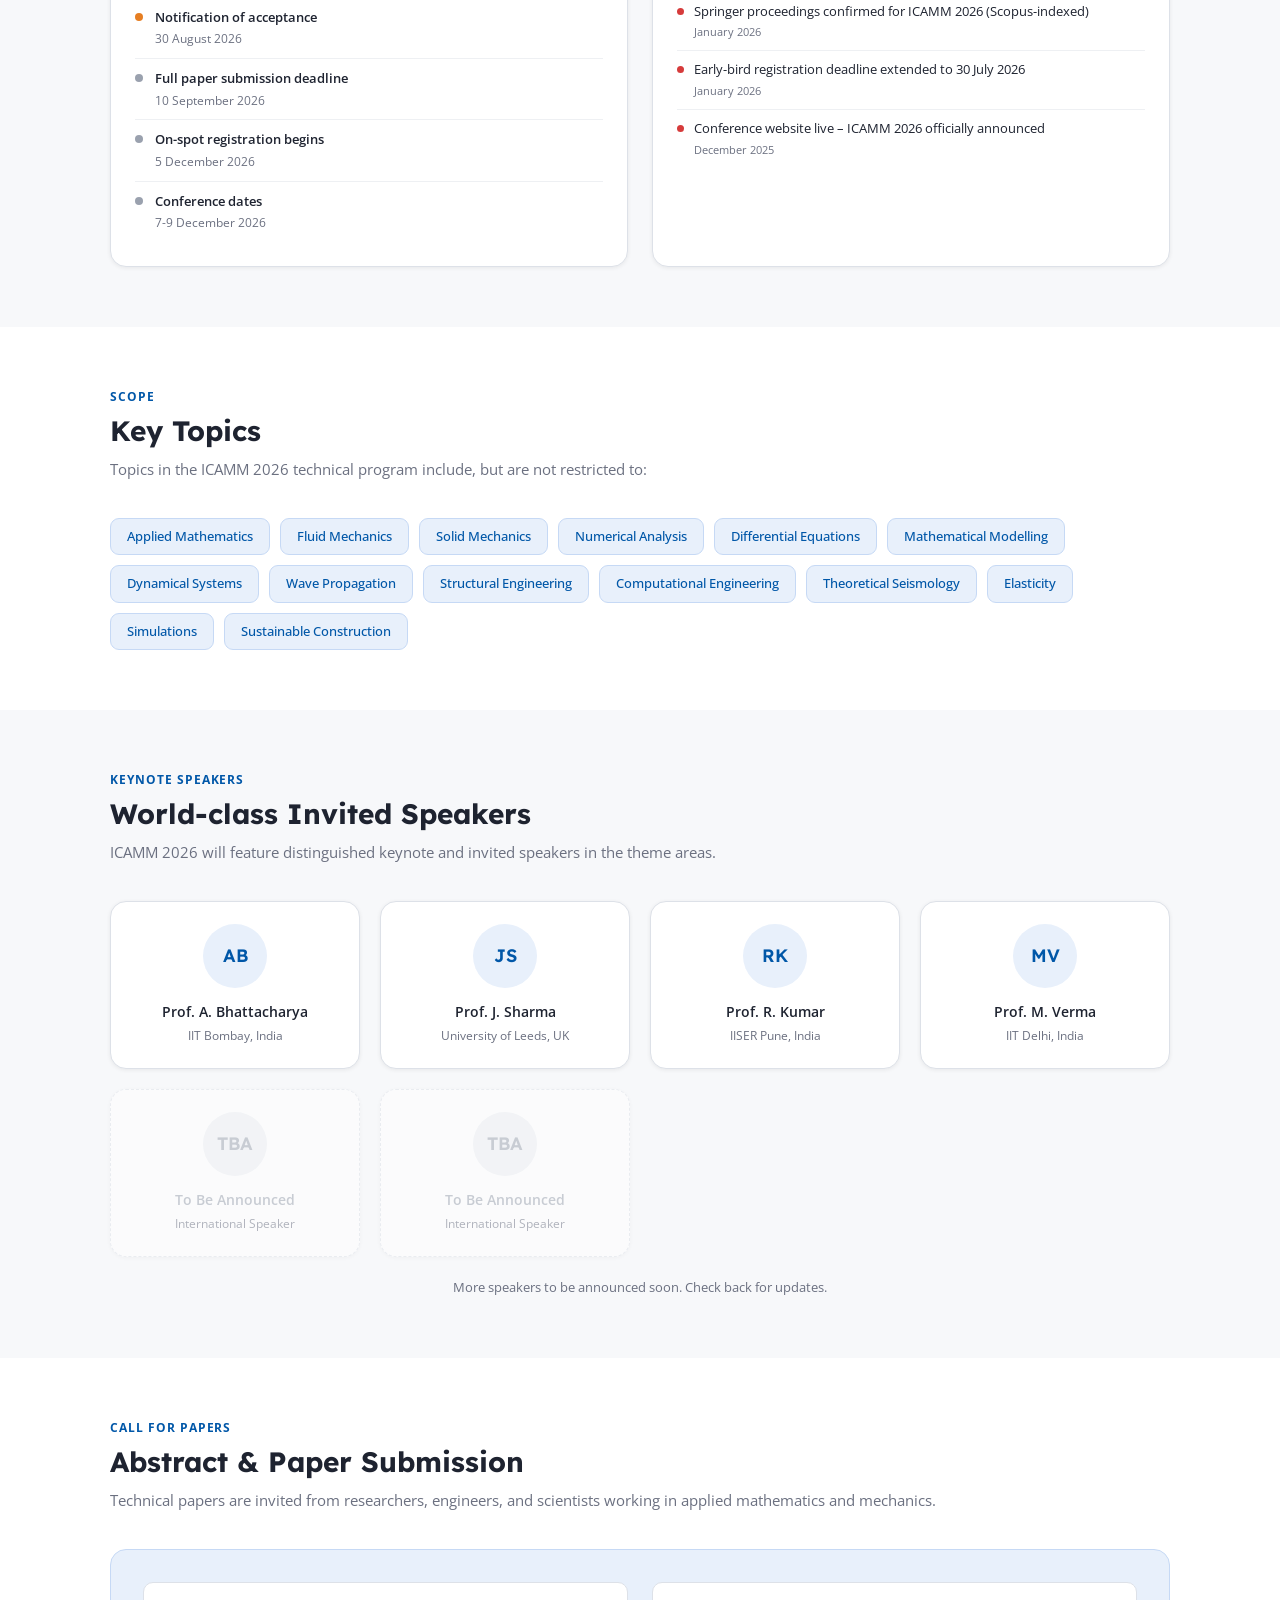
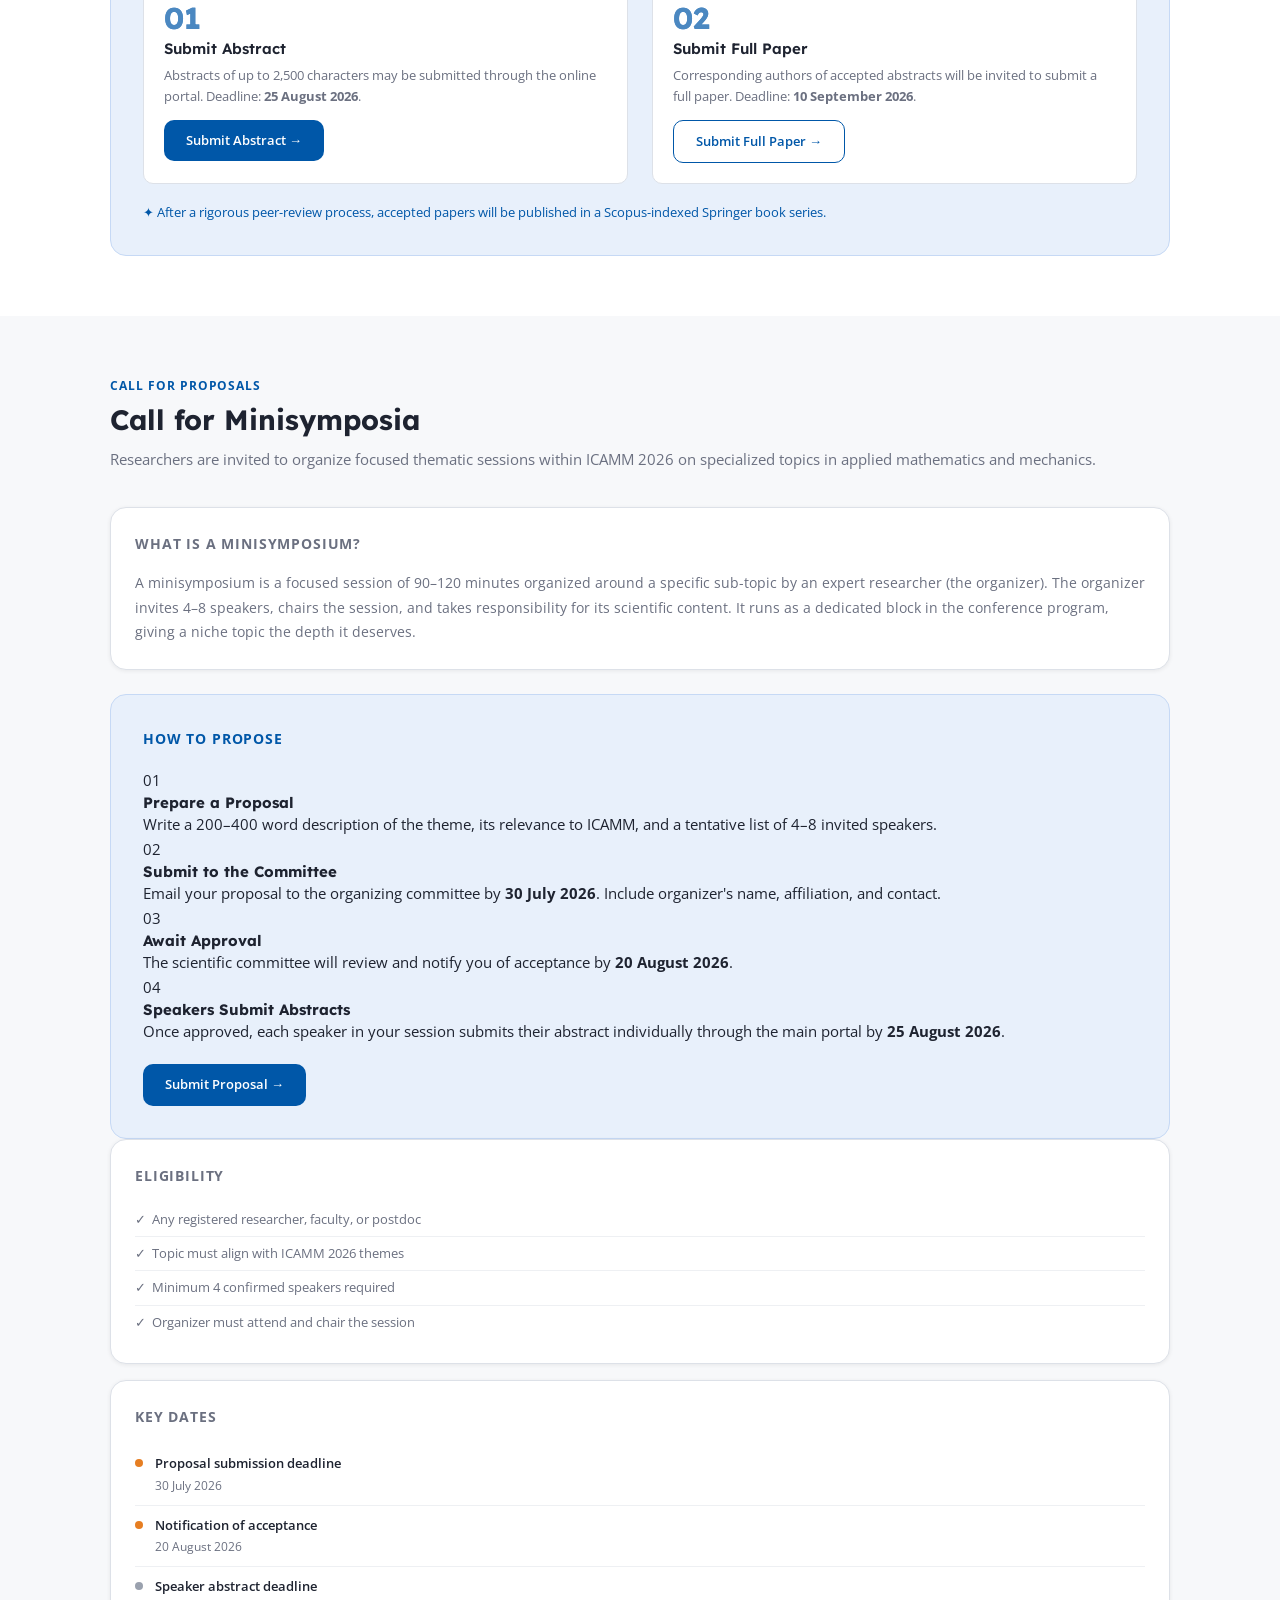
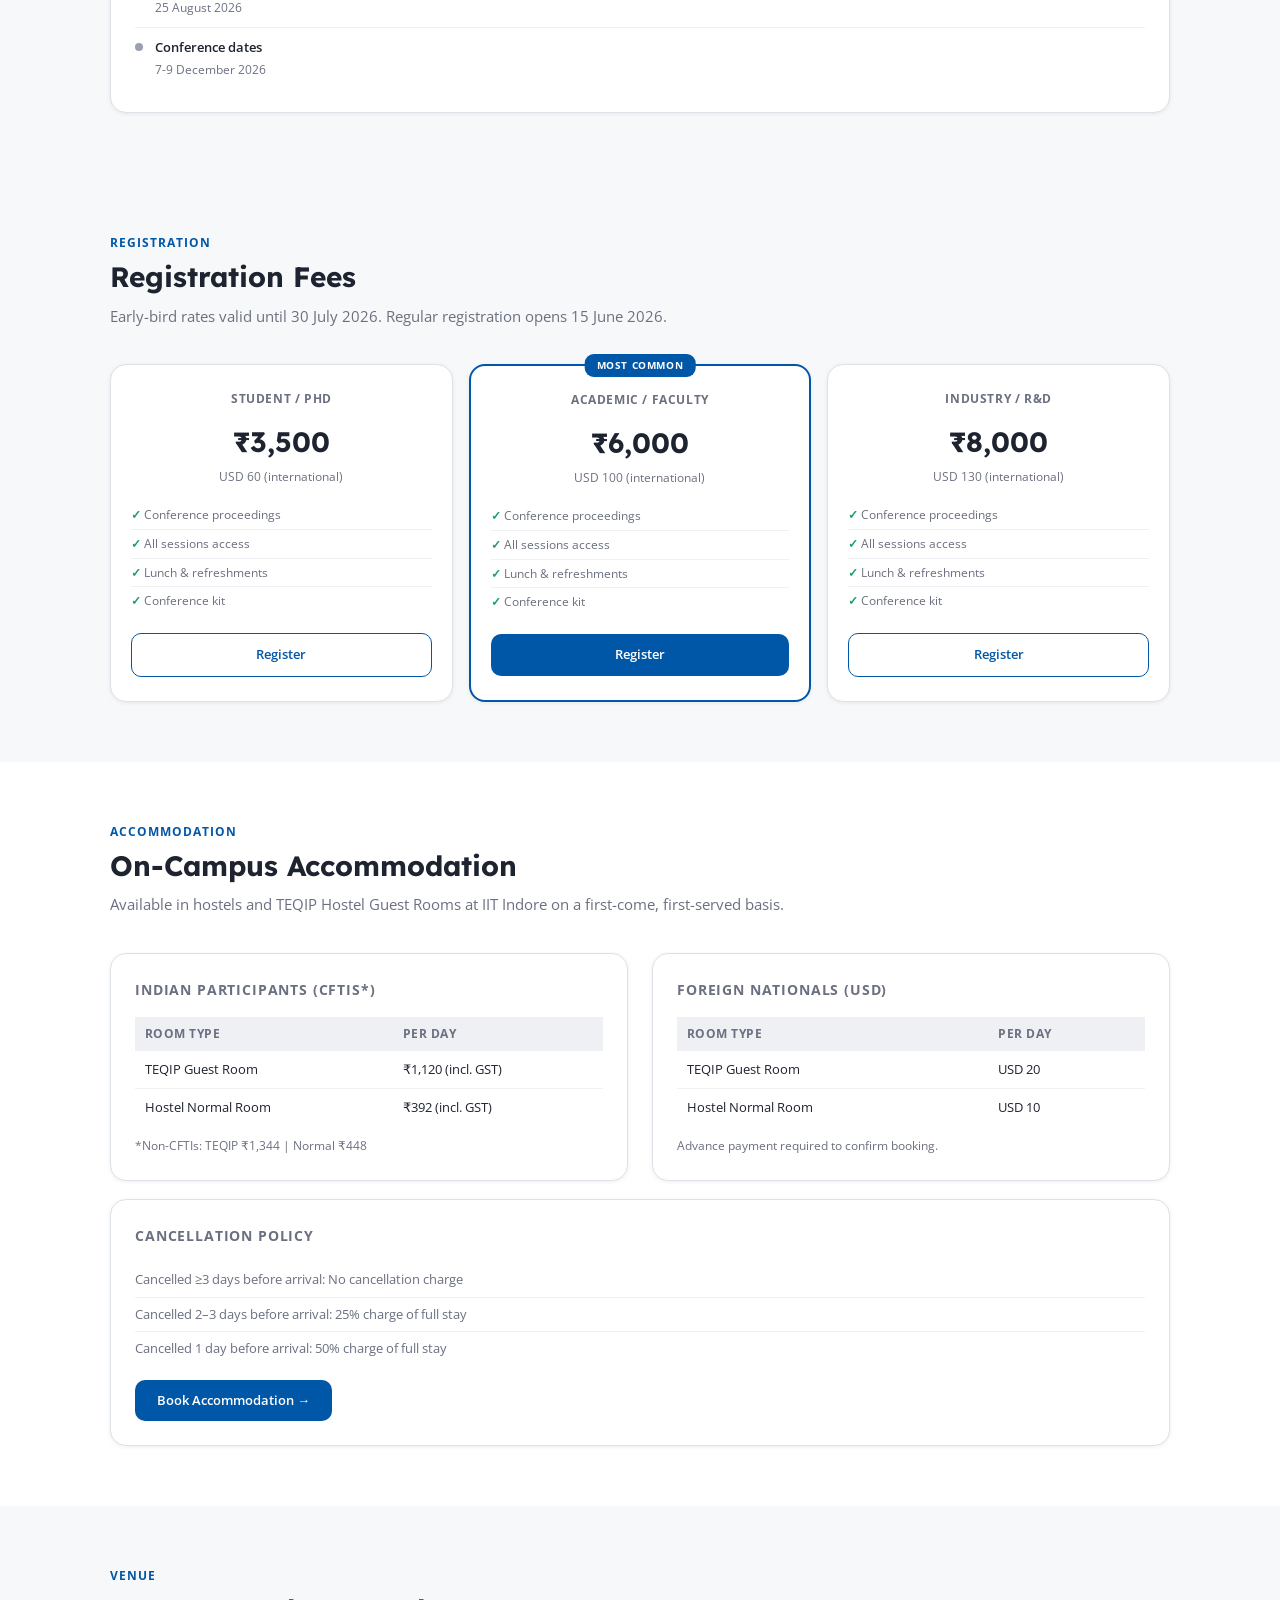
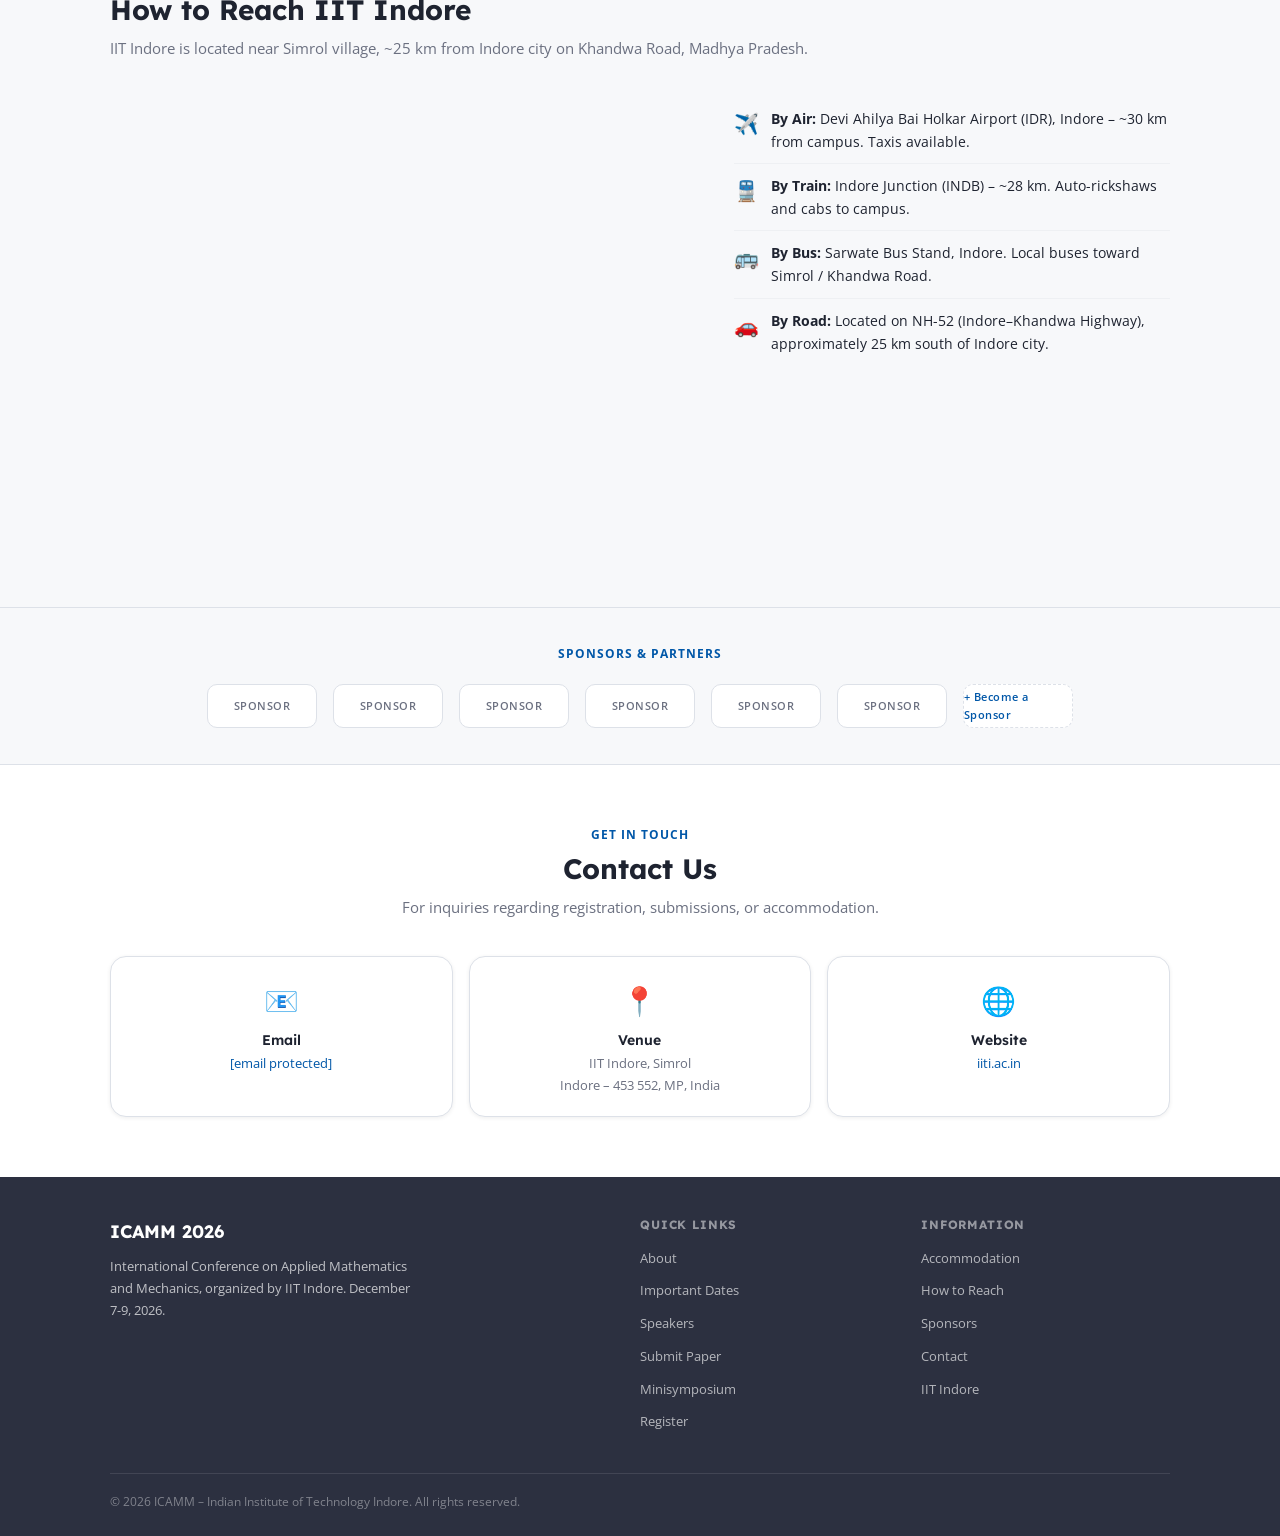
==== commit 7306b13f: "adjust the grid behaviour of org committee" ====
--- a/index.html
+++ b/index.html
@@ -33,7 +33,6 @@
         <li><a href="#dates">Dates</a></li>
         <li><a href="#topics">Topics</a></li>
         <li><a href="#speakers">Speakers</a></li>
-        <li><a href="#submission">Submit</a></li>
         <li><a href="#minisymposium">Minisymposium</a></li>
         <li><a href="#registration">Register</a></li>
         <li><a href="#contact">Contact</a></li>
--- a/style.css
+++ b/style.css
@@ -11,7 +11,7 @@
       --warn:        #e67e22;
       --gray-50:     #f7f8fa;
       --gray-100:    #eef0f3;
-      --gray-90:    #dde1e8;
+      --gray-200:    #dde1e8;
       --gray-400:    #9aa1ae;
       --gray-600:    #5c6370;
       --gray-800:    #2c3040;
@@ -46,7 +46,7 @@
     .navbar {
       position: sticky; top: 0; z-index: 100;
       background: var(--white);
-      border-bottom: 1px solid var(--gray-90);
+      border-bottom: 1px solid var(--gray-200);
       box-shadow: var(--shadow-sm);
     }
     .navbar-inner {
@@ -85,7 +85,7 @@
     /* Mobile nav */
     @media (max-width: 768px) {
       .hamburger { display: block; }
-      .nav-links { display: none; flex-direction: column; gap: 4px; position: absolute; top: 60px; left: 0; right: 0; background: var(--white); border-bottom: 1px solid var(--gray-90); padding: 12px 16px; box-shadow: var(--shadow-md); }
+      .nav-links { display: none; flex-direction: column; gap: 4px; position: absolute; top: 60px; left: 0; right: 0; background: var(--white); border-bottom: 1px solid var(--gray-200); padding: 12px 16px; box-shadow: var(--shadow-md); }
       .nav-links.open { display: flex; }
       .nav-links a { font-size: 14px; }
       .nav-cta { margin-left: 0; }
@@ -114,10 +114,9 @@
         linear-gradient(to bottom, rgba(0,0,0,0.10) 0%, rgba(0,0,0,0.25) 100%);
       z-index: 1;
     }
-    .hero-inner { position: relative; z-index: 2; }
+    .hero-inner { position: relative; z-index: 2; display: grid; grid-template-columns: 1fr auto; gap: 40px; align-items: center; }
     .hero h1, .hero h2 { text-shadow: 0 2px 18px rgba(0,0,0,0.55); }
     .hero-tag { text-shadow: 0 1px 8px rgba(0,0,0,0.4); }
-    .hero-inner { display: grid; grid-template-columns: 1fr auto; gap: 40px; align-items: center; }
     @media (max-width: 700px) { .hero-inner { grid-template-columns: 1fr; } }
 
     .hero-tag {
@@ -193,7 +192,7 @@
     .info-row { display: grid; grid-template-columns: repeat(3, 1fr); gap: 16px; margin-top: 36px; }
     @media (max-width: 768px) { .info-row { grid-template-columns: 1fr; } }
     .info-card {
-      background: var(--white); border: 1px solid var(--gray-90);
+      background: var(--white); border: 1px solid var(--gray-200);
       border-radius: var(--radius-lg); padding: 22px 18px;
       box-shadow: var(--shadow-sm);
     }
@@ -207,7 +206,7 @@
     @media (max-width: 700px) { .dates-news-grid { grid-template-columns: 1fr; } }
 
     .card {
-      background: var(--white); border: 1px solid var(--gray-90);
+      background: var(--white); border: 1px solid var(--gray-200);
       border-radius: var(--radius-lg); padding: 24px;
       box-shadow: var(--shadow-sm);
     }
@@ -243,7 +242,7 @@
     /* ── SPEAKERS ── */
     .speakers-grid { display: grid; grid-template-columns: repeat(auto-fill, minmax(200px, 1fr)); gap: 20px; }
     .speaker-card {
-      background: var(--white); border: 1px solid var(--gray-90);
+      background: var(--white); border: 1px solid var(--gray-200);
       border-radius: var(--radius-lg); padding: 22px 18px; text-align: center;
       box-shadow: var(--shadow-sm); transition: box-shadow 0.2s, transform 0.2s;
     }
@@ -263,7 +262,7 @@
     .reg-grid { display: grid; grid-template-columns: repeat(3, 1fr); gap: 16px; }
     @media (max-width: 700px) { .reg-grid { grid-template-columns: 1fr; } }
     .reg-card {
-      background: var(--white); border: 1px solid var(--gray-90);
+      background: var(--white); border: 1px solid var(--gray-200);
       border-radius: var(--radius-lg); padding: 24px 20px; text-align: center;
       box-shadow: var(--shadow-sm); position: relative;
     }
@@ -304,13 +303,13 @@
 
     /* ── SPONSORS ── */
     .sponsors-strip {
-      background: var(--gray-50); border-top: 1px solid var(--gray-90); border-bottom: 1px solid var(--gray-90);
+      background: var(--gray-50); border-top: 1px solid var(--gray-200); border-bottom: 1px solid var(--gray-200);
       padding: 36px 0;
     }
     .sponsors-logos { display: flex; flex-wrap: wrap; gap: 16px; align-items: center; justify-content: center; margin-top: 20px; }
     .sponsor-logo {
       width: 110px; height: 44px; background: var(--white);
-      border: 1px solid var(--gray-90); border-radius: var(--radius-md);
+      border: 1px solid var(--gray-200); border-radius: var(--radius-md);
       display: flex; align-items: center; justify-content: center;
       font-size: 11px; color: var(--text-muted); font-weight: 600; letter-spacing: 0.04em;
     }
@@ -326,7 +325,7 @@
     .map-placeholder {
       background: var(--gray-100); border-radius: var(--radius-lg);
       height: 260px; display: flex; flex-direction: column; align-items: center; justify-content: center;
-      color: var(--text-muted); font-size: 13px; border: 1px solid var(--gray-90); gap: 8px;
+      color: var(--text-muted); font-size: 13px; border: 1px solid var(--gray-200); gap: 8px;
     }
     .reach-list { list-style: none; font-size: 14px; }
     .reach-list li { padding: 10px 0; border-bottom: 1px solid var(--gray-100); display: flex; gap: 12px; }
@@ -337,7 +336,7 @@
     .contact-grid { display: grid; grid-template-columns: repeat(3, 1fr); gap: 16px; }
     @media (max-width: 700px) { .contact-grid { grid-template-columns: 1fr; } }
     .contact-card {
-      background: var(--white); border: 1px solid var(--gray-90);
+      background: var(--white); border: 1px solid var(--gray-200);
       border-radius: var(--radius-lg); padding: 20px;
       text-align: center; box-shadow: var(--shadow-sm);
     }
@@ -368,7 +367,7 @@
     .dropdown-menu {
       display: none;
       position: absolute; top: calc(100% + 8px); left: 0;
-      background: var(--white); border: 1px solid var(--gray-90);
+      background: var(--white); border: 1px solid var(--gray-200);
       border-radius: var(--radius-md); box-shadow: var(--shadow-md);
       list-style: none; min-width: 90px; z-index: 90;
       padding: 6px 0; overflow: hidden;
@@ -417,10 +416,10 @@
       display: flex; align-items: center; justify-content: center;
       transition: background 0.15s;
     }
-    .orgcom-close:hover { background: var(--gray-90); }
+    .orgcom-close:hover { background: var(--gray-200); }
 
     .orgcom-tabs {
-      display: flex; gap: 0; border-bottom: 1px solid var(--gray-90);
+      display: flex; gap: 0; border-bottom: 1px solid var(--gray-200);
       padding: 0 20px; flex-shrink: 0; overflow-x: auto;
       scrollbar-width: none;
     }
@@ -445,26 +444,25 @@
 
     .orgcom-grid {
       display: grid;
-      grid-template-columns: repeat(auto-fill, minmax(190px, 1fr));
+      grid-template-columns: repeat(auto-fit, 220px);
       gap: 16px;
     }
 
     .orgcom-card {
-      background: var(--gray-50); border: 1px solid var(--gray-90);
-      border-radius: var(--radius-md); padding: 20px 16px; text-align: center;
+      background: var(--gray-50); border: 1px solid var(--gray-200);
+      border-radius: var(--radius-md); overflow: hidden; text-align: center;
       transition: box-shadow 0.2s, transform 0.2s;
     }
     .orgcom-card:hover { box-shadow: var(--shadow-md); transform: translateY(-2px); }
     .orgcom-avatar {
-      width: 56px; height: 56px; border-radius: 50%;
-      margin: 0 auto 12px;
+      width: 100%; aspect-ratio: 1 / 1; border-radius: 0; margin: 0;
       background: var(--blue-light); color: var(--blue);
       display: flex; align-items: center; justify-content: center;
-      font-family: 'Lexend', sans-serif; font-size: 16px; font-weight: 600;
-    }
-    .orgcom-name { font-size: 14px; font-weight: 600; color: var(--text); margin-bottom: 3px; }
-    .orgcom-role { font-size: 12px; font-weight: 500; color: var(--blue); margin-bottom: 2px; }
-    .orgcom-dept { font-size: 11px; color: var(--text-muted); line-height: 1.4; }
+      font-family: 'Lexend', sans-serif; font-size: 40px; font-weight: 600;
+    }
+    .orgcom-name { font-size: 13px; font-weight: 600; color: var(--text); margin: 10px 10px 3px; }
+    .orgcom-role { font-size: 11px; font-weight: 500; color: var(--blue); margin: 0 10px 3px; }
+    .orgcom-dept { font-size: 10px; color: var(--text-muted); line-height: 1.4; margin: 0 10px 12px; }
 
     /* ── UTILITY ── */
     .text-center { text-align: center; }
@@ -477,6 +475,7 @@
     .hero-stats   { animation: fadeUp 0.6s 0.2s ease both; }
 
     img.orgcom-avatar {
-    object-fit: cover;
-    object-position: top;
-  }+      width: 100%; aspect-ratio: 1 / 1;
+      object-fit: cover; object-position: center 20%;
+      display: block; border-radius: 0;
+    }
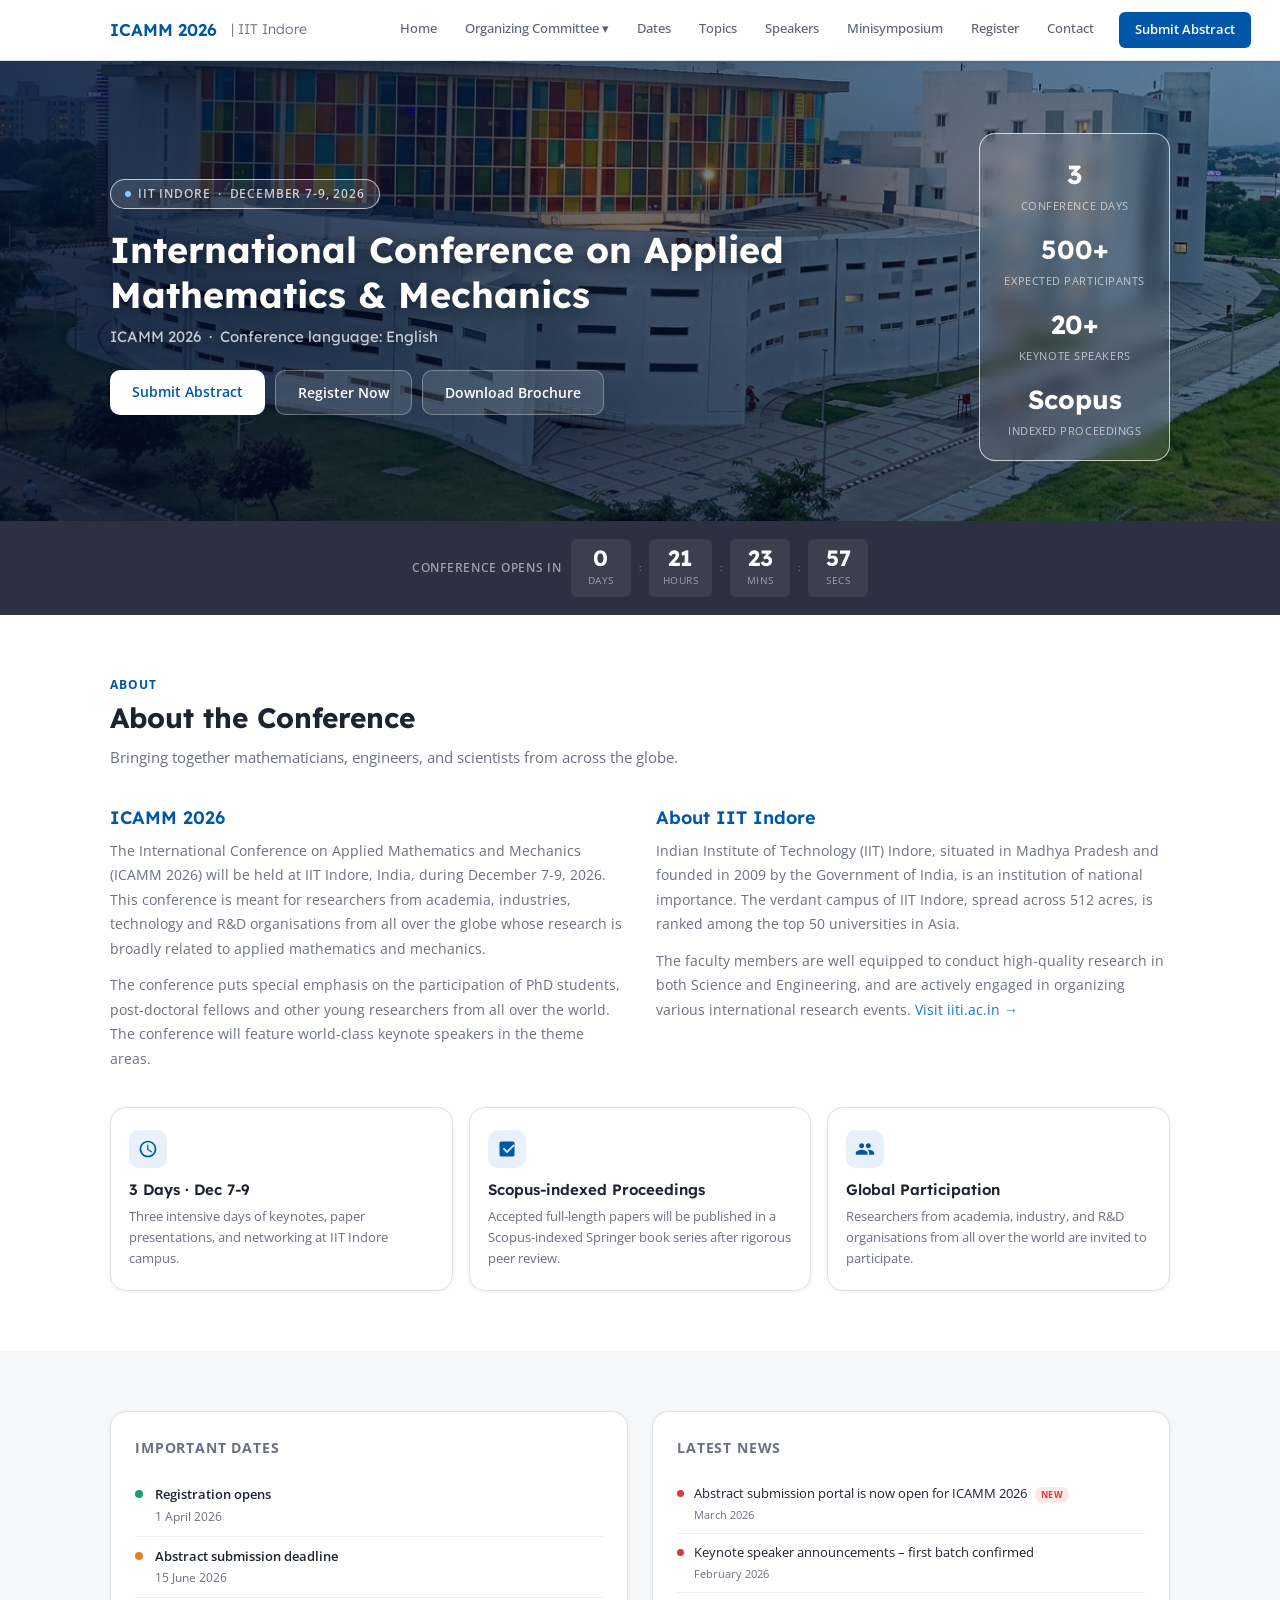
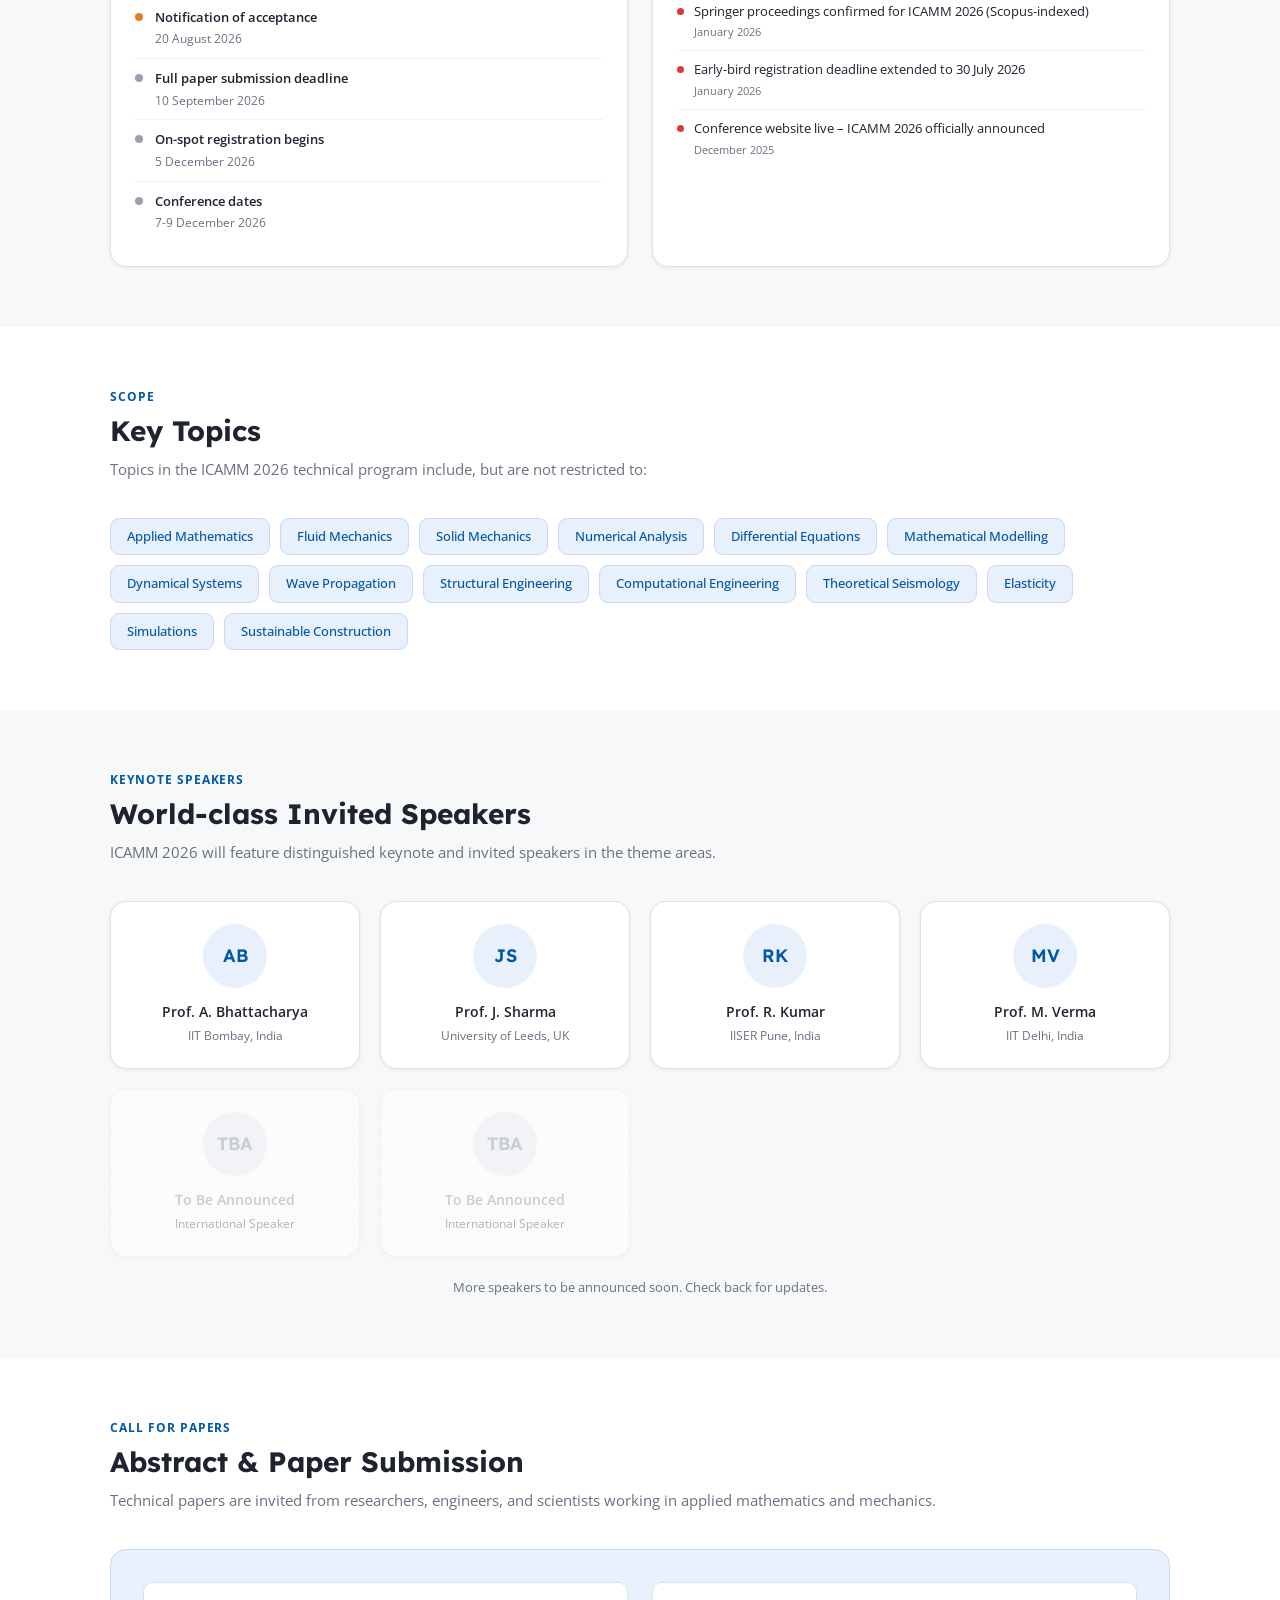
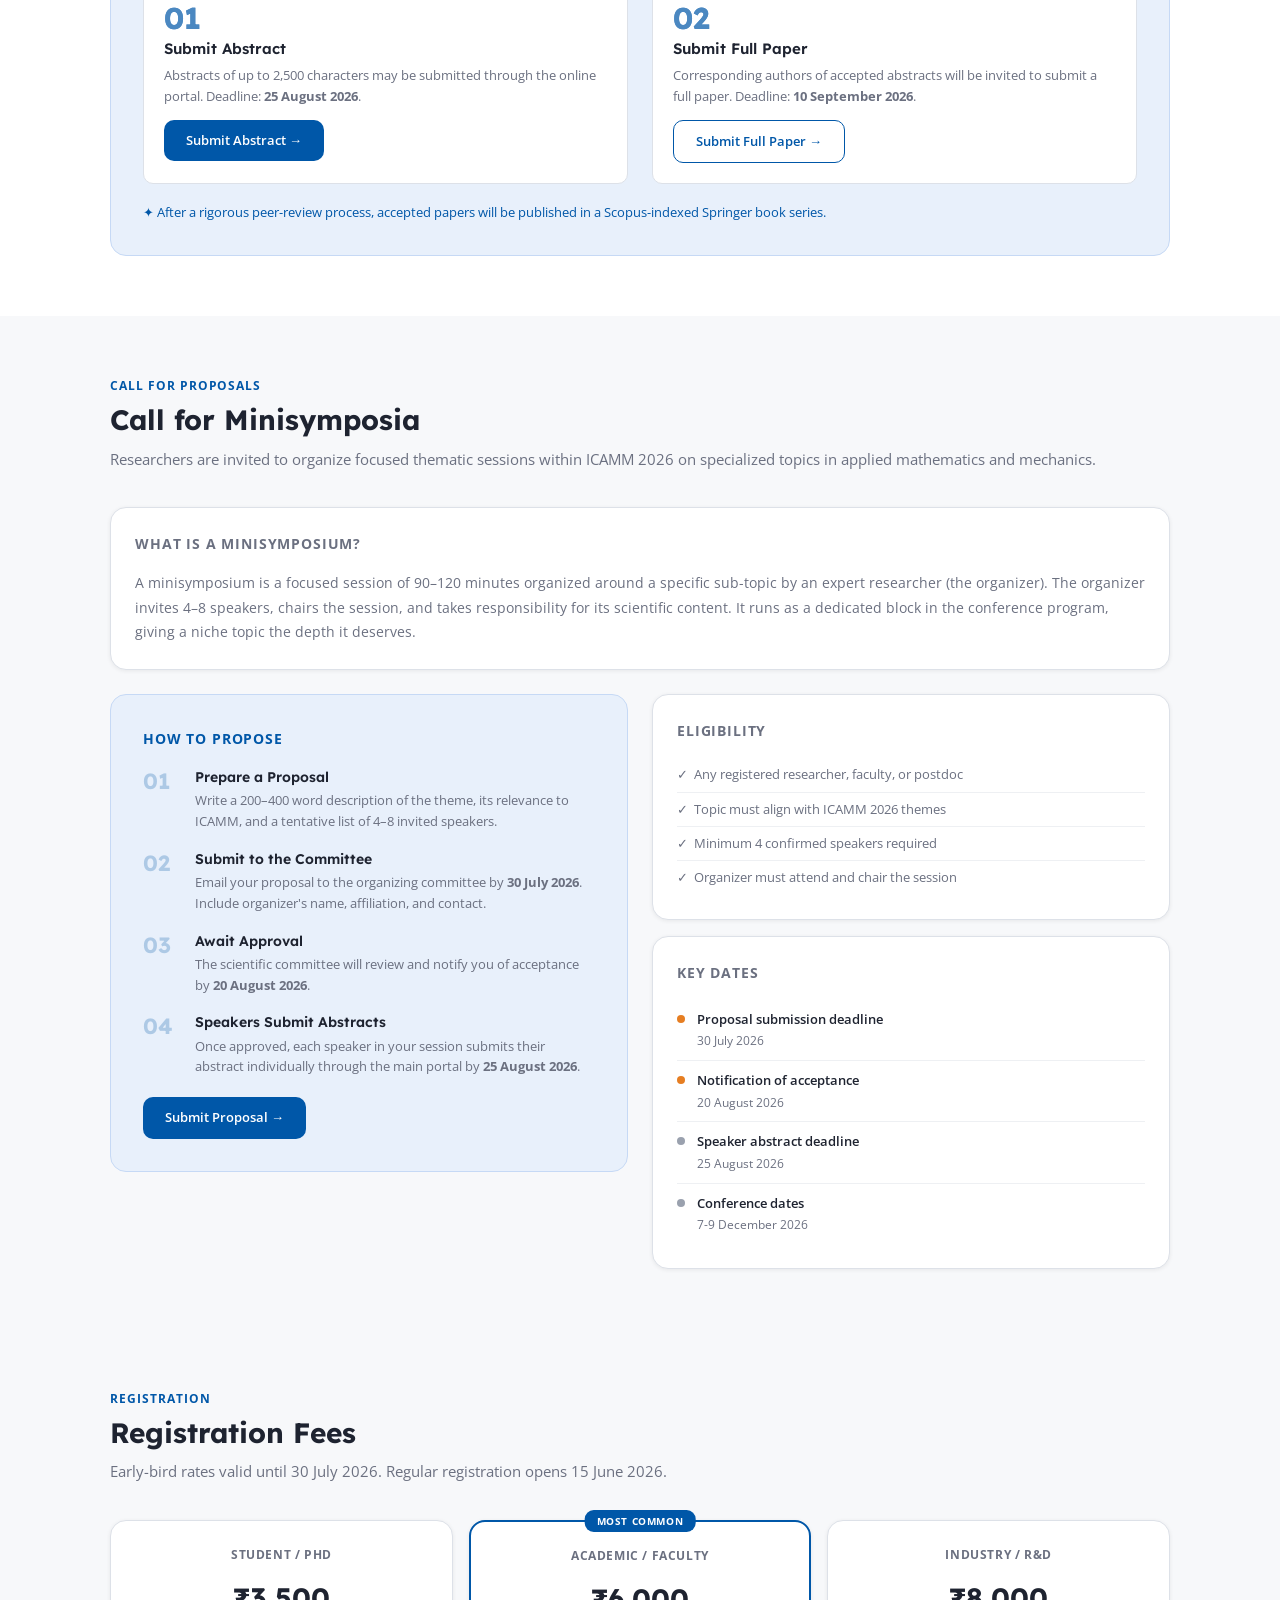
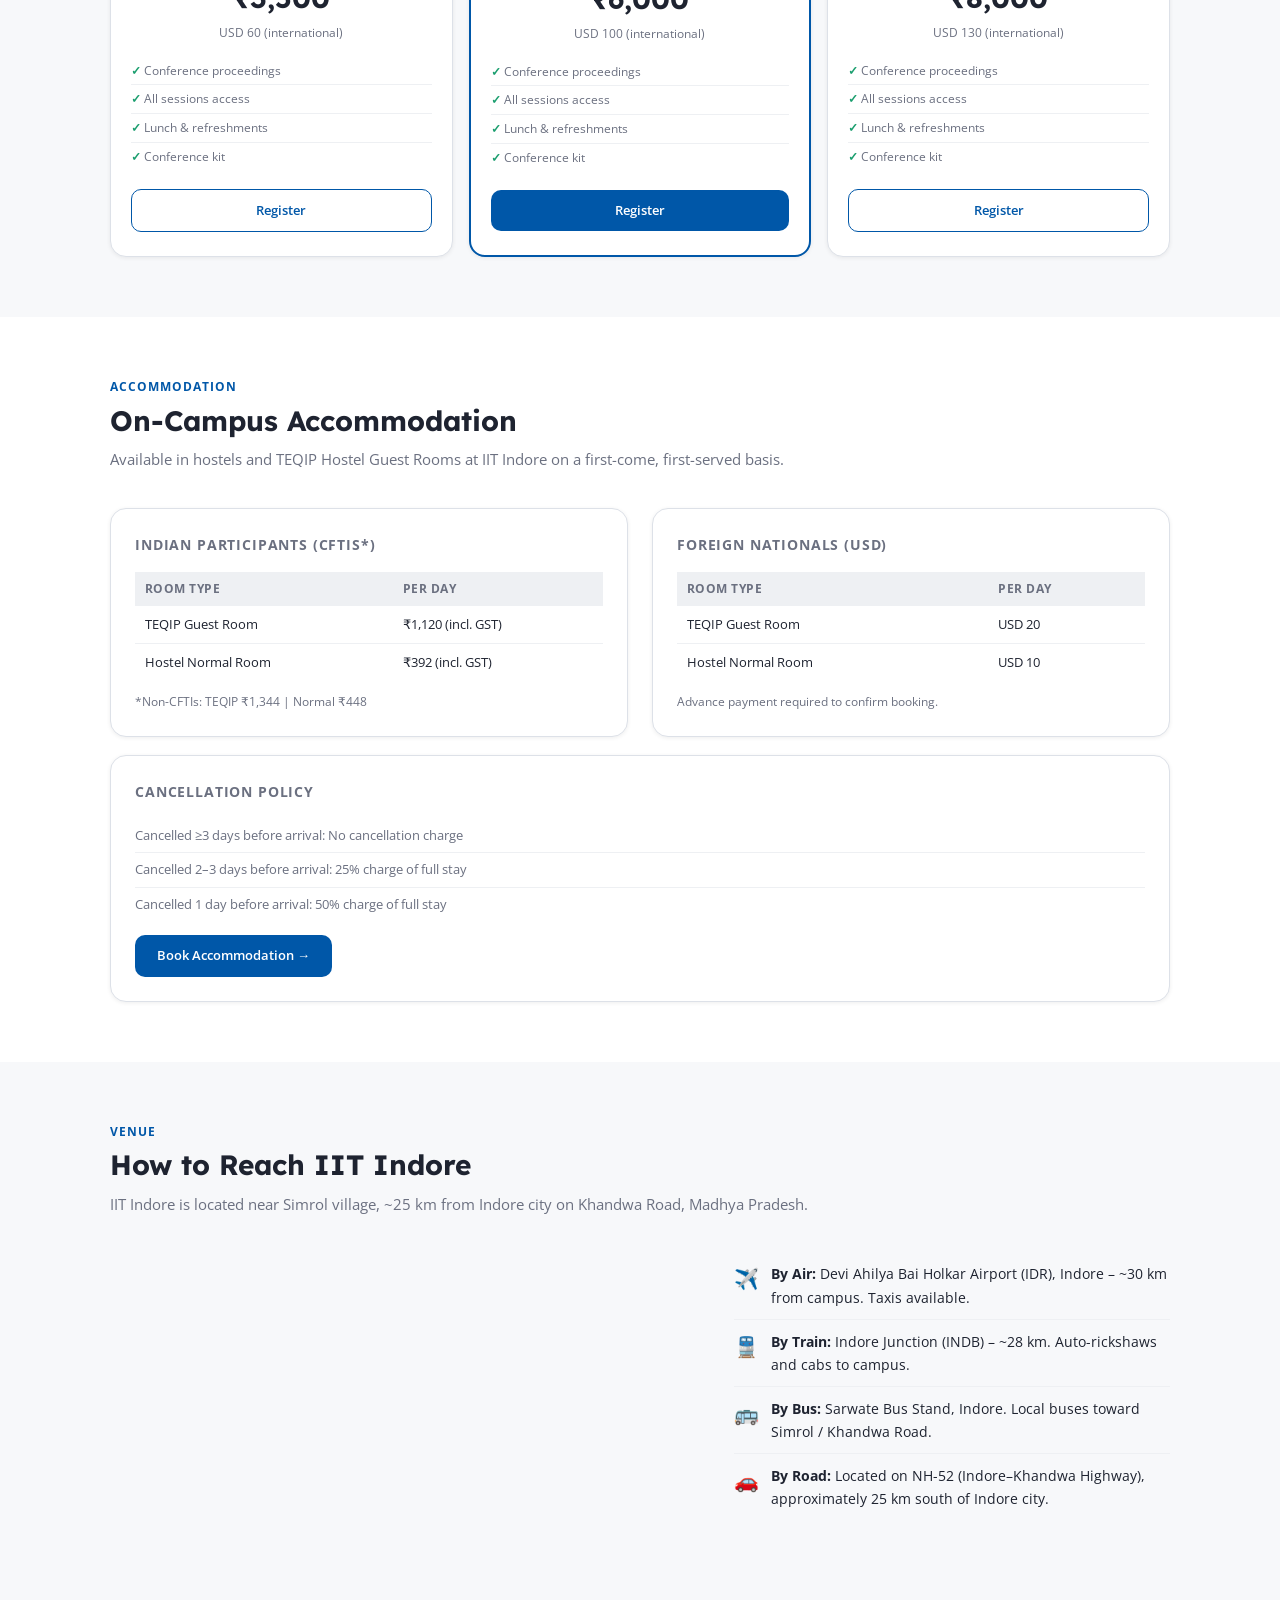
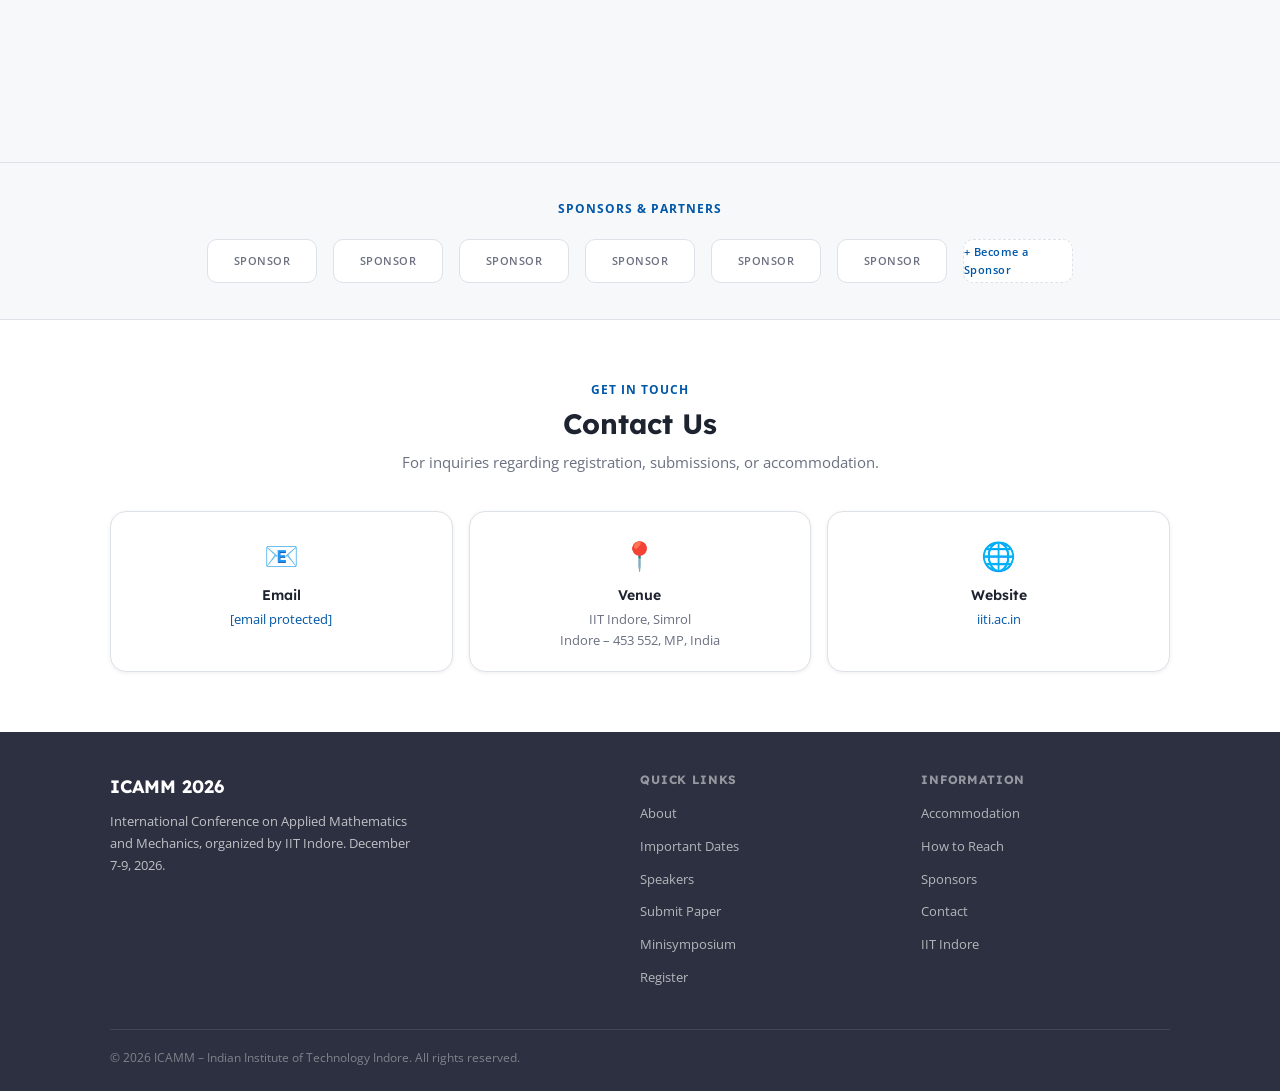
==== commit 47526c8f: "changes in dates also separte the class of multisymposium to avoid css conflitcs" ====
--- a/index.html
+++ b/index.html
@@ -144,15 +144,15 @@
           <div class="card-title">Important Dates</div>
           <div class="date-item">
             <div class="date-dot dot-open"></div>
-            <div><div class="date-item-label">Registration opens</div><div class="date-item-val">15 June 2026</div></div>
+            <div><div class="date-item-label">Registration opens</div><div class="date-item-val">1 April 2026</div></div>
           </div>
           <div class="date-item">
             <div class="date-dot dot-warn"></div>
-            <div><div class="date-item-label">Abstract submission deadline</div><div class="date-item-val">25 August 2026</div></div>
+            <div><div class="date-item-label">Abstract submission deadline</div><div class="date-item-val">15 June 2026</div></div>
           </div>
           <div class="date-item">
             <div class="date-dot dot-warn"></div>
-            <div><div class="date-item-label">Notification of acceptance</div><div class="date-item-val">30 August 2026</div></div>
+            <div><div class="date-item-label">Notification of acceptance</div><div class="date-item-val">20 August  2026</div></div>
           </div>
           <div class="date-item">
             <div class="date-dot dot-neutral"></div>
@@ -330,41 +330,41 @@
       </div>
 
       <!-- Steps + Benefits grid -->
-      <div class="mini-grid">
+      <div class="ms-layout">
 
         <div class="submit-block">
           <div class="card-title" style="color:var(--blue);margin-bottom:18px;">How to Propose</div>
-          <div class="mini-steps">
-            <div class="mini-step">
-              <div class="mini-step-num">01</div>
+          <div class="ms-steps-list">
+            <div class="ms-step">
+              <div class="ms-step-num">01</div>
               <div>
                 <h4>Prepare a Proposal</h4>
                 <p>Write a 200–400 word description of the theme, its relevance to ICAMM, and a tentative list of 4–8 invited speakers.</p>
               </div>
             </div>
-            <div class="mini-step">
-              <div class="mini-step-num">02</div>
+            <div class="ms-step">
+              <div class="ms-step-num">02</div>
               <div>
                 <h4>Submit to the Committee</h4>
                 <p>Email your proposal to the organizing committee by <strong>30 July 2026</strong>. Include organizer's name, affiliation, and contact.</p>
               </div>
             </div>
-            <div class="mini-step">
-              <div class="mini-step-num">03</div>
+            <div class="ms-step">
+              <div class="ms-step-num">03</div>
               <div>
                 <h4>Await Approval</h4>
                 <p>The scientific committee will review and notify you of acceptance by <strong>20 August 2026</strong>.</p>
               </div>
             </div>
-            <div class="mini-step">
-              <div class="mini-step-num">04</div>
+            <div class="ms-step">
+              <div class="ms-step-num">04</div>
               <div>
                 <h4>Speakers Submit Abstracts</h4>
                 <p>Once approved, each speaker in your session submits their abstract individually through the main portal by <strong>25 August 2026</strong>.</p>
               </div>
             </div>
           </div>
-          <a href="mailto:icamm2026@iiti.ac.in" class="btn btn-primary" style="display:inline-block;margin-top:20px;font-size:13px">Submit Proposal →</a>
+          <a href="/cdn-cgi/l/email-protection#721b11131f1f40424044321b1b061b5c13115c1b1c" class="btn btn-primary" style="display:inline-block;margin-top:20px;font-size:13px">Submit Proposal →</a>
         </div>
 
         <div style="display:flex;flex-direction:column;gap:16px;">
@@ -603,7 +603,7 @@
       <div class="orgcom-section-label">Core Organising Team</div>
       <div class="orgcom-grid">
         <div class="orgcom-card">
-          <img class="orgcom-avatar" src="images/sandeep_c.jpeg" alt="Dr. Sandeep Chaudhary" onerror="this.outerHTML='<div class=\'orgcom-avatar\'>SS</div>'">
+          <img class="orgcom-avatar" src="images/sandeep_c.png" alt="Dr. Sandeep Chaudhary" onerror="this.outerHTML='<div class=\'orgcom-avatar\'>SS</div>'">
           <div class="orgcom-name">Dr. Sandeep Chaudhary</div>
                     <div class="orgcom-dept">Dept. of Civil Engineering, IIT Indore</div>
         </div>
@@ -613,7 +613,7 @@
                     <div class="orgcom-dept">Dept. of Biosciences and Biomedical Engineering, IIT Indore</div>
         </div>
         <div class="orgcom-card">
-          <img class="orgcom-avatar" src="images/abhirup_d.jpeg" alt="Dr. Abhirup Datta" onerror="this.outerHTML='<div class=\'orgcom-avatar\'>AK</div>'">
+          <img class="orgcom-avatar" src="images/abhirup_d.png" alt="Dr. Abhirup Datta" onerror="this.outerHTML='<div class=\'orgcom-avatar\'>AK</div>'">
           <div class="orgcom-name">Dr. Abhirup Datta</div>
                     <div class="orgcom-dept">Dept. of Astronomy, Astrophysics and Space Engineering, IIT Indore</div>
         </div>
--- a/style.css
+++ b/style.css
@@ -445,7 +445,8 @@
     .orgcom-grid {
       display: grid;
       grid-template-columns: repeat(auto-fit, 220px);
-      gap: 16px;
+      gap: 30px;
+      justify-content: center;
     }
 
     .orgcom-card {
@@ -464,6 +465,21 @@
     .orgcom-role { font-size: 11px; font-weight: 500; color: var(--blue); margin: 0 10px 3px; }
     .orgcom-dept { font-size: 10px; color: var(--text-muted); line-height: 1.4; margin: 0 10px 12px; }
 
+    /* ── MINISYMPOSIUM ── */
+    .ms-layout {
+      display: grid; grid-template-columns: 1fr 1fr; gap: 24px; align-items: start;
+    }
+    @media (max-width: 700px) { .ms-layout { grid-template-columns: 1fr; } }
+    .ms-steps-list { display: flex; flex-direction: column; gap: 18px; }
+    .ms-step       { display: flex; gap: 16px; align-items: flex-start; }
+    .ms-step-num {
+      font-family: 'Lexend', sans-serif; font-size: 22px; font-weight: 700;
+      color: var(--blue); opacity: 0.25;
+      min-width: 36px; line-height: 1.2; flex-shrink: 0;
+    }
+    .ms-step h4 { font-size: 14px; font-weight: 600; margin-bottom: 4px; }
+    .ms-step p  { font-size: 13px; color: var(--text-muted); line-height: 1.6; }
+
     /* ── UTILITY ── */
     .text-center { text-align: center; }
     .mt-4  { margin-top: 16px; }
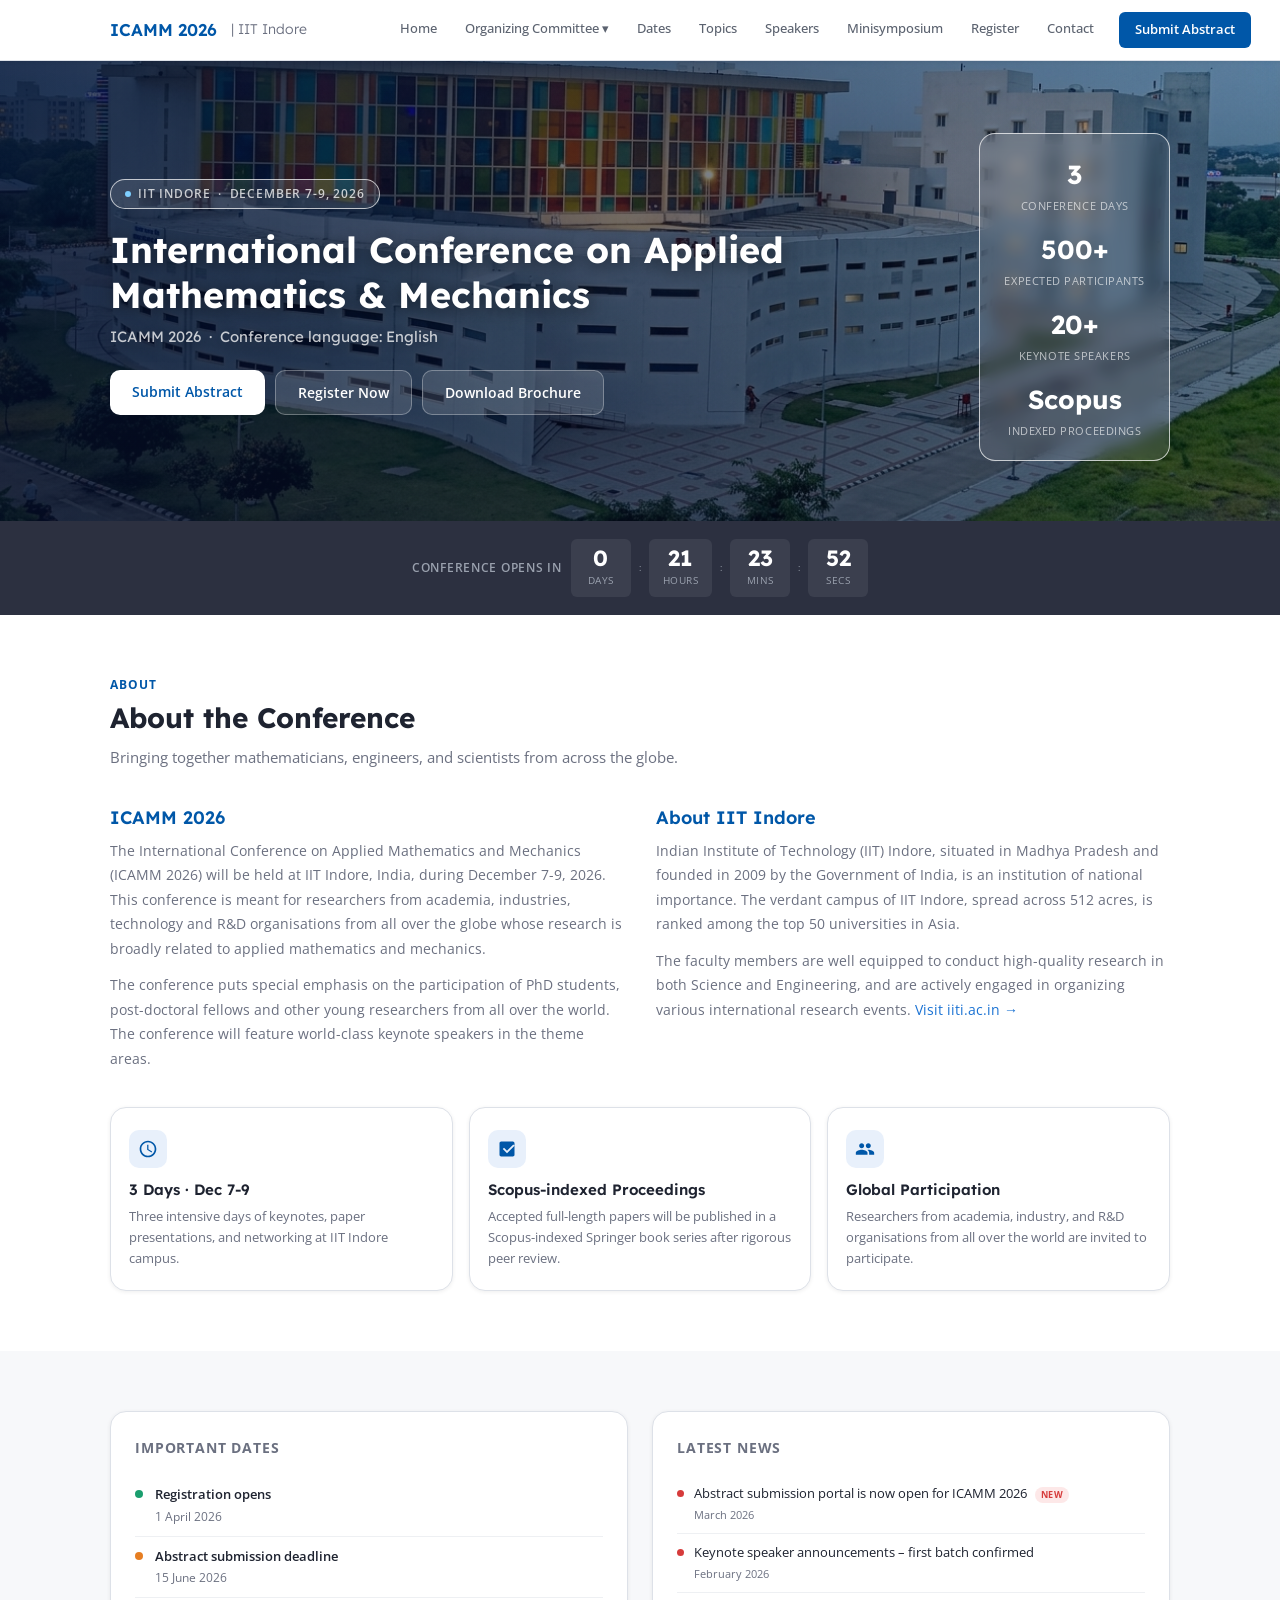
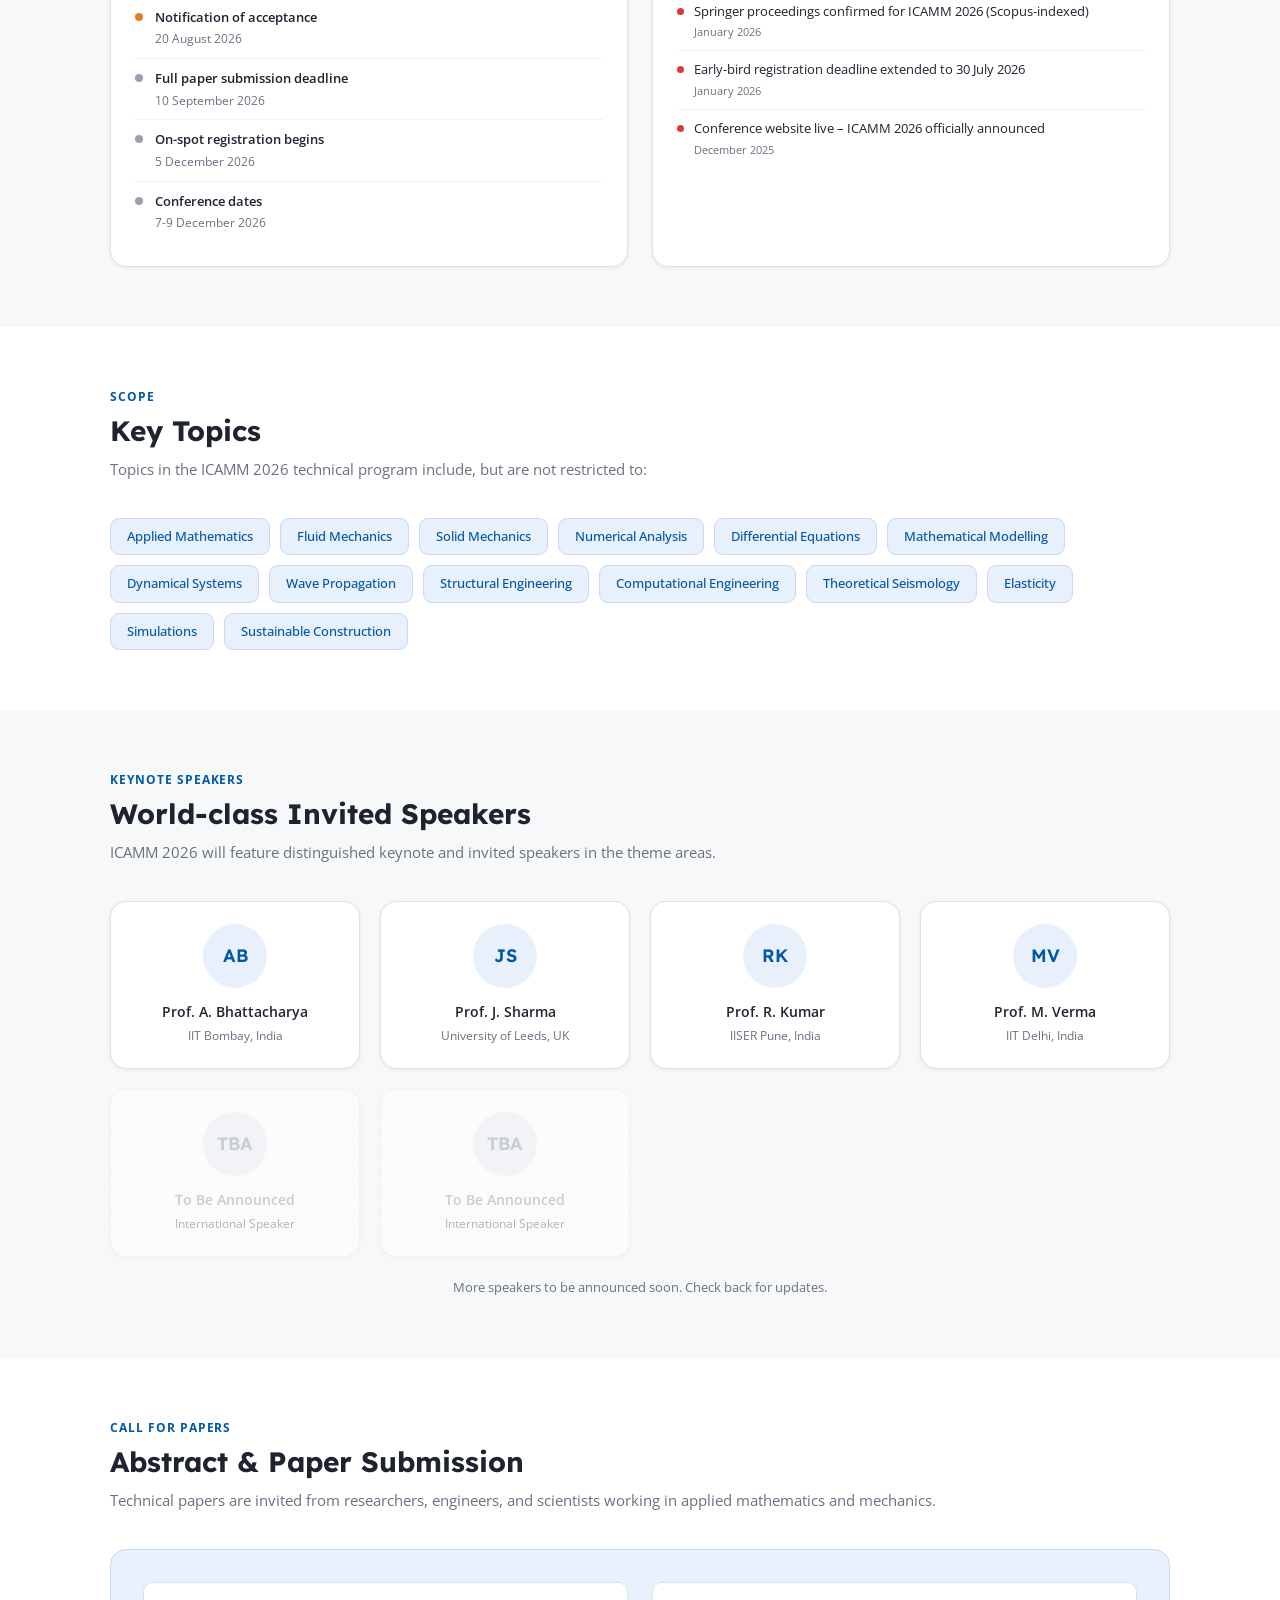
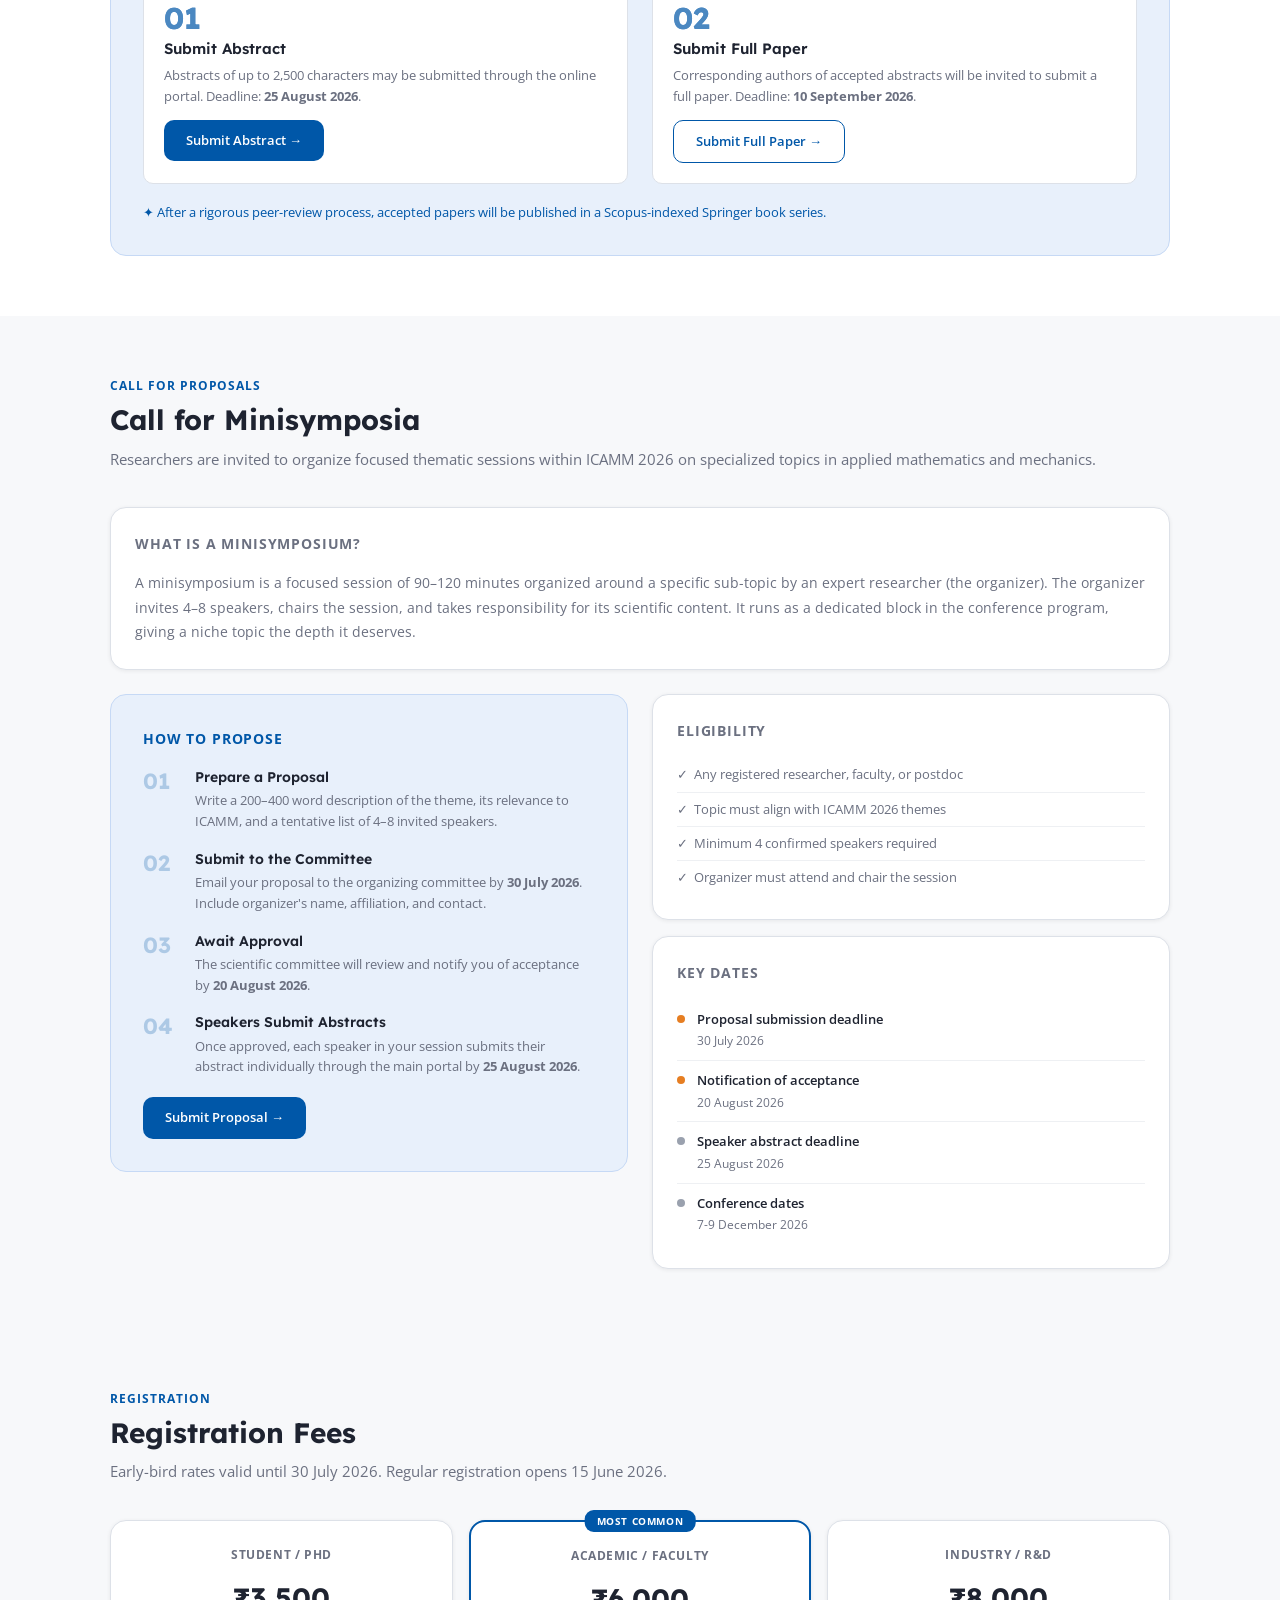
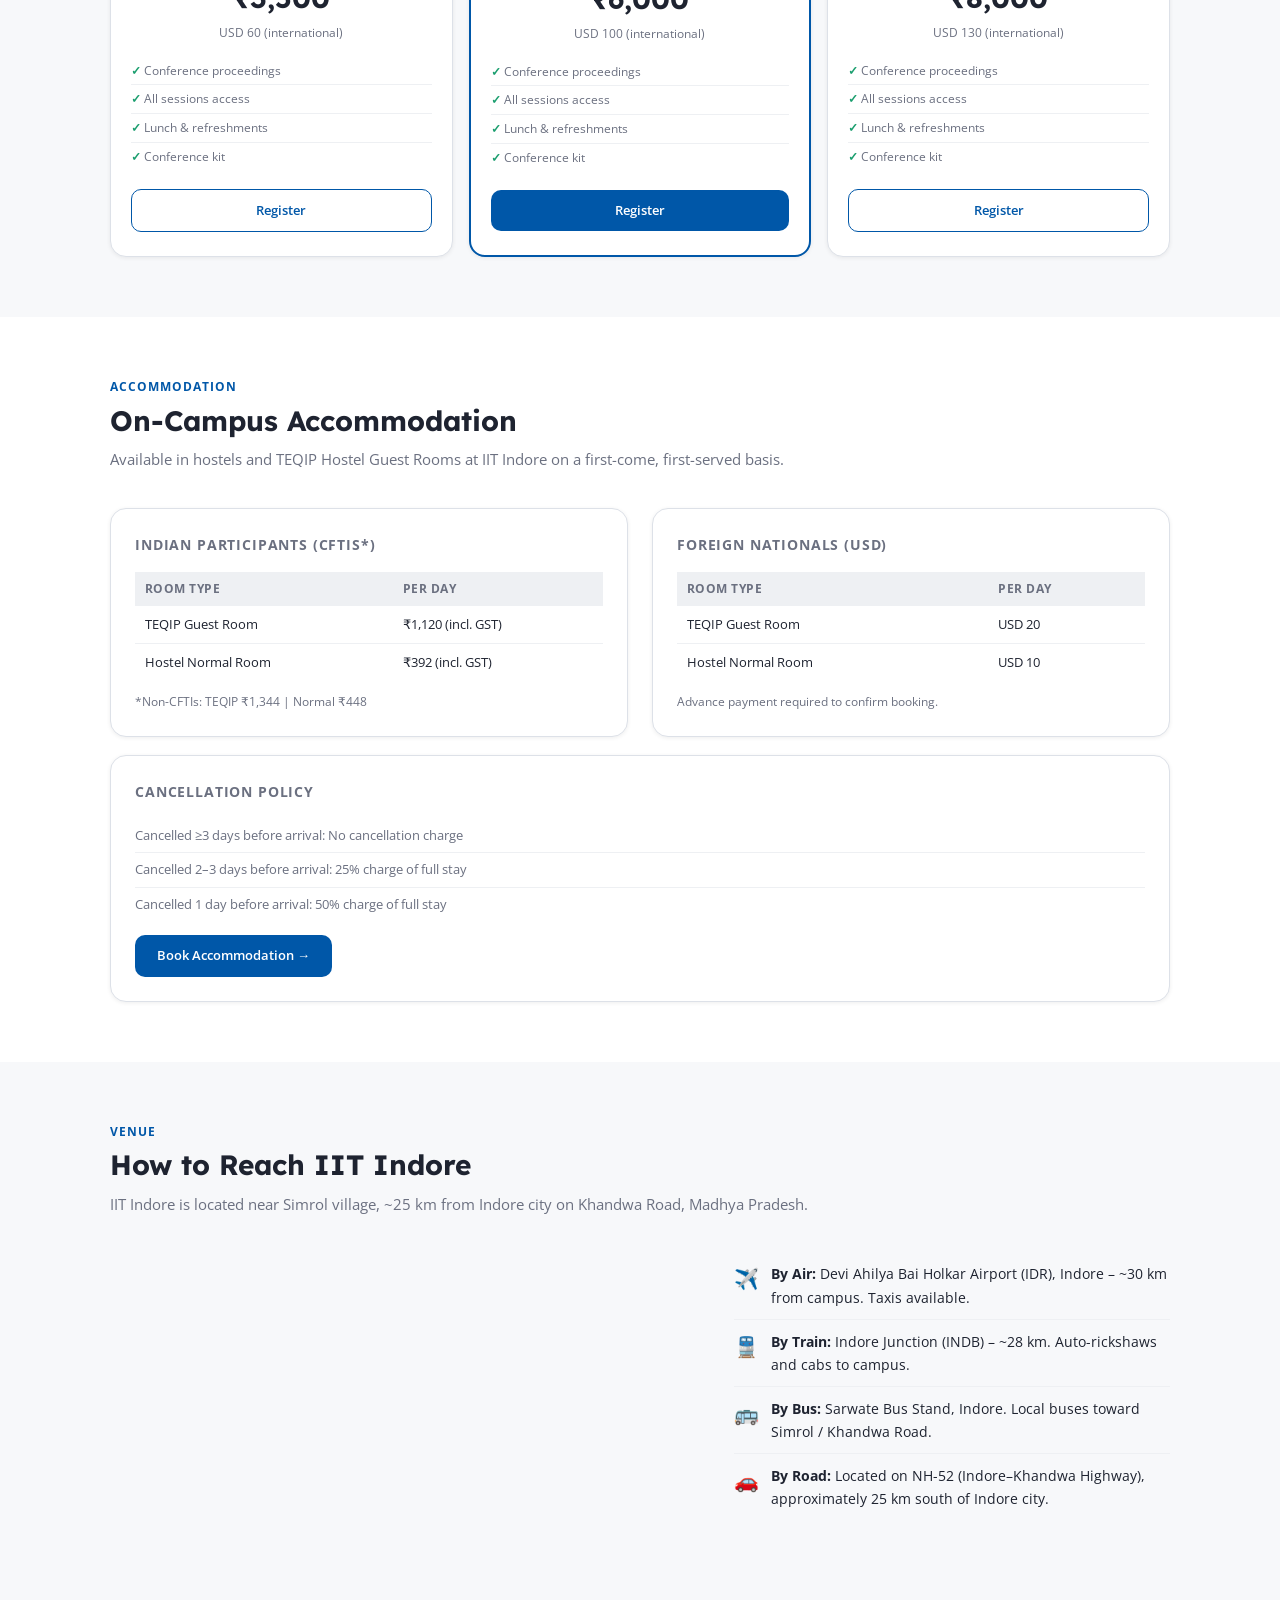
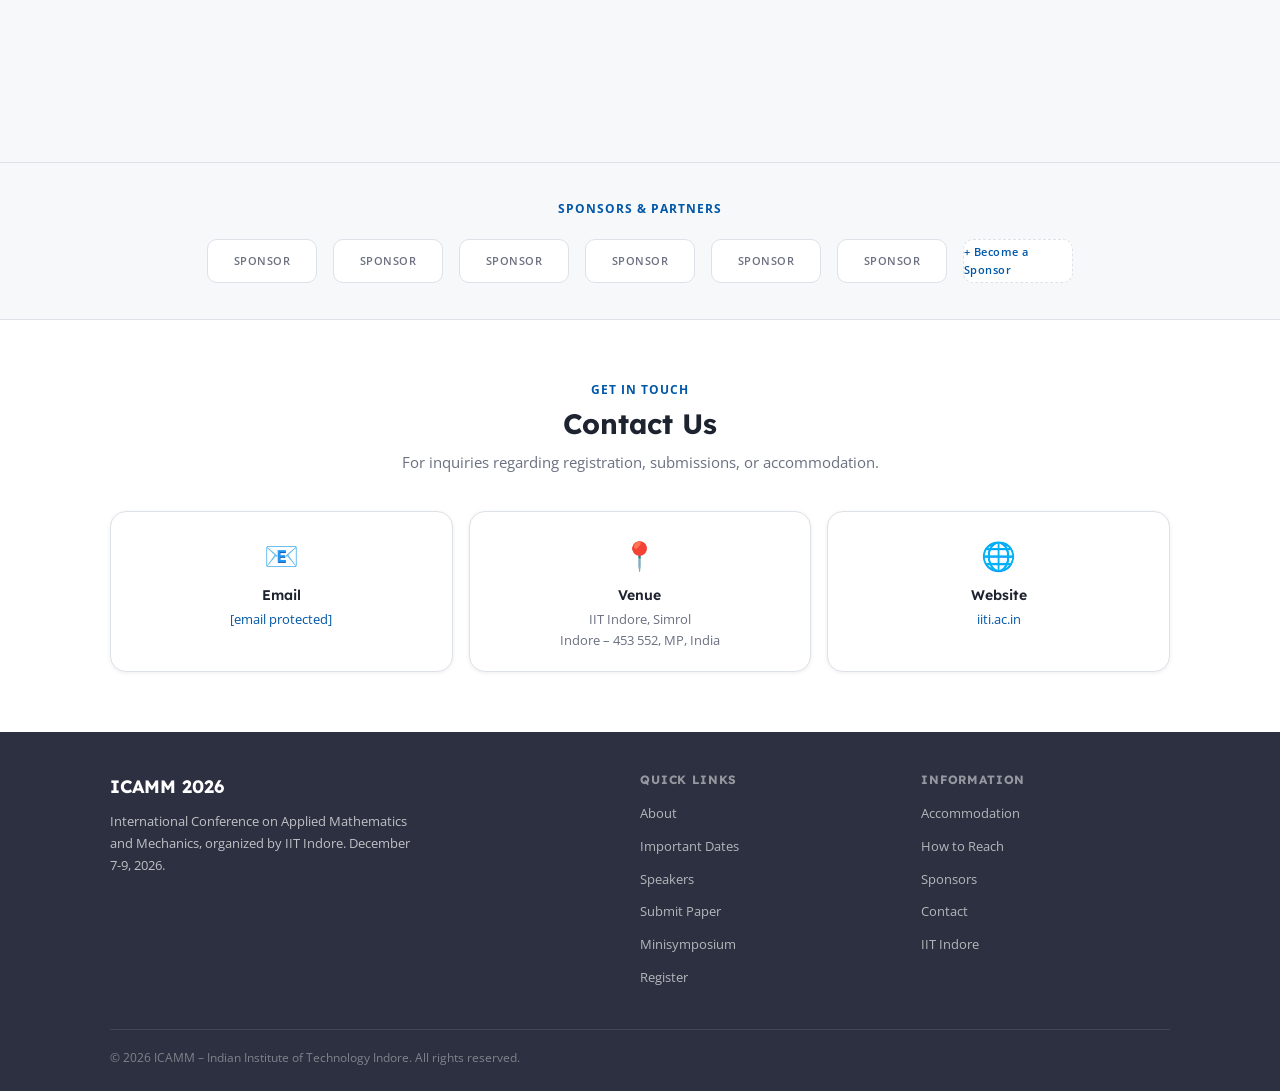
==== commit 1838c502: "change the broken iiti url at the footer" ====
--- a/index.html
+++ b/index.html
@@ -652,7 +652,7 @@
             <li><a href="#reach">How to Reach</a></li>
             <li><a href="#sponsors">Sponsors</a></li>
             <li><a href="#contact">Contact</a></li>
-            <li><a href="https://iiti.ac.in" target="_blank">IIT Indore</a></li>
+            <li><a href="https://www.iiti.ac.in" target="_blank">IIT Indore</a></li>
           </ul>
         </div>
 
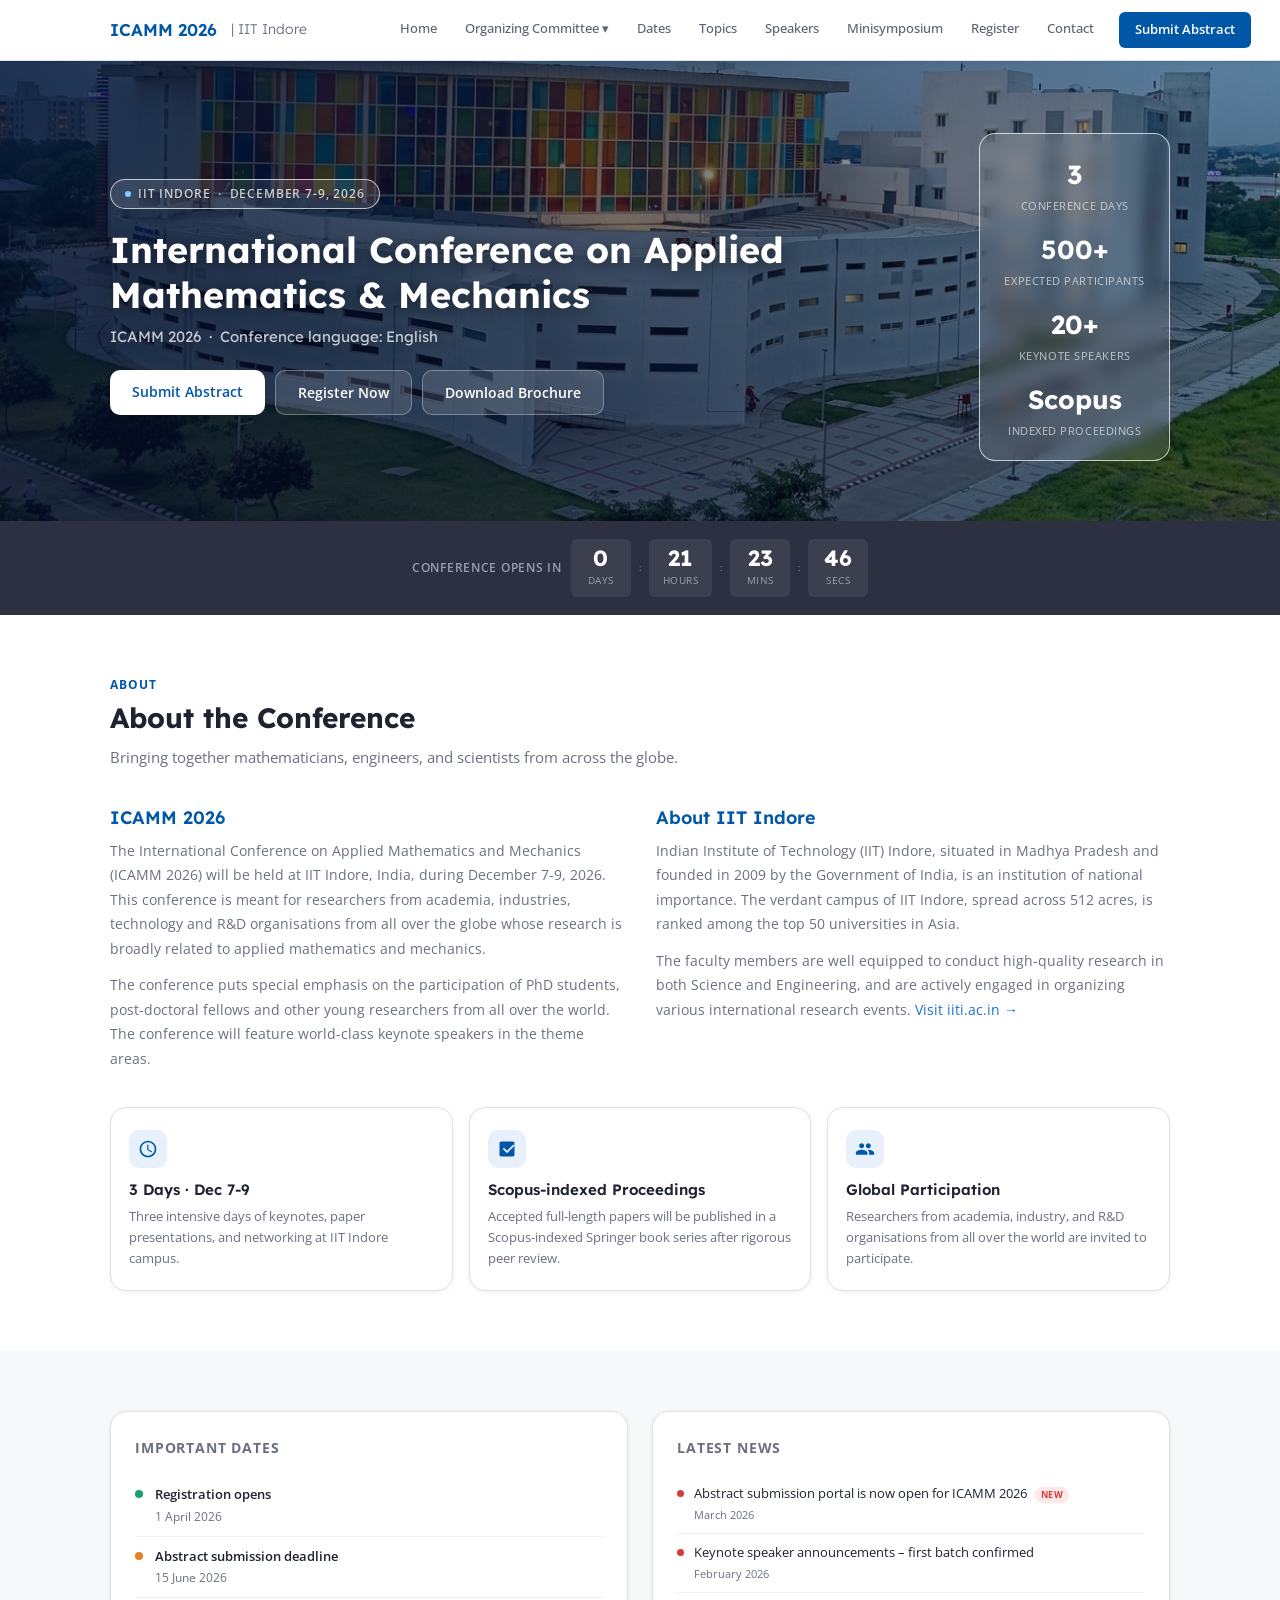
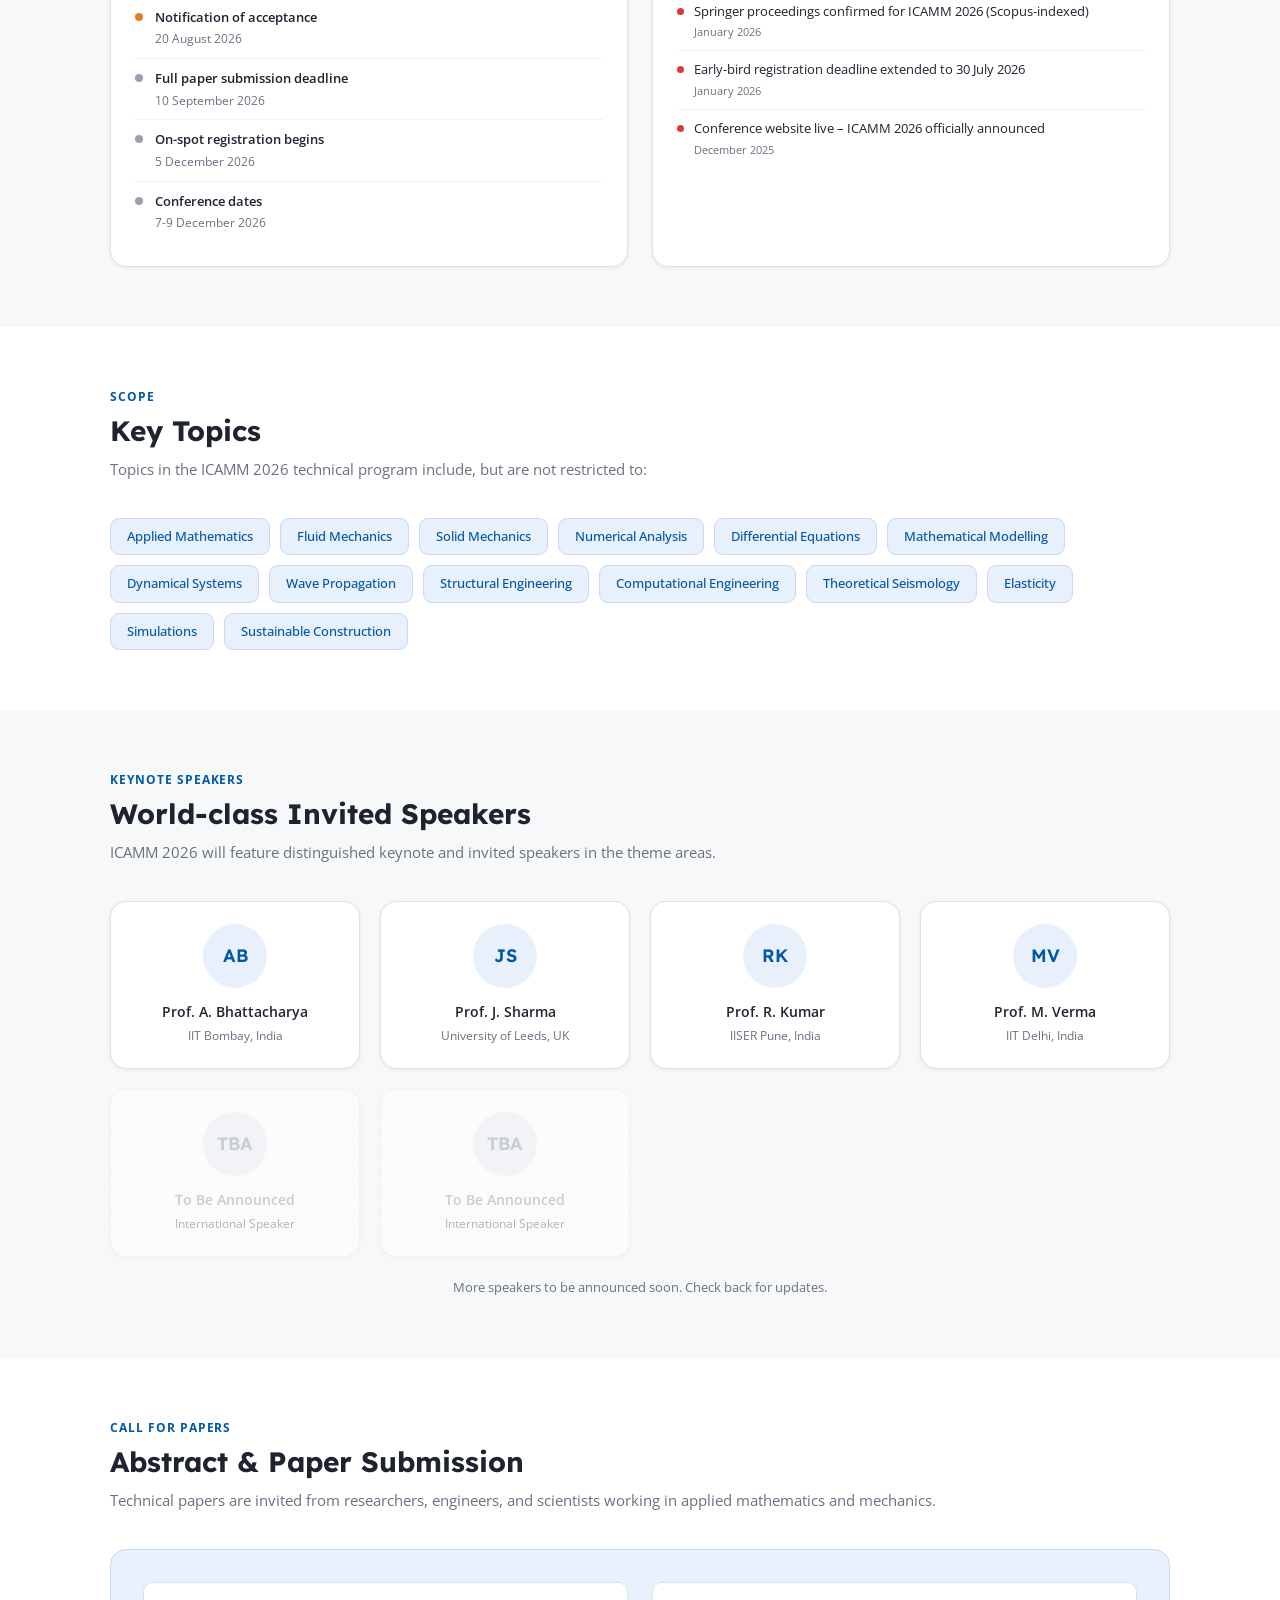
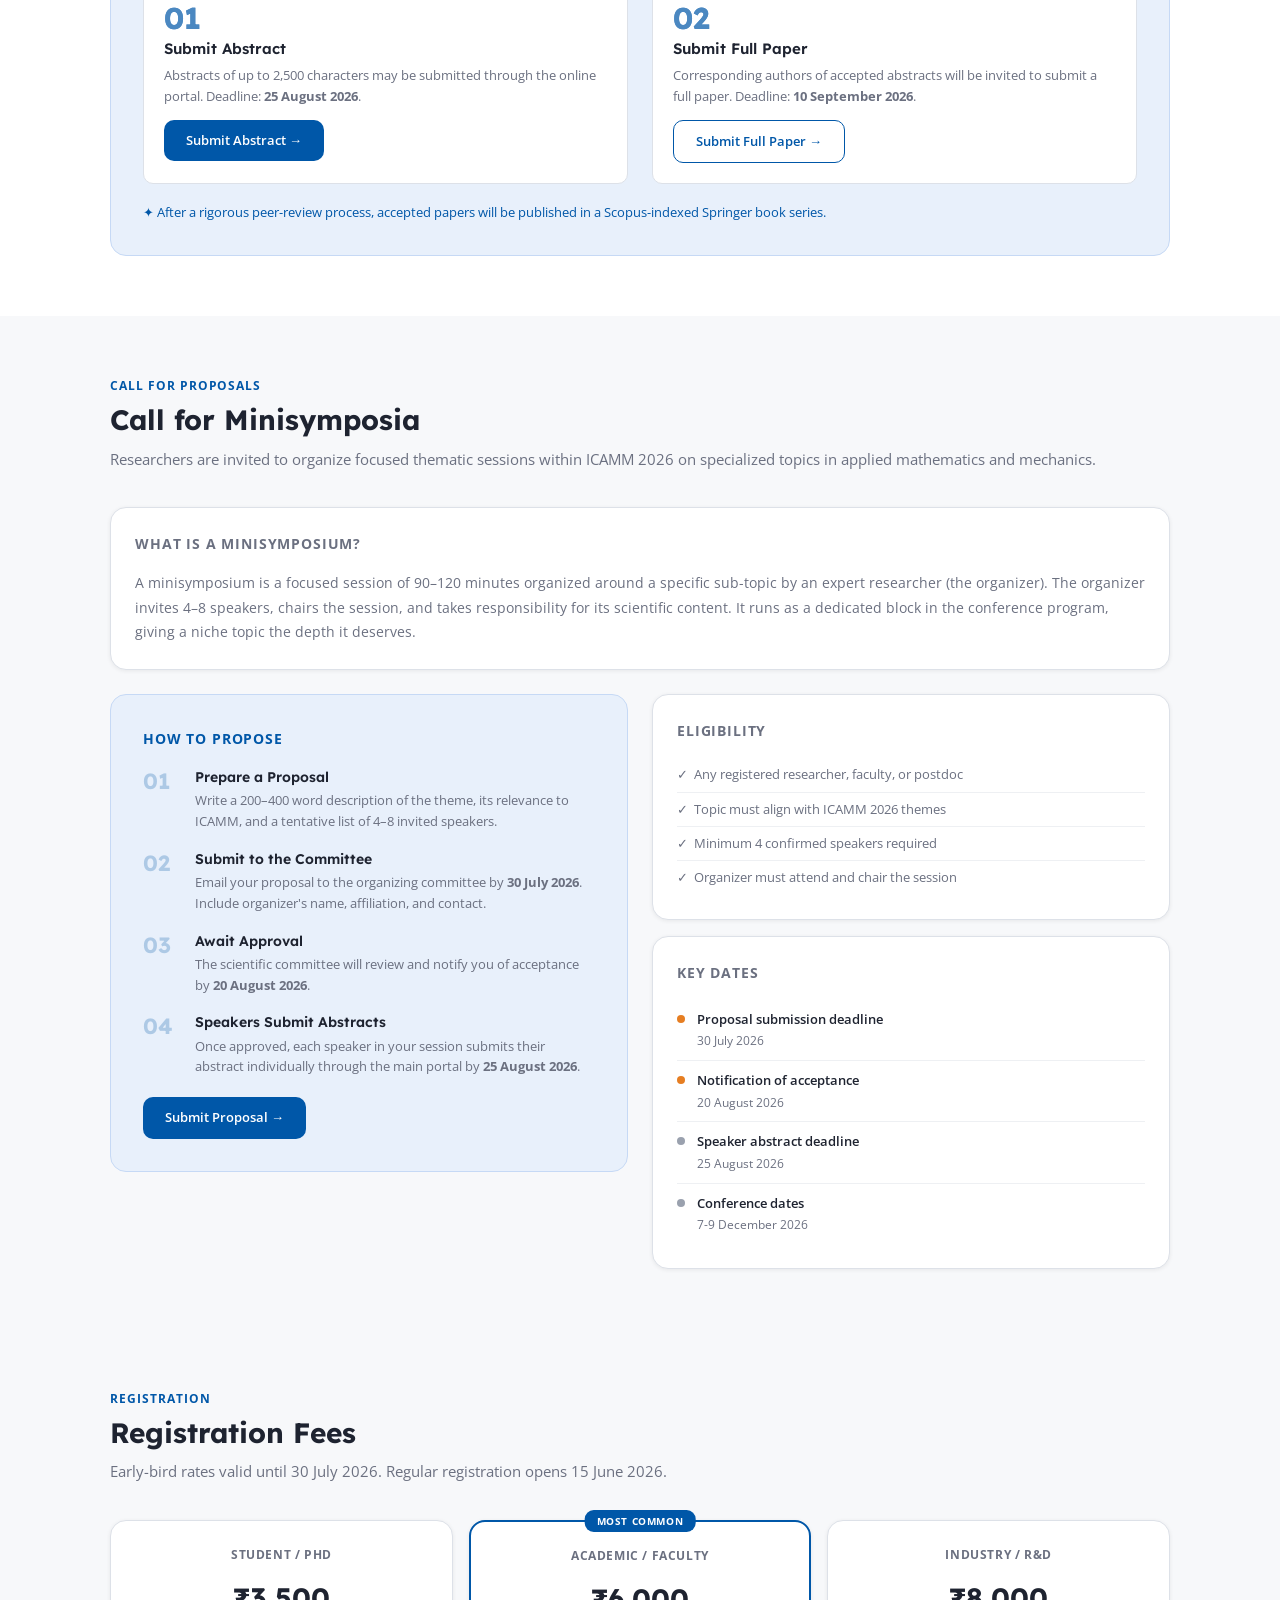
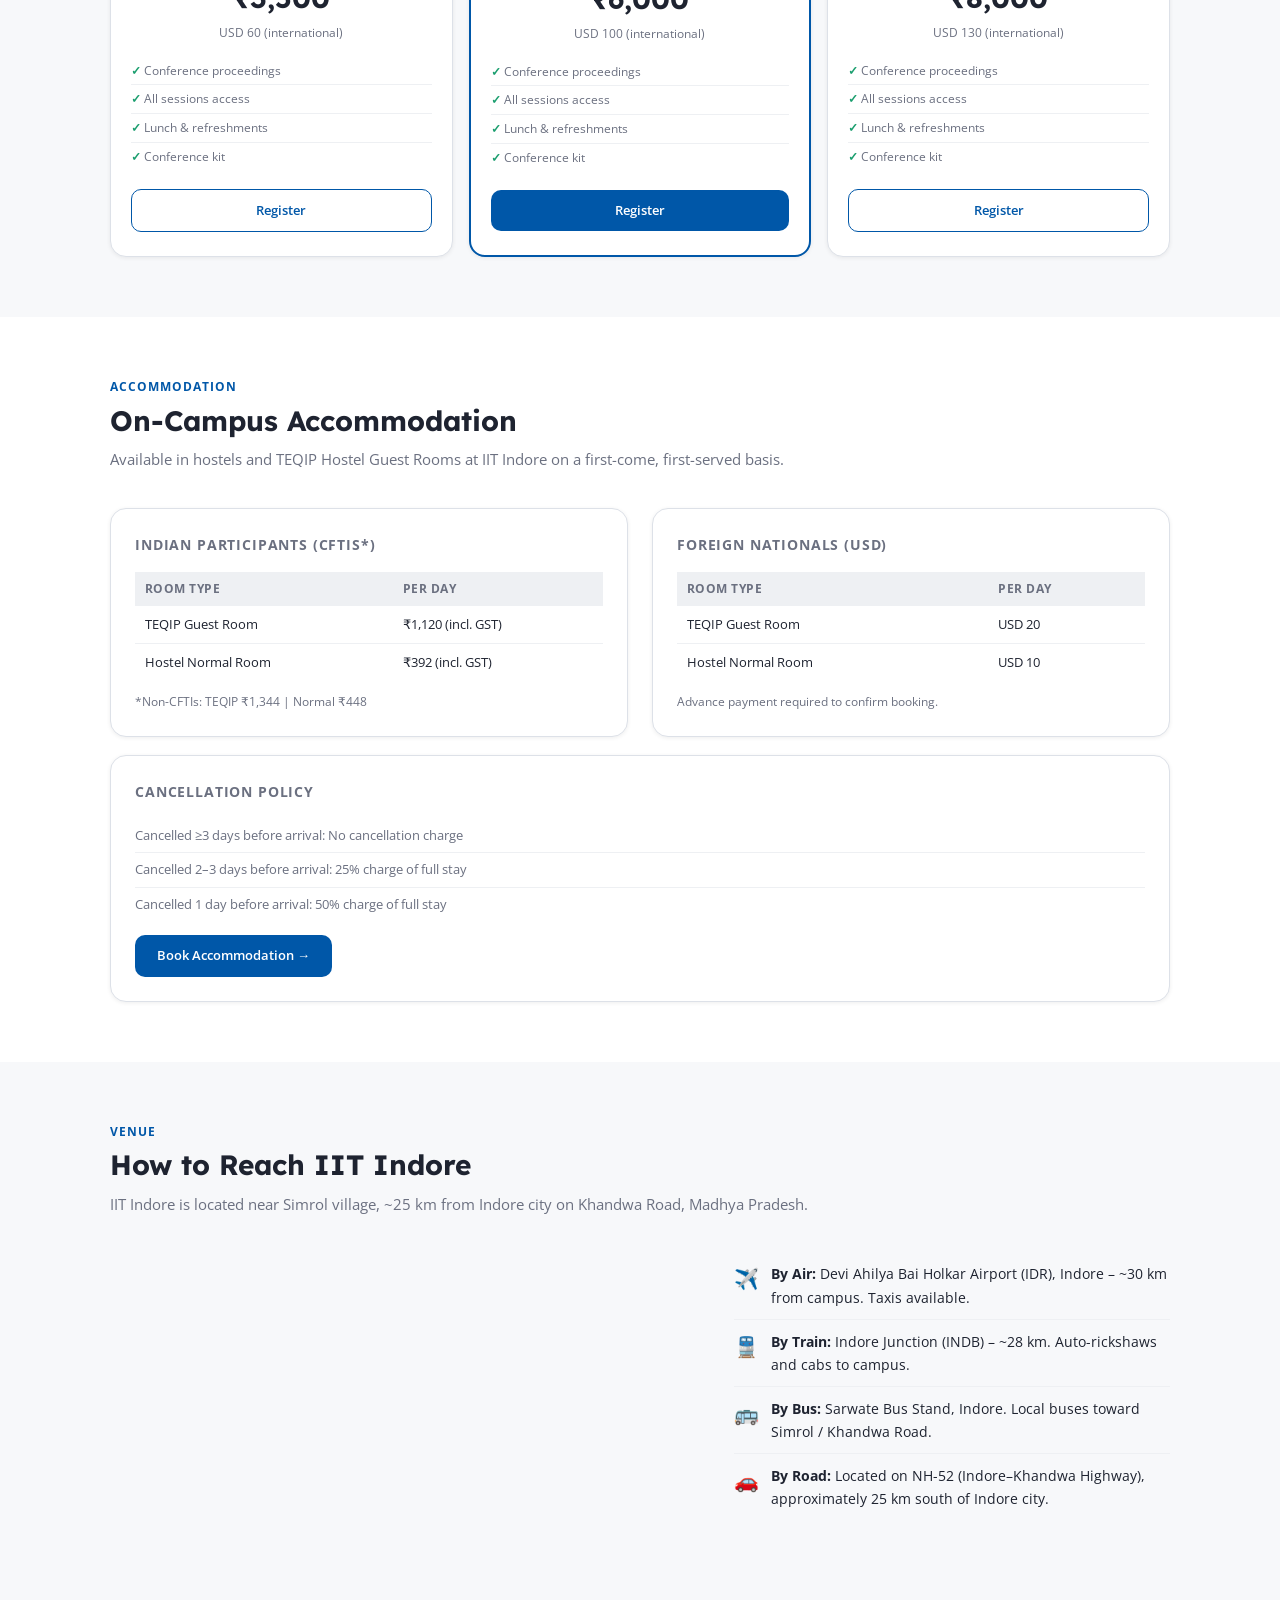
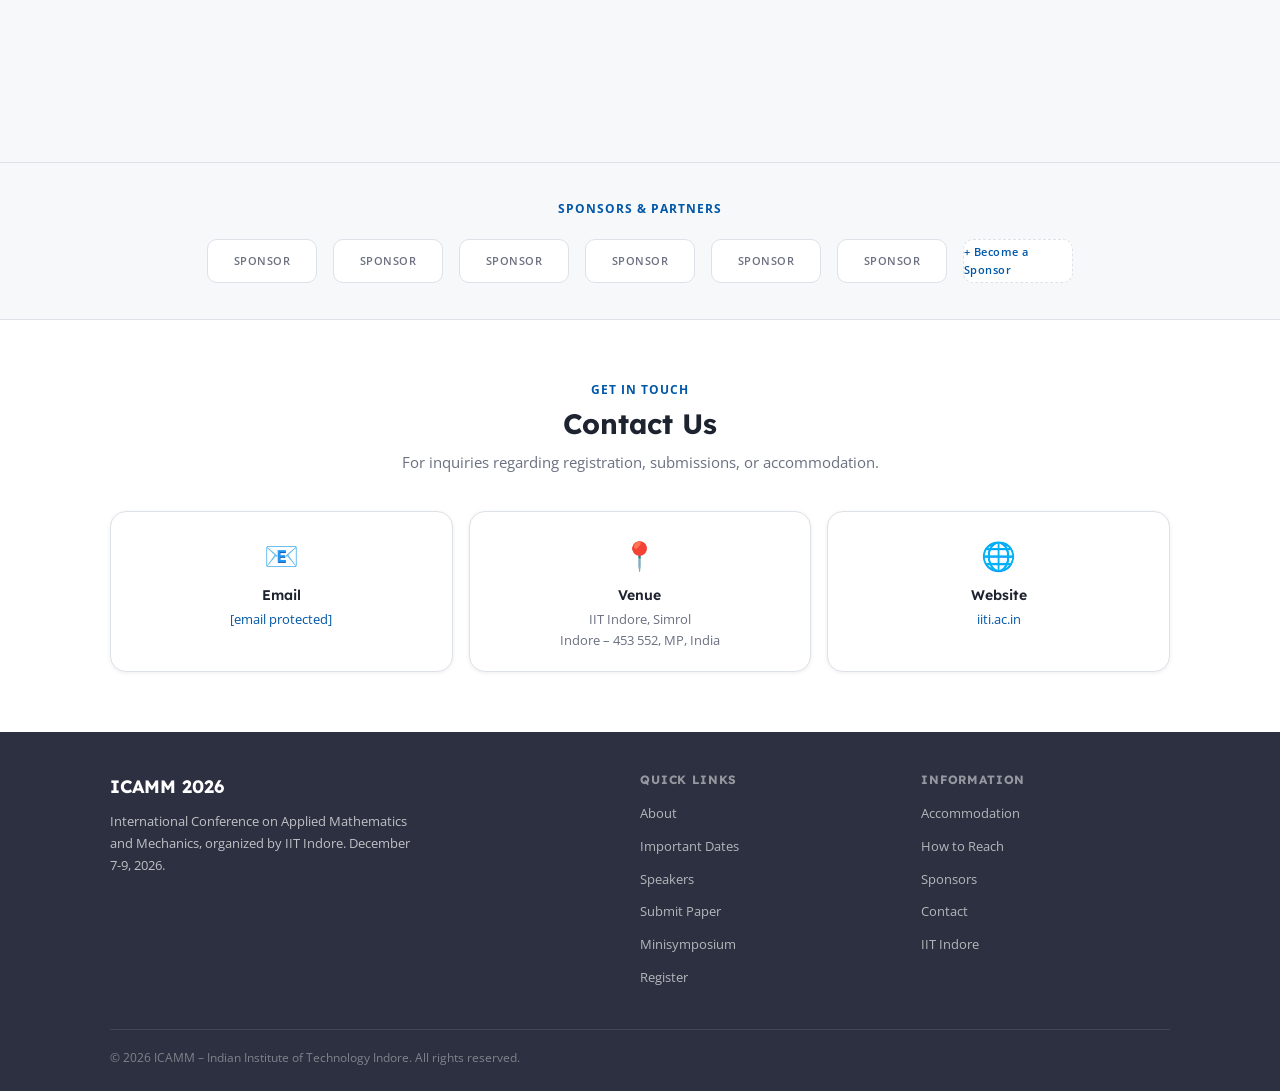
==== commit fa84b1b2: "also add local organizing team section and add the placeholder tiles in the css" ====
--- a/index.html
+++ b/index.html
@@ -27,7 +27,8 @@
           <ul class="dropdown-menu">
             <li><a href="#" onclick="openCommitteeModal('patron');return false;">Patron</a></li>
             <li><a href="#" onclick="openCommitteeModal('conveners');return false;">Conveners</a></li>
-            <li><a href="#" onclick="openCommitteeModal('local');return false;">Core Organizing Team</a></li>
+            <li><a href="#" onclick="openCommitteeModal('core-organizing');return false;">Core Organizing Team</a></li>
+            <li><a href="#" onclick="openCommitteeModal('local-organizing');return false;">Local Organizing Team</a></li>
           </ul>
         </li>
         <li><a href="#dates">Dates</a></li>
@@ -561,11 +562,12 @@
   <div class="orgcom-modal" id="orgcomModal" role="dialog" aria-modal="true" aria-labelledby="orgcomTitle">
     <button class="orgcom-close" onclick="closeCommitteeModal()" aria-label="Close">✕</button>
     <div class="orgcom-tabs">
-      <button class="orgcom-tab active" data-tab="patron"   onclick="switchTab(this,'patron')">Patron</button>
-      <button class="orgcom-tab"        data-tab="conveners" onclick="switchTab(this,'conveners')">Conveners</button>
-      <button class="orgcom-tab"        data-tab="local"    onclick="switchTab(this,'local')">Core Organising Team</button>
-    </div>
- 
+      <button class="orgcom-tab active" data-tab="patron"          onclick="switchTab(this,'patron')">Patron</button>
+      <button class="orgcom-tab"        data-tab="conveners"        onclick="switchTab(this,'conveners')">Conveners</button>
+      <button class="orgcom-tab"        data-tab="core-organizing"  onclick="switchTab(this,'core-organizing')">Core Organizing Team</button>
+      <button class="orgcom-tab"        data-tab="local-organizing" onclick="switchTab(this,'local-organizing')">Local Organizing Team</button>
+    </div>
+
     <!-- Patron -->
     <div class="orgcom-panel active" id="panel-patron">
       <div class="orgcom-section-label">Patron</div>
@@ -578,8 +580,8 @@
         </div>
       </div>
     </div>
- 
-    <!-- conveners -->
+
+    <!-- Conveners -->
     <div class="orgcom-panel" id="panel-conveners">
       <div class="orgcom-section-label">Conveners</div>
       <div class="orgcom-grid">
@@ -592,40 +594,89 @@
         <div class="orgcom-card">
           <img class="orgcom-avatar" src="images/vinay_k_gupta.jpg" alt="Dr. Vinay Kumar Gupta" onerror="this.outerHTML='<div class=\'orgcom-avatar\'>VG</div>'">
           <div class="orgcom-name">Dr. Vinay Kumar Gupta</div>
-          <div class="orgcom-role">Co-convener, ICAMM 2026</div>
+          <div class="orgcom-role">Co-Convener, ICAMM 2026</div>
           <div class="orgcom-dept">Dept. of Mathematics, IIT Indore</div>
         </div>
       </div>
     </div>
- 
-    <!-- Core Organising Team -->
-    <div class="orgcom-panel" id="panel-local">
-      <div class="orgcom-section-label">Core Organising Team</div>
+
+    <!-- Core Organizing Team -->
+    <div class="orgcom-panel" id="panel-core-organizing">
+      <div class="orgcom-section-label">Core Organizing Team</div>
       <div class="orgcom-grid">
+        <div class="orgcom-card">
+          <img class="orgcom-avatar" src="images/santanu_m.jpeg" alt="Dr. Santanu Manna" onerror="this.outerHTML='<div class=\'orgcom-avatar\'>SM</div>'">
+          <div class="orgcom-name">Dr. Santanu Manna</div>
+          <div class="orgcom-role">Convener, ICAMM 2026</div>
+          <div class="orgcom-dept">Dept. of Mathematics, IIT Indore</div>
+        </div>
+        <div class="orgcom-card">
+          <img class="orgcom-avatar" src="images/vinay_k_gupta.jpg" alt="Dr. Vinay Kumar Gupta" onerror="this.outerHTML='<div class=\'orgcom-avatar\'>VG</div>'">
+          <div class="orgcom-name">Dr. Vinay Kumar Gupta</div>
+          <div class="orgcom-role">Co-Convener, ICAMM 2026</div>
+          <div class="orgcom-dept">Dept. of Mathematics, IIT Indore</div>
+        </div>
         <div class="orgcom-card">
           <img class="orgcom-avatar" src="images/sandeep_c.png" alt="Dr. Sandeep Chaudhary" onerror="this.outerHTML='<div class=\'orgcom-avatar\'>SS</div>'">
           <div class="orgcom-name">Dr. Sandeep Chaudhary</div>
-                    <div class="orgcom-dept">Dept. of Civil Engineering, IIT Indore</div>
+          <div class="orgcom-dept">Dept. of Civil Engineering, IIT Indore</div>
         </div>
         <div class="orgcom-card">
           <img class="orgcom-avatar" src="images/parimal_kar.jpg" alt="Dr. Parimal Kar" onerror="this.outerHTML='<div class=\'orgcom-avatar\'>PK</div>'">
           <div class="orgcom-name">Dr. Parimal Kar</div>
-                    <div class="orgcom-dept">Dept. of Biosciences and Biomedical Engineering, IIT Indore</div>
+          <div class="orgcom-dept">Dept. of Biosciences and Biomedical Engineering, IIT Indore</div>
         </div>
         <div class="orgcom-card">
           <img class="orgcom-avatar" src="images/abhirup_d.png" alt="Dr. Abhirup Datta" onerror="this.outerHTML='<div class=\'orgcom-avatar\'>AK</div>'">
           <div class="orgcom-name">Dr. Abhirup Datta</div>
-                    <div class="orgcom-dept">Dept. of Astronomy, Astrophysics and Space Engineering, IIT Indore</div>
+          <div class="orgcom-dept">Dept. of Astronomy, Astrophysics and Space Engineering, IIT Indore</div>
         </div>
         <div class="orgcom-card">
           <img class="orgcom-avatar" src="images/aman_k.jpeg" alt="Dr. Aman Khurana" onerror="this.outerHTML='<div class=\'orgcom-avatar\'>AK</div>'">
           <div class="orgcom-name">Dr. Aman Khurana</div>
-                    <div class="orgcom-dept">Dept. of Mechanical Engineering, IIT Indore</div>
+          <div class="orgcom-dept">Dept. of Mechanical Engineering, IIT Indore</div>
+        </div>
+      </div>
+    </div>
+
+    <!-- Local Organizing Team -->
+    <div class="orgcom-panel" id="panel-local-organizing">
+      <div class="orgcom-section-label">Local Organizing Team</div>
+      <div class="orgcom-grid">
+        <div class="orgcom-card orgcom-card--placeholder">
+          <div class="orgcom-avatar">?</div>
+          <div class="orgcom-name">To Be Announced</div>
+          <div class="orgcom-dept">IIT Indore</div>
+        </div>
+        <div class="orgcom-card orgcom-card--placeholder">
+          <div class="orgcom-avatar">?</div>
+          <div class="orgcom-name">To Be Announced</div>
+          <div class="orgcom-dept">IIT Indore</div>
+        </div>
+        <div class="orgcom-card orgcom-card--placeholder">
+          <div class="orgcom-avatar">?</div>
+          <div class="orgcom-name">To Be Announced</div>
+          <div class="orgcom-dept">IIT Indore</div>
+        </div>
+        <div class="orgcom-card orgcom-card--placeholder">
+          <div class="orgcom-avatar">?</div>
+          <div class="orgcom-name">To Be Announced</div>
+          <div class="orgcom-dept">IIT Indore</div>
+        </div>
+        <div class="orgcom-card orgcom-card--placeholder">
+          <div class="orgcom-avatar">?</div>
+          <div class="orgcom-name">To Be Announced</div>
+          <div class="orgcom-dept">IIT Indore</div>
+        </div>
+        <div class="orgcom-card orgcom-card--placeholder">
+          <div class="orgcom-avatar">?</div>
+          <div class="orgcom-name">To Be Announced</div>
+          <div class="orgcom-dept">IIT Indore</div>
         </div>
       </div>
     </div>
   </div>
-  
+
   <!-- ══ FOOTER ══ -->
   <footer class="footer">
     <div class="container">
--- a/style.css
+++ b/style.css
@@ -494,4 +494,8 @@
       width: 100%; aspect-ratio: 1 / 1;
       object-fit: cover; object-position: center 20%;
       display: block; border-radius: 0;
-    }+    }
+    /* ── PLACEHOLDER TILES ── */
+    .orgcom-card--placeholder { opacity: 0.5; border-style: dashed; }
+    .orgcom-card--placeholder .orgcom-avatar { font-size: 28px; color: var(--gray-400); background: var(--gray-100); }
+    .orgcom-card--placeholder .orgcom-name { color: var(--text-muted); }
